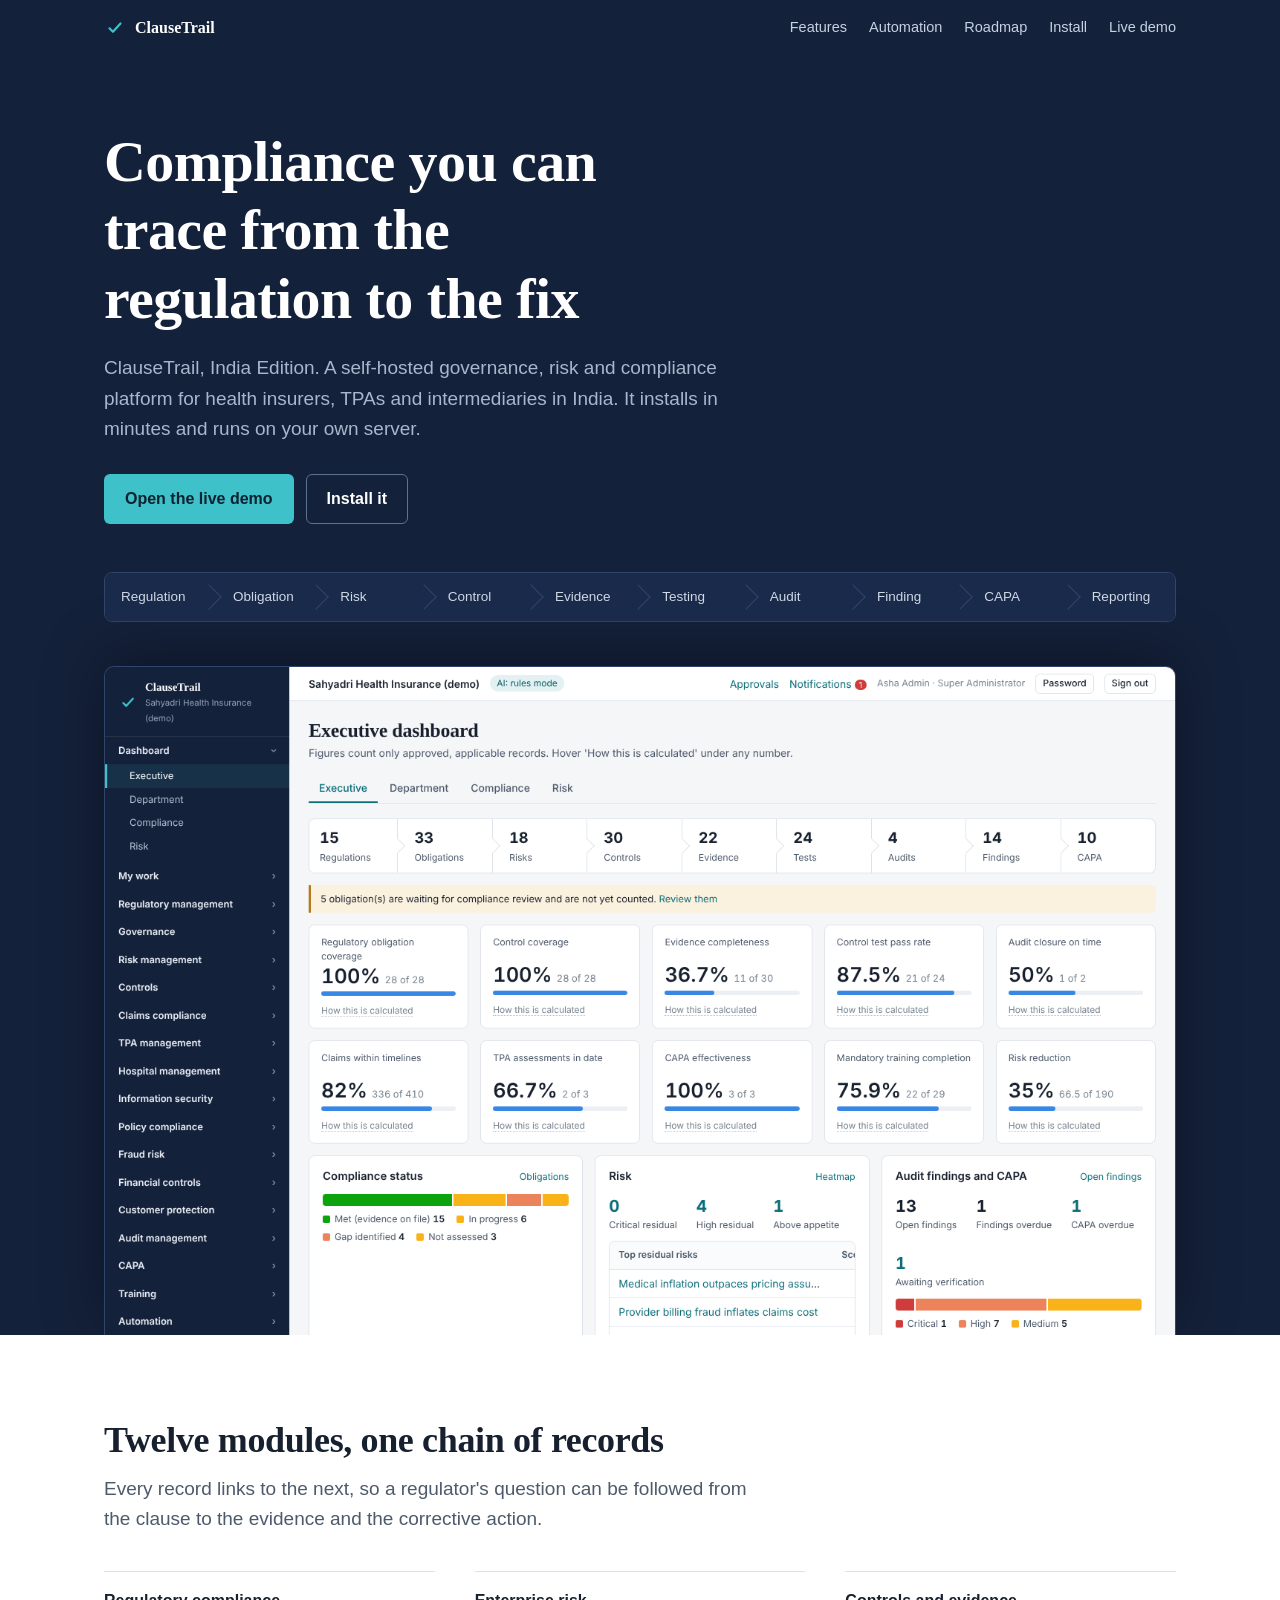
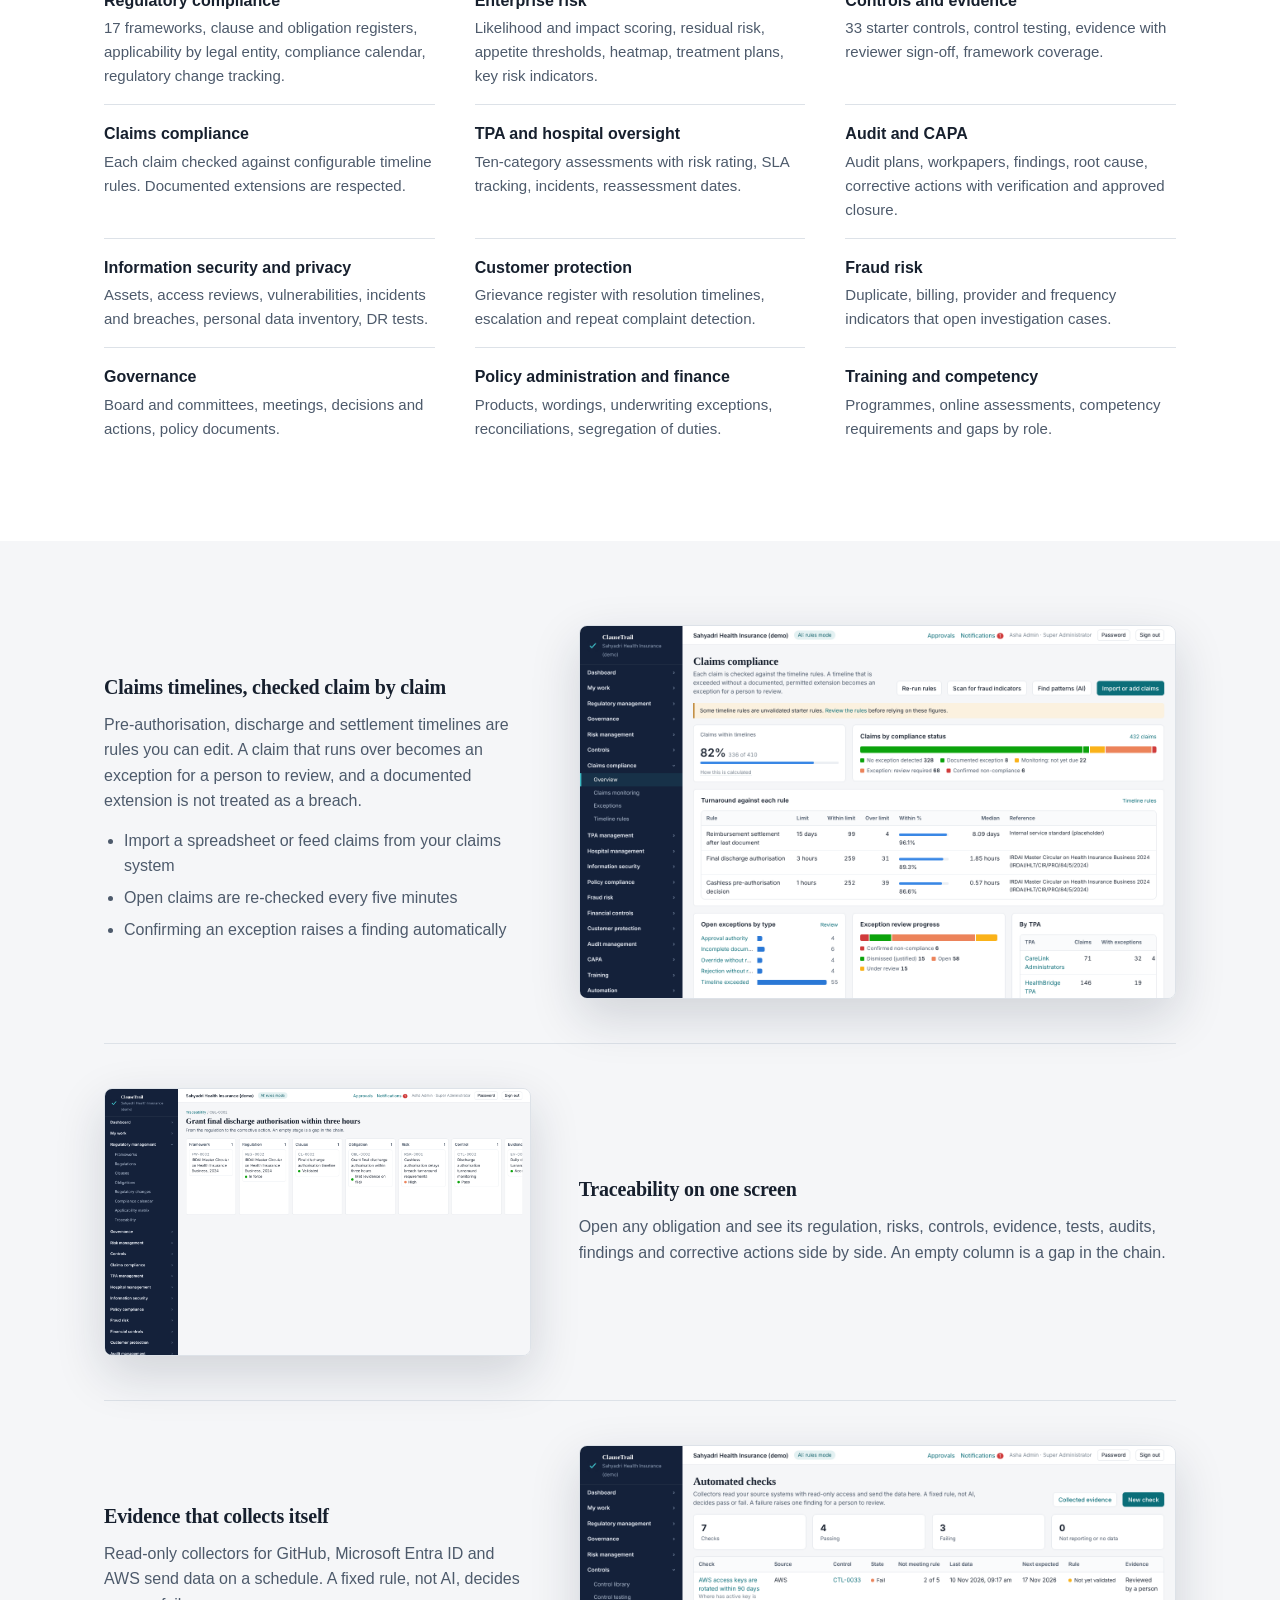
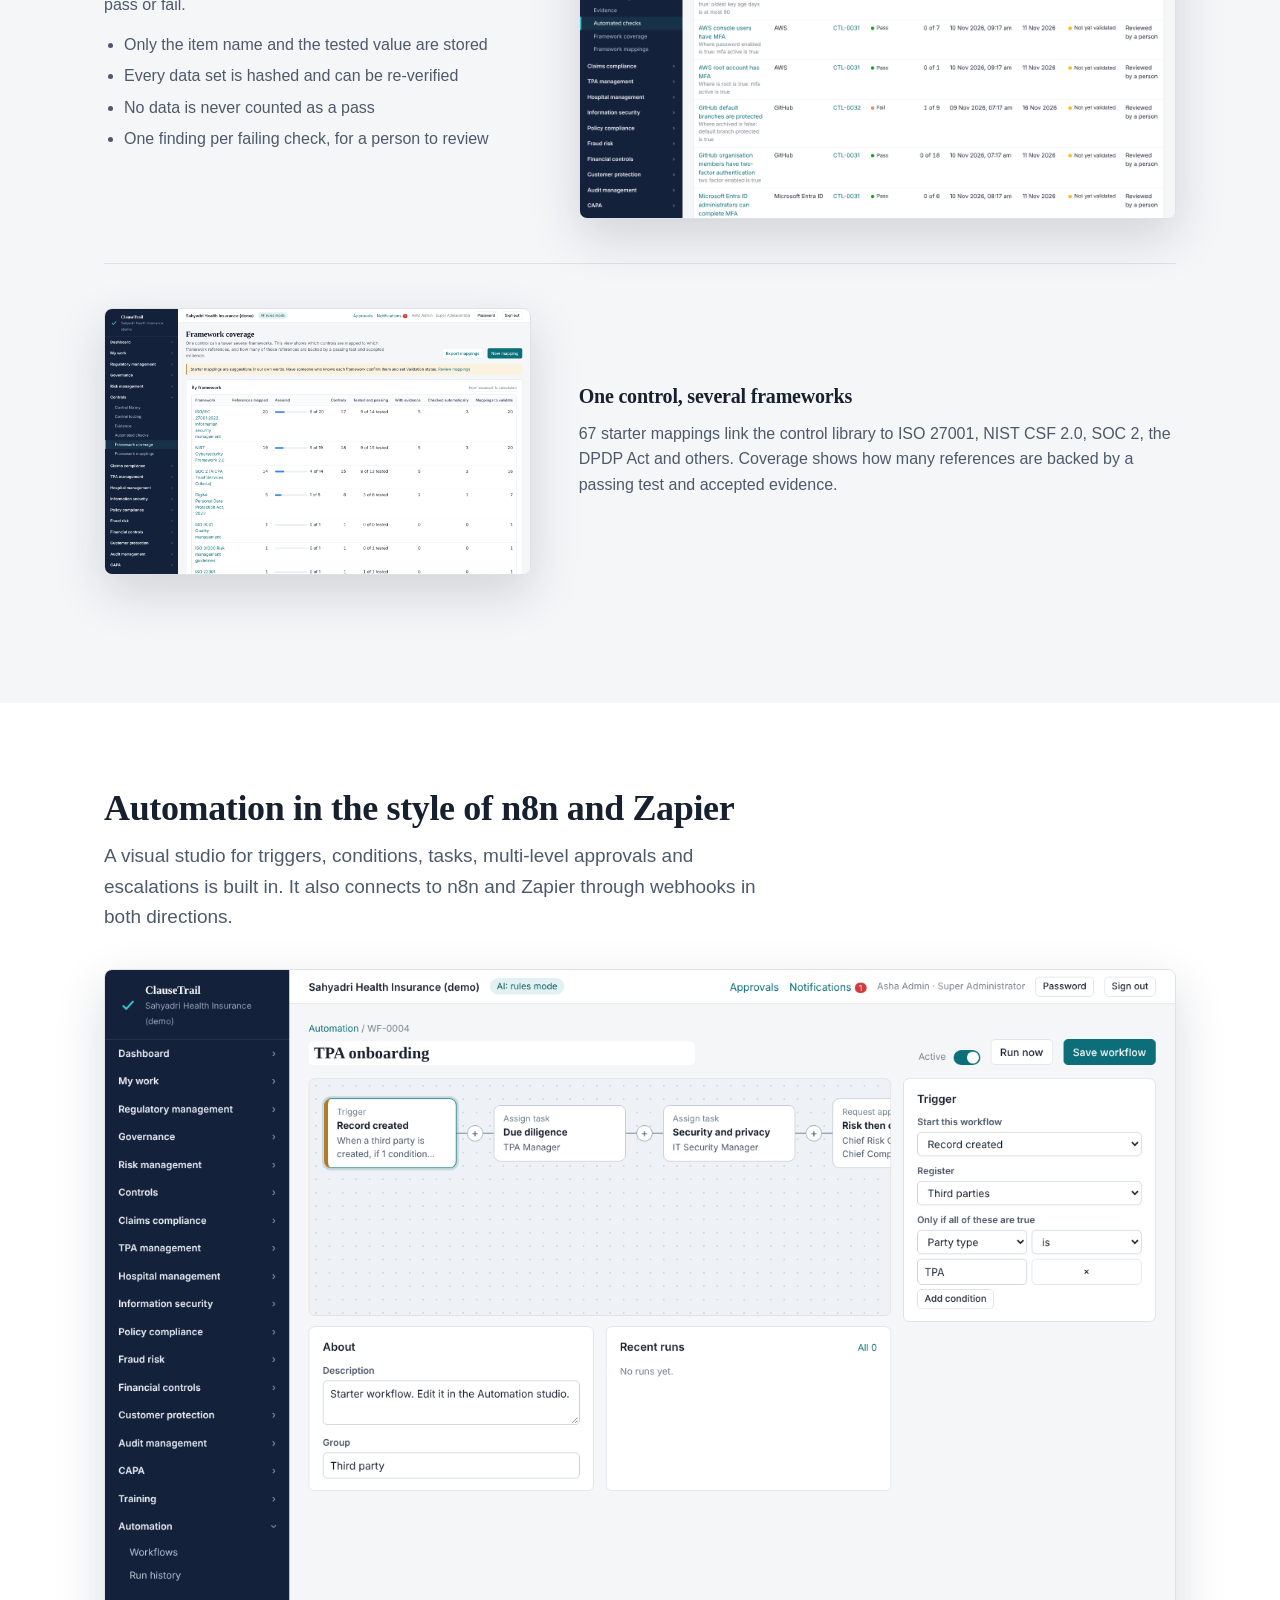
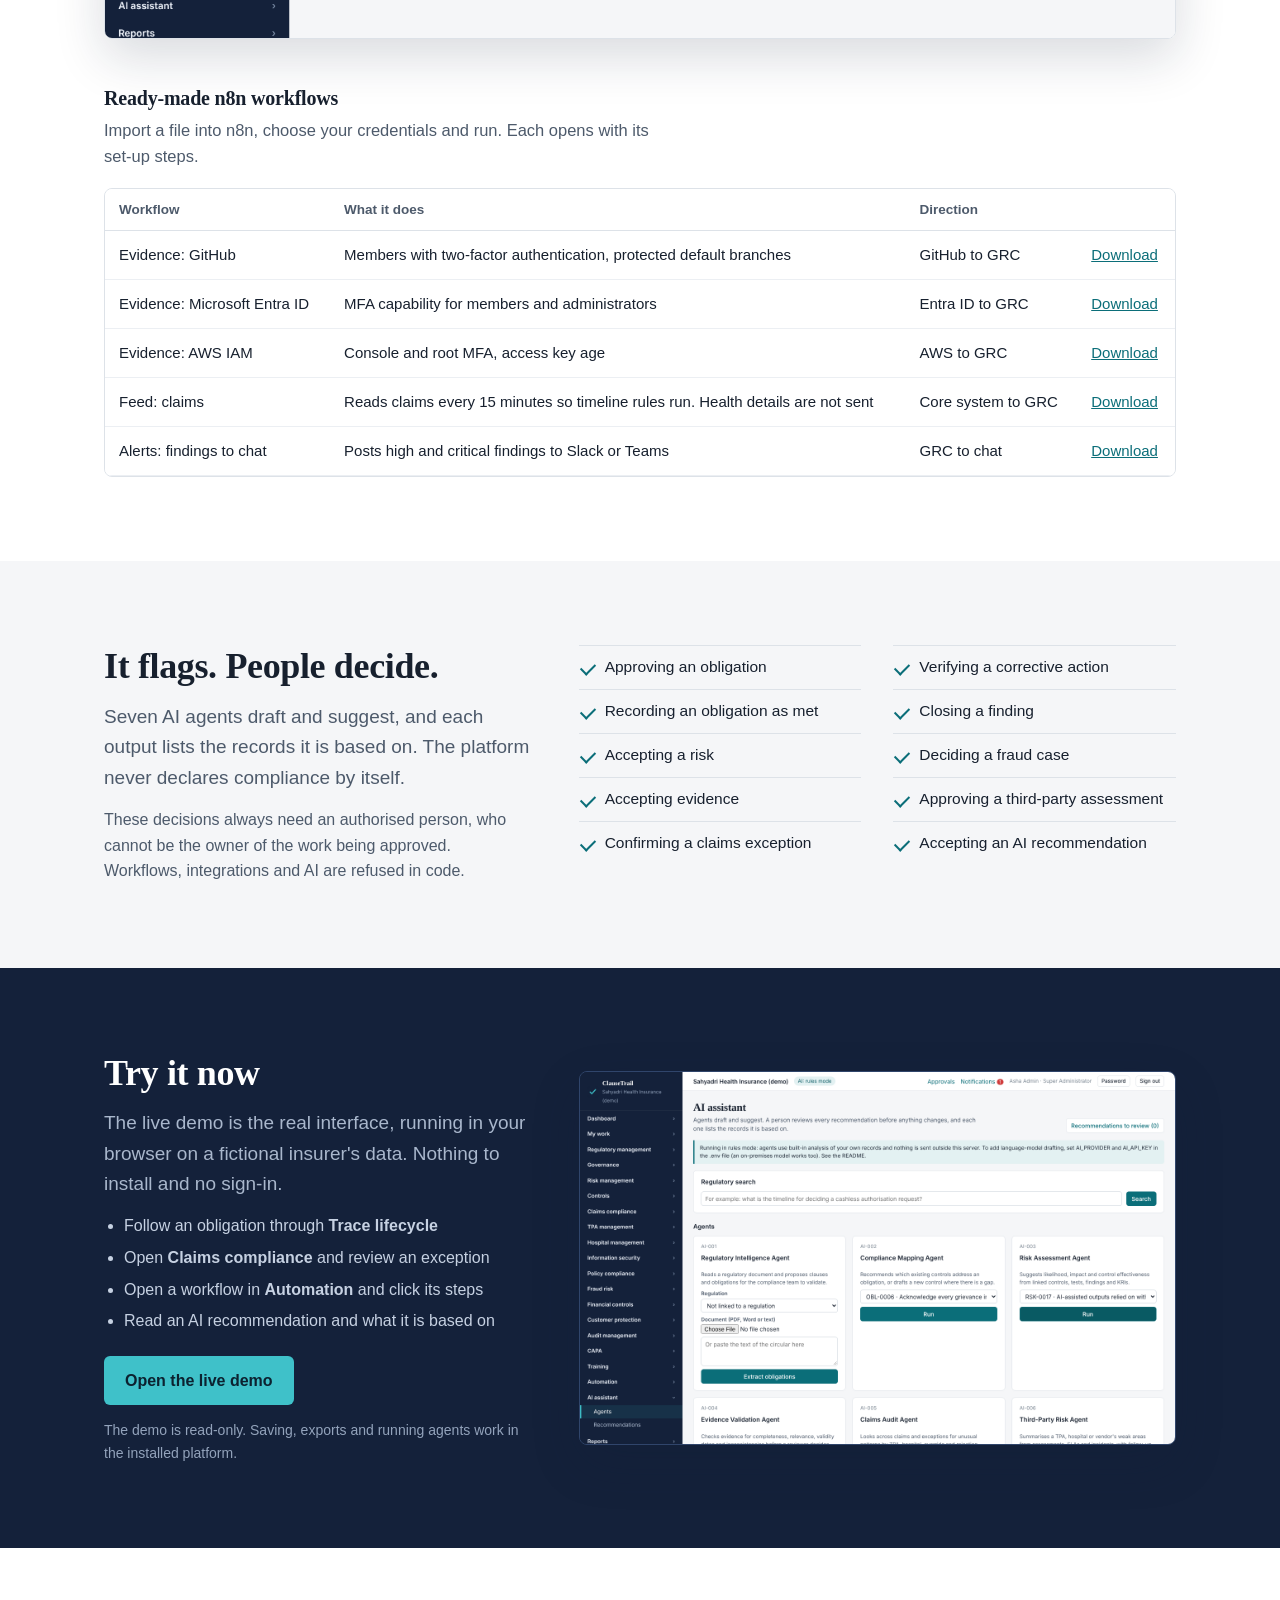
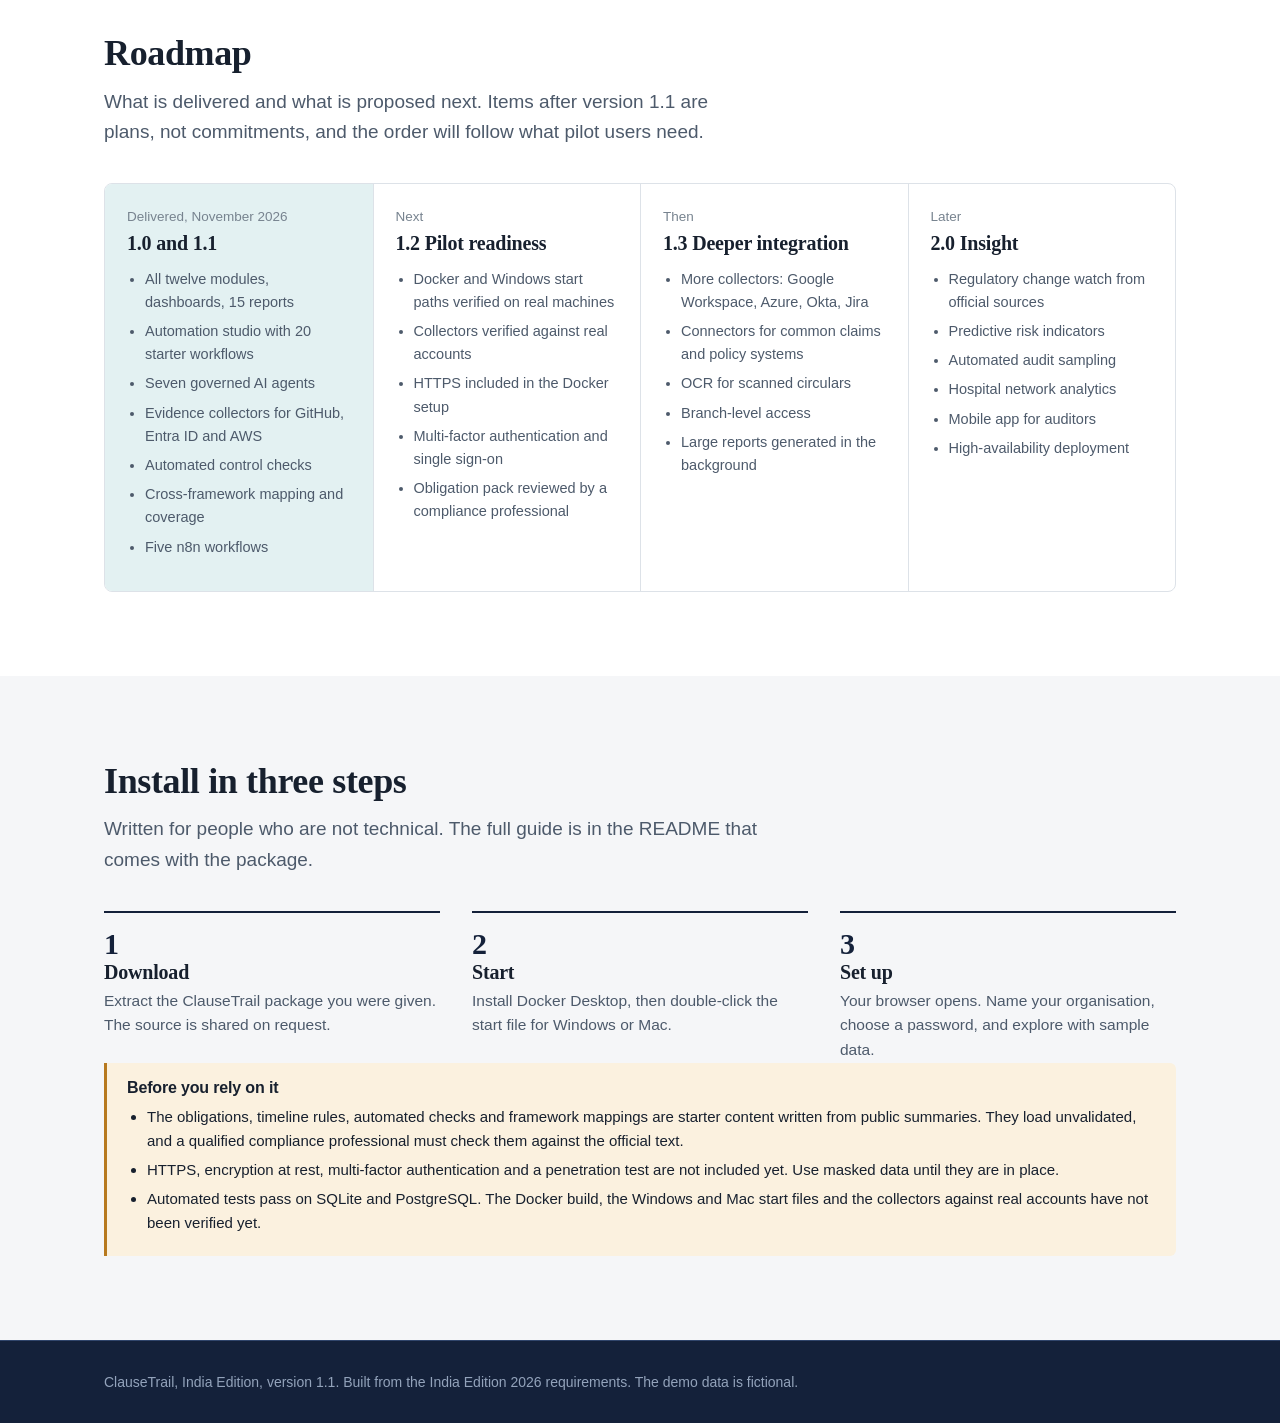
==== index.html @ 09d15f34 "Publish the ClauseTrail website and read-only demo Co-Authored-By: Claude Fable 5.2 <noreply@anthrop" ====
<!doctype html>
<html lang="en">
<head>
<meta charset="utf-8">
<meta name="viewport" content="width=device-width, initial-scale=1">
<title>ClauseTrail: health insurance GRC, India Edition</title>
<meta name="description" content="ClauseTrail: from the clause to the fix. Open, self-hosted governance, risk and compliance platform for health insurers in India. Regulatory obligations, risk, controls, claims timelines, TPA oversight, audit and CAPA, with automation and governed AI.">
<link rel="icon" href="demo/static/favicon.svg">
<style>
:root { --ink:#14213a; --ink-2:#1d2f52; --paper:#f5f6f8; --surface:#fff; --line:#dde2e8; --text:#17202e; --text-2:#4d5a6b; --muted:#77838f; --teal:#0b6e79; --teal-2:#095a63; --teal-soft:#e3f1f2; --saffron:#b7791f; --saffron-soft:#fbf1df;
  --sans:"Segoe UI Variable","Segoe UI",-apple-system,BlinkMacSystemFont,"Helvetica Neue","Noto Sans",Arial,sans-serif; --serif:"Iowan Old Style","Palatino Linotype",Palatino,"Book Antiqua",Georgia,serif; }
* { box-sizing:border-box; } html { scroll-behavior:smooth; } body { margin:0; font:16px/1.6 var(--sans); color:var(--text); background:var(--surface); }
a { color:var(--teal); } :focus-visible { outline:2px solid var(--teal); outline-offset:3px; }
h1,h2,h3 { font-family:var(--serif); font-weight:600; line-height:1.18; margin:0; letter-spacing:-.01em; }
h1 { font-size:clamp(34px,5.2vw,58px); } h2 { font-size:clamp(26px,3.2vw,36px); } h3 { font-size:20px; }
p { margin:0; } .wrap { max-width:1120px; margin:0 auto; padding:0 24px; } .lede { font-size:19px; color:var(--text-2); max-width:62ch; }
nav { background:var(--ink); position:sticky; top:0; z-index:5; } nav .wrap { display:flex; align-items:center; gap:22px; height:56px; }
nav a { color:#c6d1e2; text-decoration:none; font-size:14.5px; } nav a:hover { color:#fff; } nav .name { color:#fff; font:600 16px var(--serif); display:flex; gap:9px; align-items:center; margin-right:auto; } nav img { width:22px; height:22px; }
.btn { display:inline-block; padding:11px 20px; border-radius:6px; font-weight:600; text-decoration:none; border:1.5px solid transparent; }
.btn.primary { background:#3fc1c9; color:#0c2230; } .btn.primary:hover { background:#63d3da; } .btn.ghost { border-color:#5d7191; color:#fff; } .btn.ghost:hover { border-color:#fff; }
.btn.dark { background:var(--teal); color:#fff; } .btn.dark:hover { background:var(--teal-2); } .btn.line { border-color:var(--line); color:var(--teal); }
header.hero { background:var(--ink); color:#dfe6f1; padding:72px 0 0; overflow:hidden; } .hero h1 { color:#fff; max-width:17ch; } .hero .lede { color:#a9b7cc; margin:20px 0 30px; } .hero .row { display:flex; gap:12px; flex-wrap:wrap; }
.rail { display:flex; margin:48px 0 0; overflow-x:auto; border:1px solid #30456b; border-radius:8px; } .rail span { flex:1; min-width:104px; padding:13px 10px 13px 24px; font-size:13.5px; color:#cfd8e6; position:relative; white-space:nowrap; background:#192a4a; }
.rail span::after { content:""; position:absolute; right:-9px; top:50%; width:17px; height:17px; background:#192a4a; border-top:1px solid #30456b; border-right:1px solid #30456b; transform:translateY(-50%) rotate(45deg); z-index:1; } .rail span:last-child::after { display:none; } .rail span:first-child { padding-left:16px; }
.shot { display:block; width:100%; height:auto; border:1px solid var(--line); border-radius:8px; box-shadow:0 18px 50px rgba(20,33,58,.16); } .hero .shot { margin-top:44px; border-color:#30456b; border-bottom:0; border-radius:10px 10px 0 0; box-shadow:0 -10px 60px rgba(0,0,0,.35); }
section { padding:84px 0; } section.tint { background:var(--paper); } .head { margin-bottom:36px; } .head p { margin-top:12px; }
.modules { display:grid; grid-template-columns:repeat(3,minmax(0,1fr)); gap:0 40px; margin:0; } .modules div { padding:16px 0; border-top:1px solid var(--line); } .modules dt { font-weight:600; } .modules dd { margin:3px 0 0; color:var(--text-2); font-size:15px; }
.feature { display:grid; grid-template-columns:minmax(0,5fr) minmax(0,7fr); gap:48px; align-items:center; padding:44px 0; border-top:1px solid var(--line); } .feature:first-of-type { border-top:0; padding-top:0; } .feature.flip > div:first-child { order:2; }
.feature p { color:var(--text-2); margin-top:12px; } .feature ul { margin:14px 0 0; padding-left:20px; color:var(--text-2); } .feature li { margin-bottom:6px; }
.decide { display:grid; grid-template-columns:minmax(0,5fr) minmax(0,7fr); gap:48px; } .decide ul { margin:0; padding:0; list-style:none; columns:2; column-gap:32px; } .decide li { padding:9px 0 9px 26px; border-top:1px solid var(--line); position:relative; break-inside:avoid; font-size:15.5px; }
.decide li::before { content:""; position:absolute; left:2px; top:17px; width:12px; height:7px; border-left:2.5px solid var(--teal); border-bottom:2.5px solid var(--teal); transform:rotate(-45deg); }
table { width:100%; border-collapse:collapse; font-size:15px; background:var(--surface); } th { text-align:left; font-size:13.5px; color:var(--text-2); padding:10px 14px; border-bottom:1px solid var(--line); } td { padding:12px 14px; border-bottom:1px solid #eceff3; vertical-align:top; } .tw { border:1px solid var(--line); border-radius:8px; overflow-x:auto; }
.road { display:grid; grid-template-columns:repeat(4,minmax(0,1fr)); gap:0; border:1px solid var(--line); border-radius:8px; overflow:hidden; background:var(--surface); } .road > div { padding:22px 22px 26px; border-left:1px solid var(--line); } .road > div:first-child { border-left:0; background:var(--teal-soft); }
.road .when { font-size:13.5px; color:var(--muted); margin-bottom:4px; } .road ul { margin:12px 0 0; padding-left:18px; font-size:14.5px; color:var(--text-2); } .road li { margin-bottom:6px; }
.steps { display:grid; grid-template-columns:repeat(3,minmax(0,1fr)); gap:32px; counter-reset:s; margin:0; padding:0; list-style:none; } .steps li { counter-increment:s; border-top:2px solid var(--ink); padding-top:14px; } .steps li::before { content:counter(s); font:600 30px var(--serif); display:block; color:var(--ink); } .steps p { color:var(--text-2); font-size:15.5px; margin-top:4px; }
.note { border-left:3px solid var(--saffron); background:var(--saffron-soft); padding:16px 20px; border-radius:0 6px 6px 0; } .note h3 { font:600 16px var(--sans); margin-bottom:6px; } .note ul { margin:8px 0 0; padding-left:20px; } .note li { margin-bottom:5px; font-size:15px; }
.demo { background:var(--ink); color:#dfe6f1; } .demo h2 { color:#fff; } .demo .lede { color:#a9b7cc; } .demo .feature { border:0; padding:0; } .demo ul { color:#c6d1e2; }
footer { background:var(--ink); color:#93a3bb; padding:30px 0; font-size:14px; border-top:1px solid #30456b; } footer a { color:#c6d1e2; }
@media (max-width:860px) { .modules, .steps { grid-template-columns:1fr; } .feature, .decide { grid-template-columns:1fr; gap:22px; } .feature.flip > div:first-child { order:0; } .road { grid-template-columns:1fr; } .road > div { border-left:0; border-top:1px solid var(--line); } .decide ul { columns:1; } nav a:not(.name):not(.keep) { display:none; } section { padding:56px 0; } }
@media (prefers-reduced-motion:reduce) { html { scroll-behavior:auto; } }
</style>
</head>
<body>
<nav aria-label="Site"><div class="wrap">
  <a class="name" href="#top"><img src="demo/static/favicon.svg" alt="">ClauseTrail</a>
  <a href="#features">Features</a><a href="#automation">Automation</a><a href="#roadmap">Roadmap</a><a href="#install">Install</a>
  <a class="keep" href="demo/">Live demo</a>
</div></nav>

<header class="hero" id="top"><div class="wrap">
  <h1>Compliance you can trace from the regulation to the fix</h1>
  <p class="lede">ClauseTrail, India Edition. A self-hosted governance, risk and compliance platform for health insurers, TPAs and intermediaries in India. It installs in minutes and runs on your own server.</p>
  <div class="row"><a class="btn primary" href="demo/">Open the live demo</a><a class="btn ghost" href="#install">Install it</a></div>
  <div class="rail" aria-label="The compliance lifecycle"><span>Regulation</span><span>Obligation</span><span>Risk</span><span>Control</span><span>Evidence</span><span>Testing</span><span>Audit</span><span>Finding</span><span>CAPA</span><span>Reporting</span></div>
  <img class="shot" src="images/dashboard.png" alt="Executive dashboard showing the compliance lifecycle counts, ten KPIs, compliance status, risk and audit findings" width="1440" height="900">
</div></header>

<section id="features"><div class="wrap">
  <div class="head"><h2>Twelve modules, one chain of records</h2><p class="lede">Every record links to the next, so a regulator's question can be followed from the clause to the evidence and the corrective action.</p></div>
  <dl class="modules">
    <div><dt>Regulatory compliance</dt><dd>17 frameworks, clause and obligation registers, applicability by legal entity, compliance calendar, regulatory change tracking.</dd></div>
    <div><dt>Enterprise risk</dt><dd>Likelihood and impact scoring, residual risk, appetite thresholds, heatmap, treatment plans, key risk indicators.</dd></div>
    <div><dt>Controls and evidence</dt><dd>33 starter controls, control testing, evidence with reviewer sign-off, framework coverage.</dd></div>
    <div><dt>Claims compliance</dt><dd>Each claim checked against configurable timeline rules. Documented extensions are respected.</dd></div>
    <div><dt>TPA and hospital oversight</dt><dd>Ten-category assessments with risk rating, SLA tracking, incidents, reassessment dates.</dd></div>
    <div><dt>Audit and CAPA</dt><dd>Audit plans, workpapers, findings, root cause, corrective actions with verification and approved closure.</dd></div>
    <div><dt>Information security and privacy</dt><dd>Assets, access reviews, vulnerabilities, incidents and breaches, personal data inventory, DR tests.</dd></div>
    <div><dt>Customer protection</dt><dd>Grievance register with resolution timelines, escalation and repeat complaint detection.</dd></div>
    <div><dt>Fraud risk</dt><dd>Duplicate, billing, provider and frequency indicators that open investigation cases.</dd></div>
    <div><dt>Governance</dt><dd>Board and committees, meetings, decisions and actions, policy documents.</dd></div>
    <div><dt>Policy administration and finance</dt><dd>Products, wordings, underwriting exceptions, reconciliations, segregation of duties.</dd></div>
    <div><dt>Training and competency</dt><dd>Programmes, online assessments, competency requirements and gaps by role.</dd></div>
  </dl>
</div></section>

<section class="tint"><div class="wrap">
  <div class="feature"><div><h3>Claims timelines, checked claim by claim</h3><p>Pre-authorisation, discharge and settlement timelines are rules you can edit. A claim that runs over becomes an exception for a person to review, and a documented extension is not treated as a breach.</p>
    <ul><li>Import a spreadsheet or feed claims from your claims system</li><li>Open claims are re-checked every five minutes</li><li>Confirming an exception raises a finding automatically</li></ul></div>
    <img class="shot" src="images/claims.png" alt="Claims compliance overview with turnaround against each rule and exceptions by type" loading="lazy" width="1440" height="900"></div>
  <div class="feature flip"><div><h3>Traceability on one screen</h3><p>Open any obligation and see its regulation, risks, controls, evidence, tests, audits, findings and corrective actions side by side. An empty column is a gap in the chain.</p></div>
    <img class="shot" src="images/traceability.png" alt="Traceability view showing an obligation's linked records from framework to control" loading="lazy" width="1440" height="900"></div>
  <div class="feature" id="checks"><div><h3>Evidence that collects itself</h3><p>Read-only collectors for GitHub, Microsoft Entra ID and AWS send data on a schedule. A fixed rule, not AI, decides pass or fail.</p>
    <ul><li>Only the item name and the tested value are stored</li><li>Every data set is hashed and can be re-verified</li><li>No data is never counted as a pass</li><li>One finding per failing check, for a person to review</li></ul></div>
    <img class="shot" src="images/automated-checks.png" alt="Automated checks screen listing seven checks across AWS, GitHub and Entra ID with pass and fail states" loading="lazy" width="1440" height="900"></div>
  <div class="feature flip"><div><h3>One control, several frameworks</h3><p>67 starter mappings link the control library to ISO 27001, NIST CSF 2.0, SOC 2, the DPDP Act and others. Coverage shows how many references are backed by a passing test and accepted evidence.</p></div>
    <img class="shot" src="images/framework-coverage.png" alt="Framework coverage table with references mapped and assured per framework" loading="lazy" width="1440" height="900"></div>
</div></section>

<section id="automation"><div class="wrap">
  <div class="head"><h2>Automation in the style of n8n and Zapier</h2><p class="lede">A visual studio for triggers, conditions, tasks, multi-level approvals and escalations is built in. It also connects to n8n and Zapier through webhooks in both directions.</p></div>
  <img class="shot" src="images/automation.png" alt="Automation studio showing the TPA onboarding workflow with two tasks, a two-level approval and a notification" loading="lazy" width="1440" height="900">
  <h3 style="margin:48px 0 6px">Ready-made n8n workflows</h3>
  <p class="lede" style="font-size:16.5px;margin-bottom:18px">Import a file into n8n, choose your credentials and run. Each opens with its set-up steps.</p>
  <div class="tw"><table>
    <thead><tr><th>Workflow</th><th>What it does</th><th>Direction</th><th></th></tr></thead>
    <tbody>
      <tr><td>Evidence: GitHub</td><td>Members with two-factor authentication, protected default branches</td><td>GitHub to GRC</td><td><a href="demo/static/n8n/grc-evidence-github.json" download>Download</a></td></tr>
      <tr><td>Evidence: Microsoft Entra ID</td><td>MFA capability for members and administrators</td><td>Entra ID to GRC</td><td><a href="demo/static/n8n/grc-evidence-entra-id.json" download>Download</a></td></tr>
      <tr><td>Evidence: AWS IAM</td><td>Console and root MFA, access key age</td><td>AWS to GRC</td><td><a href="demo/static/n8n/grc-evidence-aws.json" download>Download</a></td></tr>
      <tr><td>Feed: claims</td><td>Reads claims every 15 minutes so timeline rules run. Health details are not sent</td><td>Core system to GRC</td><td><a href="demo/static/n8n/grc-feed-claims.json" download>Download</a></td></tr>
      <tr><td>Alerts: findings to chat</td><td>Posts high and critical findings to Slack or Teams</td><td>GRC to chat</td><td><a href="demo/static/n8n/grc-alerts-findings-to-chat.json" download>Download</a></td></tr>
    </tbody></table></div>
</div></section>

<section class="tint"><div class="wrap"><div class="decide">
  <div><h2>It flags. People decide.</h2><p class="lede" style="margin-top:14px">Seven AI agents draft and suggest, and each output lists the records it is based on. The platform never declares compliance by itself.</p>
    <p style="margin-top:14px;color:var(--text-2)">These decisions always need an authorised person, who cannot be the owner of the work being approved. Workflows, integrations and AI are refused in code.</p></div>
  <ul><li>Approving an obligation</li><li>Recording an obligation as met</li><li>Accepting a risk</li><li>Accepting evidence</li><li>Confirming a claims exception</li><li>Verifying a corrective action</li><li>Closing a finding</li><li>Deciding a fraud case</li><li>Approving a third-party assessment</li><li>Accepting an AI recommendation</li></ul>
</div></div></section>

<section class="demo" id="demo"><div class="wrap"><div class="feature">
  <div><h2>Try it now</h2><p class="lede" style="margin-top:14px">The live demo is the real interface, running in your browser on a fictional insurer's data. Nothing to install and no sign-in.</p>
    <ul><li>Follow an obligation through <b>Trace lifecycle</b></li><li>Open <b>Claims compliance</b> and review an exception</li><li>Open a workflow in <b>Automation</b> and click its steps</li><li>Read an AI recommendation and what it is based on</li></ul>
    <p style="margin:22px 0 0"><a class="btn primary" href="demo/">Open the live demo</a></p>
    <p style="margin-top:14px;font-size:14px;color:#93a3bb">The demo is read-only. Saving, exports and running agents work in the installed platform.</p></div>
  <img class="shot" src="images/ai-assistant.png" alt="AI assistant screen with regulatory search and agent cards" loading="lazy" width="1440" height="900" style="border-color:#30456b">
</div></div></section>

<section id="roadmap"><div class="wrap">
  <div class="head"><h2>Roadmap</h2><p class="lede">What is delivered and what is proposed next. Items after version 1.1 are plans, not commitments, and the order will follow what pilot users need.</p></div>
  <div class="road">
    <div><p class="when">Delivered, November 2026</p><h3>1.0 and 1.1</h3><ul><li>All twelve modules, dashboards, 15 reports</li><li>Automation studio with 20 starter workflows</li><li>Seven governed AI agents</li><li>Evidence collectors for GitHub, Entra ID and AWS</li><li>Automated control checks</li><li>Cross-framework mapping and coverage</li><li>Five n8n workflows</li></ul></div>
    <div><p class="when">Next</p><h3>1.2 Pilot readiness</h3><ul><li>Docker and Windows start paths verified on real machines</li><li>Collectors verified against real accounts</li><li>HTTPS included in the Docker setup</li><li>Multi-factor authentication and single sign-on</li><li>Obligation pack reviewed by a compliance professional</li></ul></div>
    <div><p class="when">Then</p><h3>1.3 Deeper integration</h3><ul><li>More collectors: Google Workspace, Azure, Okta, Jira</li><li>Connectors for common claims and policy systems</li><li>OCR for scanned circulars</li><li>Branch-level access</li><li>Large reports generated in the background</li></ul></div>
    <div><p class="when">Later</p><h3>2.0 Insight</h3><ul><li>Regulatory change watch from official sources</li><li>Predictive risk indicators</li><li>Automated audit sampling</li><li>Hospital network analytics</li><li>Mobile app for auditors</li><li>High-availability deployment</li></ul></div>
  </div>
</div></section>

<section class="tint" id="install"><div class="wrap">
  <div class="head"><h2>Install in three steps</h2><p class="lede">Written for people who are not technical. The full guide is in the README that comes with the package.</p></div>
  <ol class="steps">
    <li><h3>Download</h3><p>Extract the ClauseTrail package you were given. The source is shared on request.</p></li>
    <li><h3>Start</h3><p>Install Docker Desktop, then double-click the start file for Windows or Mac.</p></li>
    <li><h3>Set up</h3><p>Your browser opens. Name your organisation, choose a password, and explore with sample data.</p></li>
  </ol>
    <div class="note"><h3>Before you rely on it</h3>
    <ul><li>The obligations, timeline rules, automated checks and framework mappings are starter content written from public summaries. They load unvalidated, and a qualified compliance professional must check them against the official text.</li>
      <li>HTTPS, encryption at rest, multi-factor authentication and a penetration test are not included yet. Use masked data until they are in place.</li>
      <li>Automated tests pass on SQLite and PostgreSQL. The Docker build, the Windows and Mac start files and the collectors against real accounts have not been verified yet.</li></ul></div>
</div></section>

<footer><div class="wrap">ClauseTrail, India Edition, version 1.1. Built from the India Edition 2026 requirements. The demo data is fictional.</div></footer>
</body>
</html>
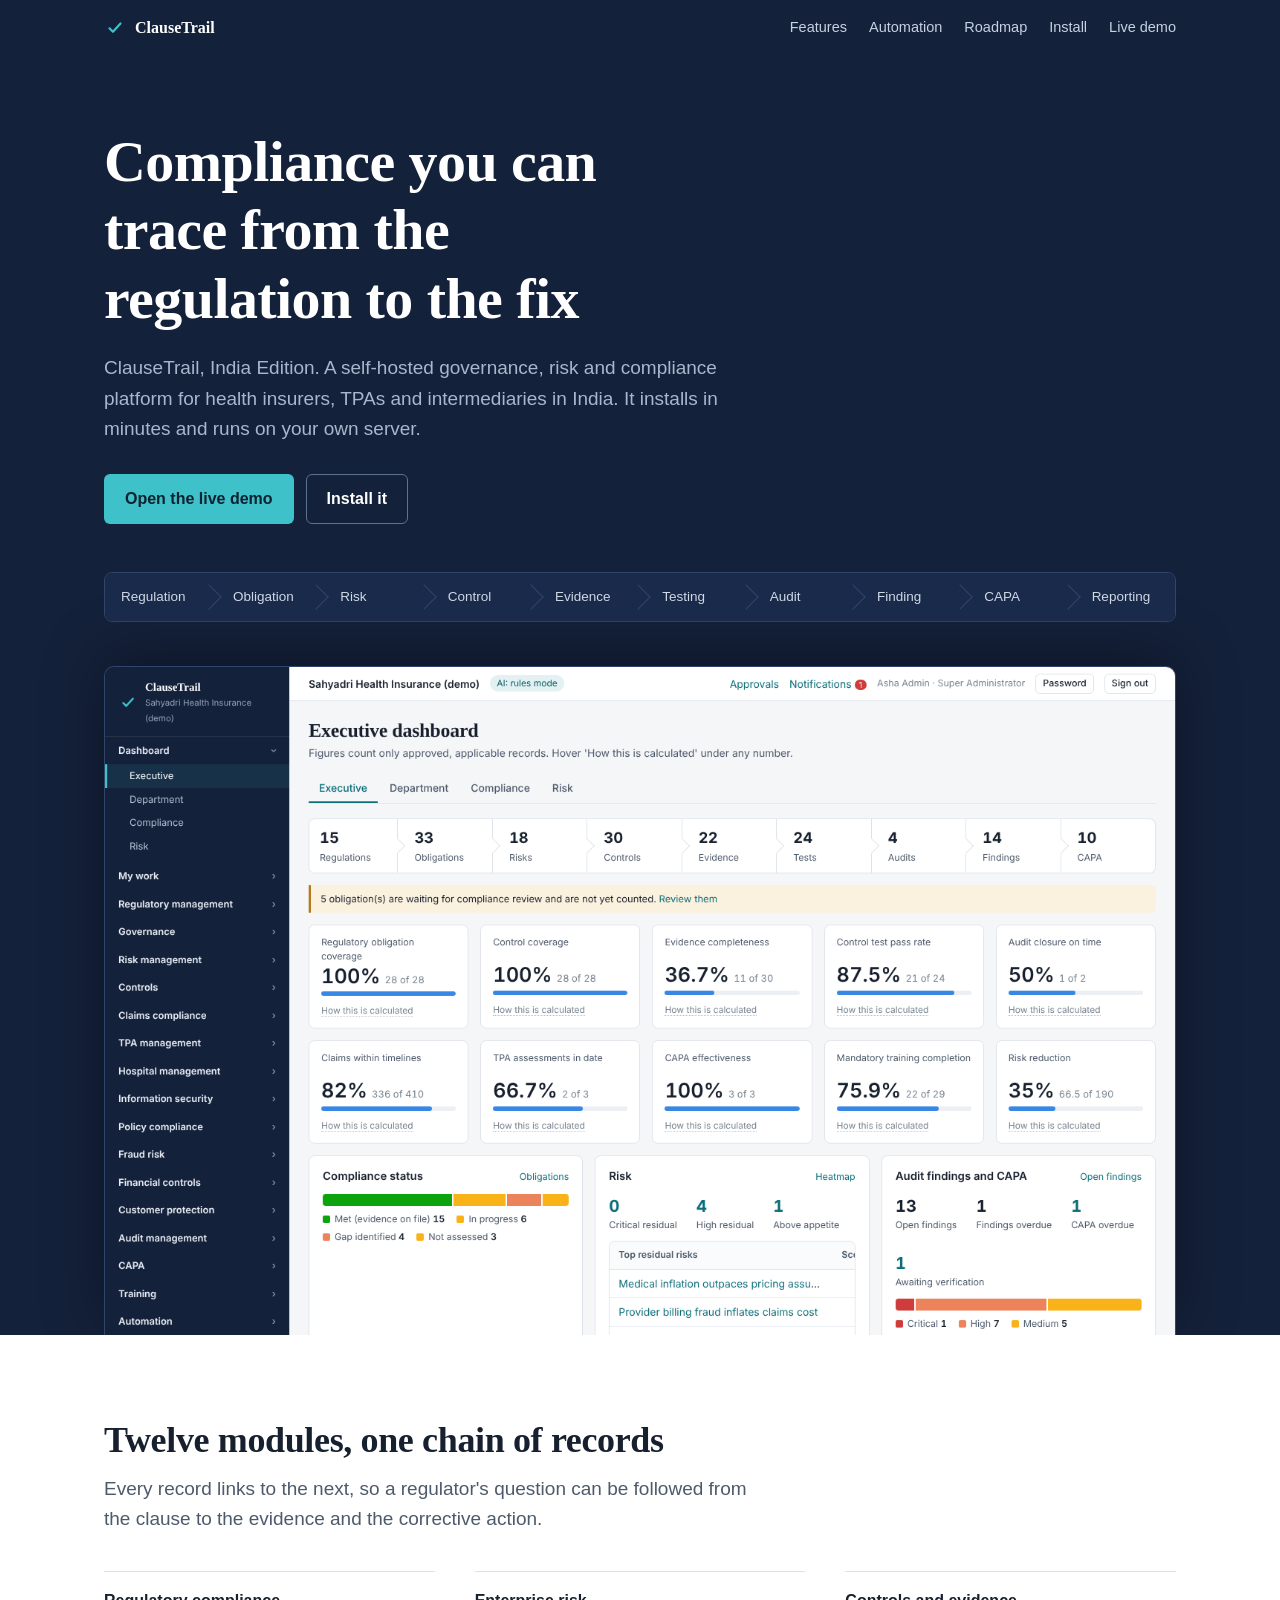
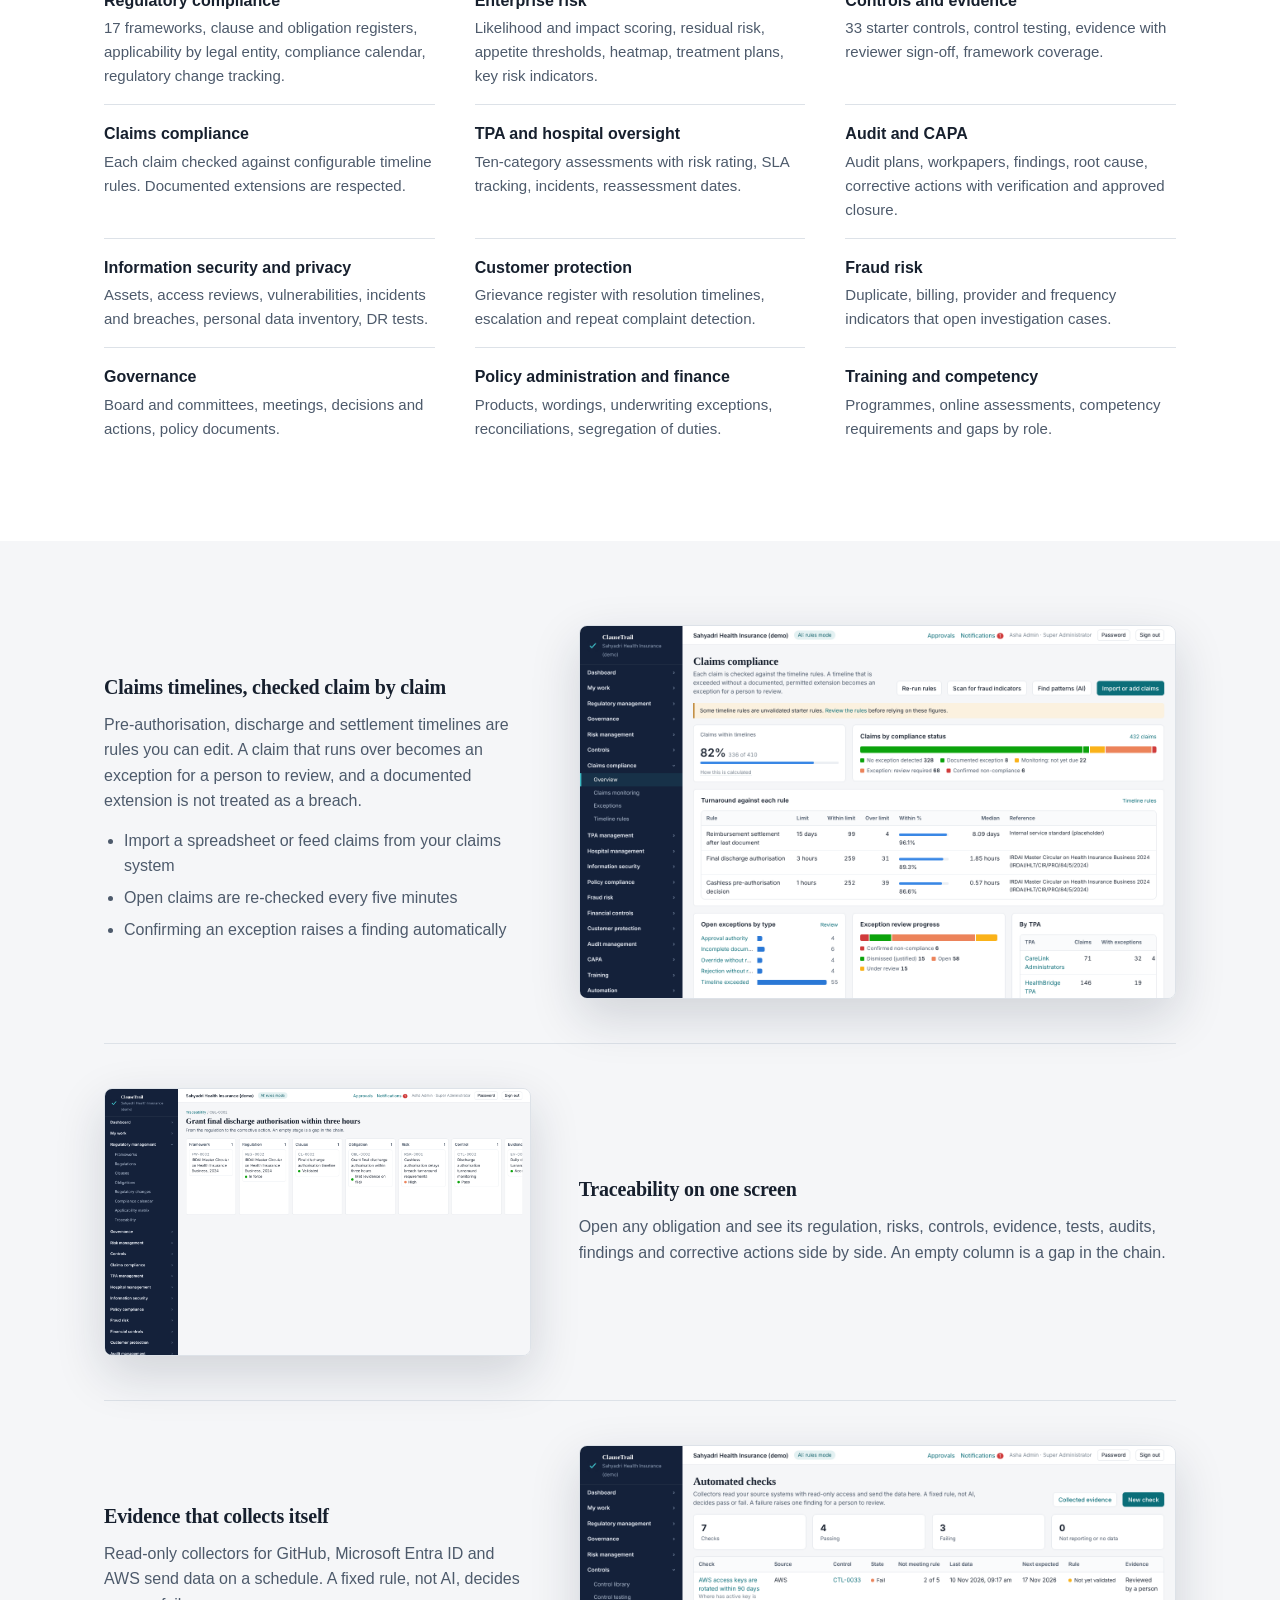
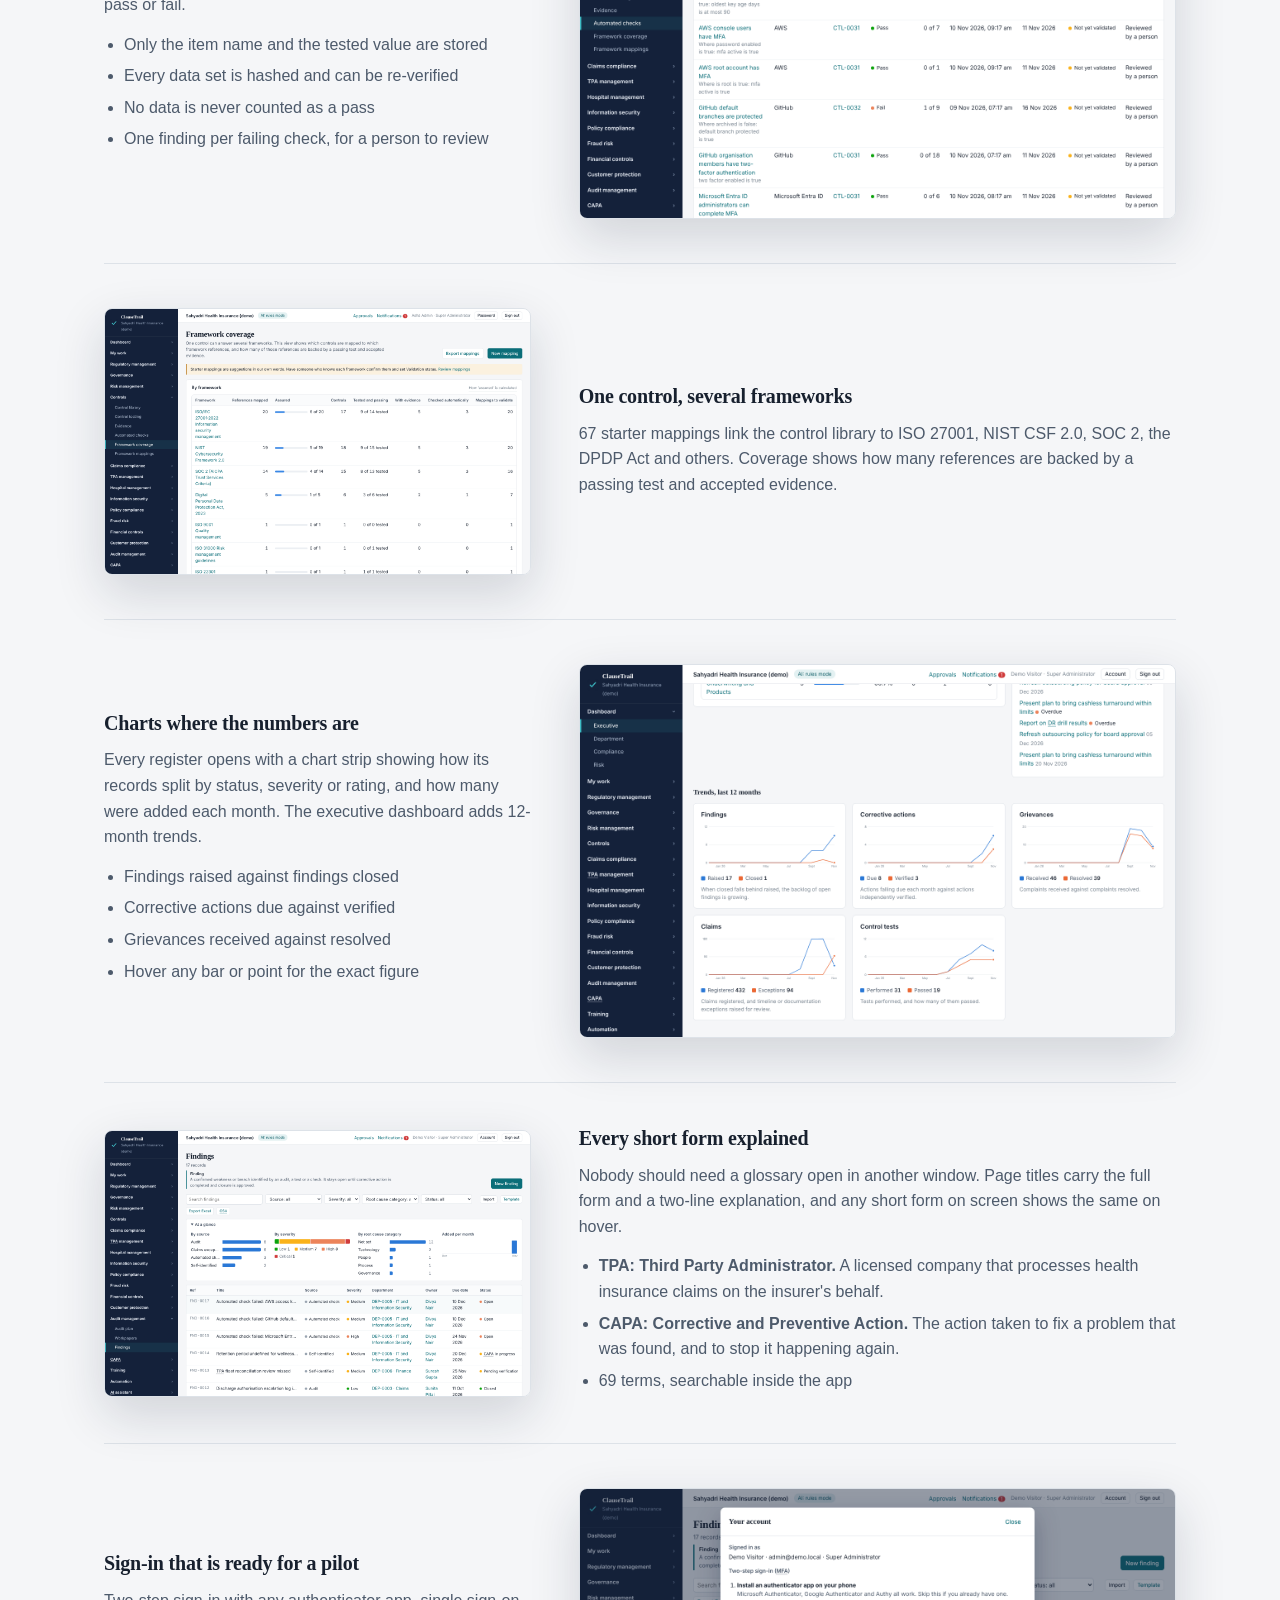
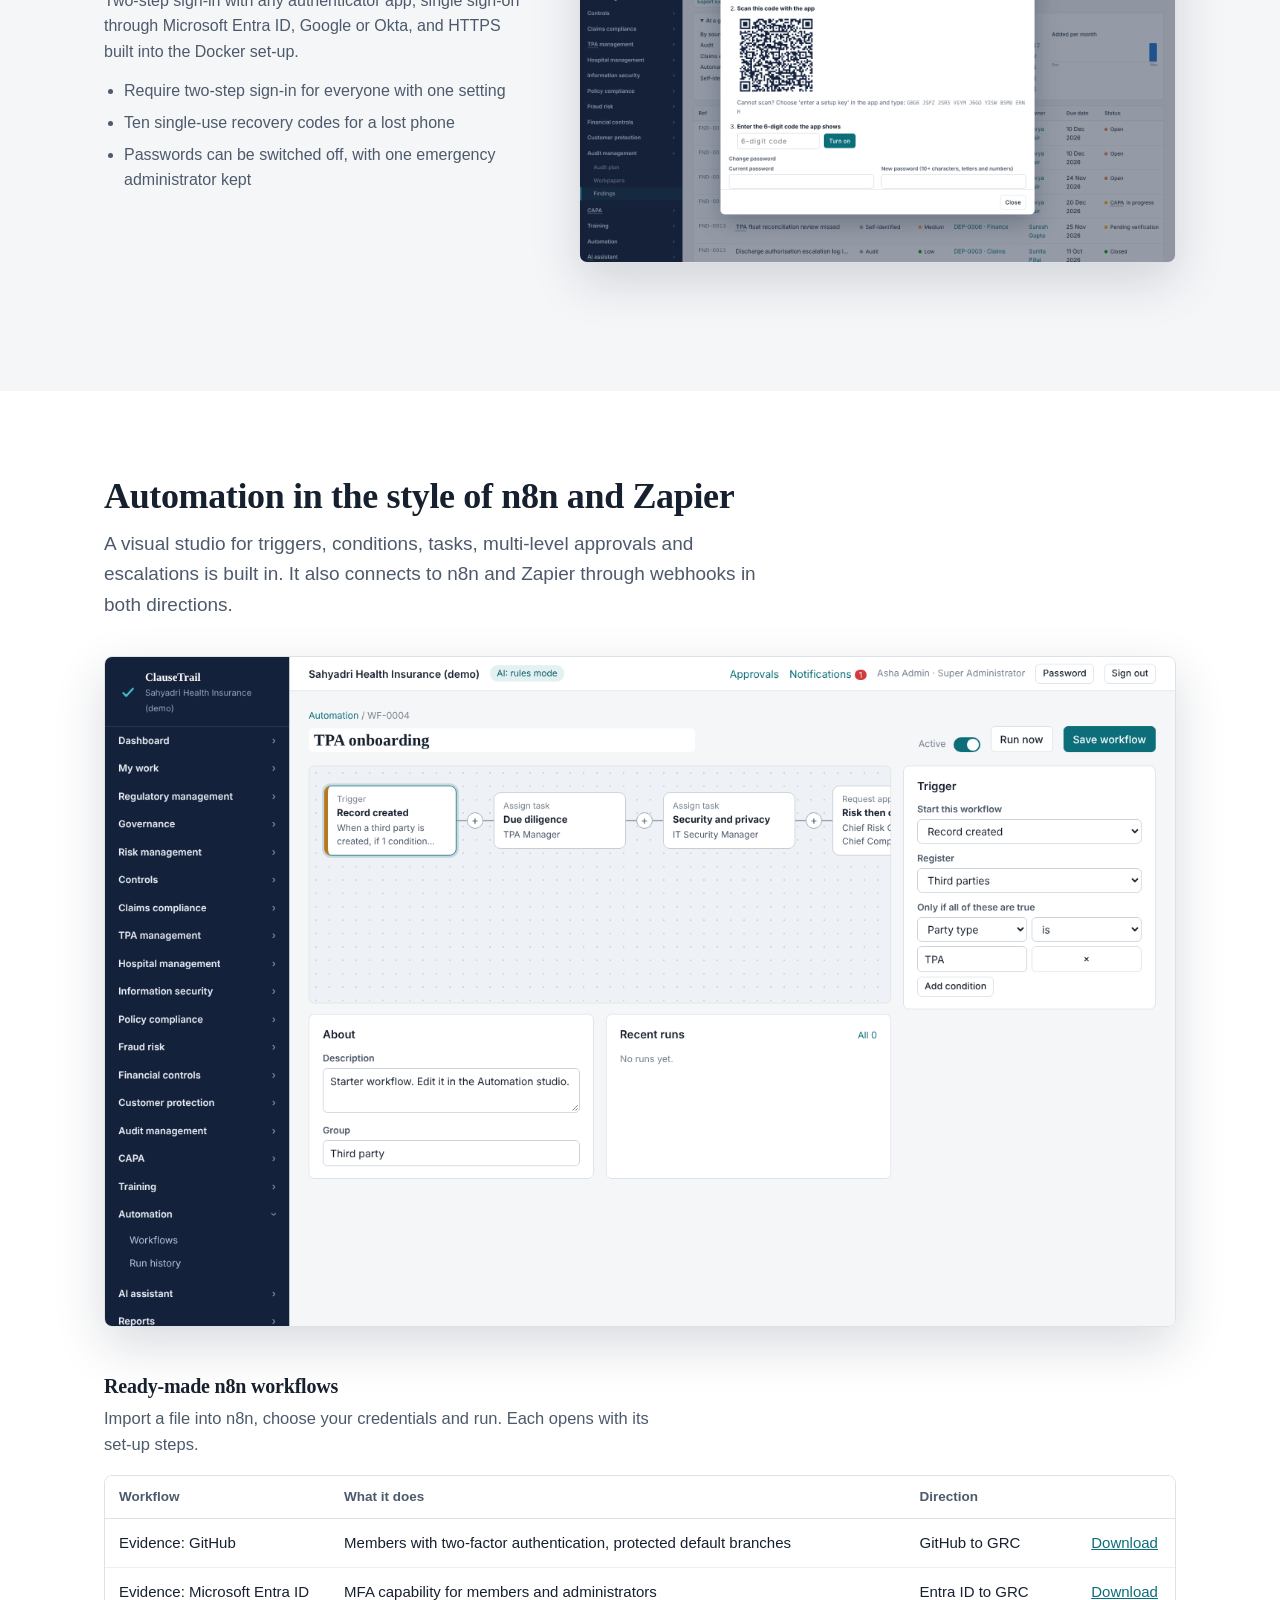
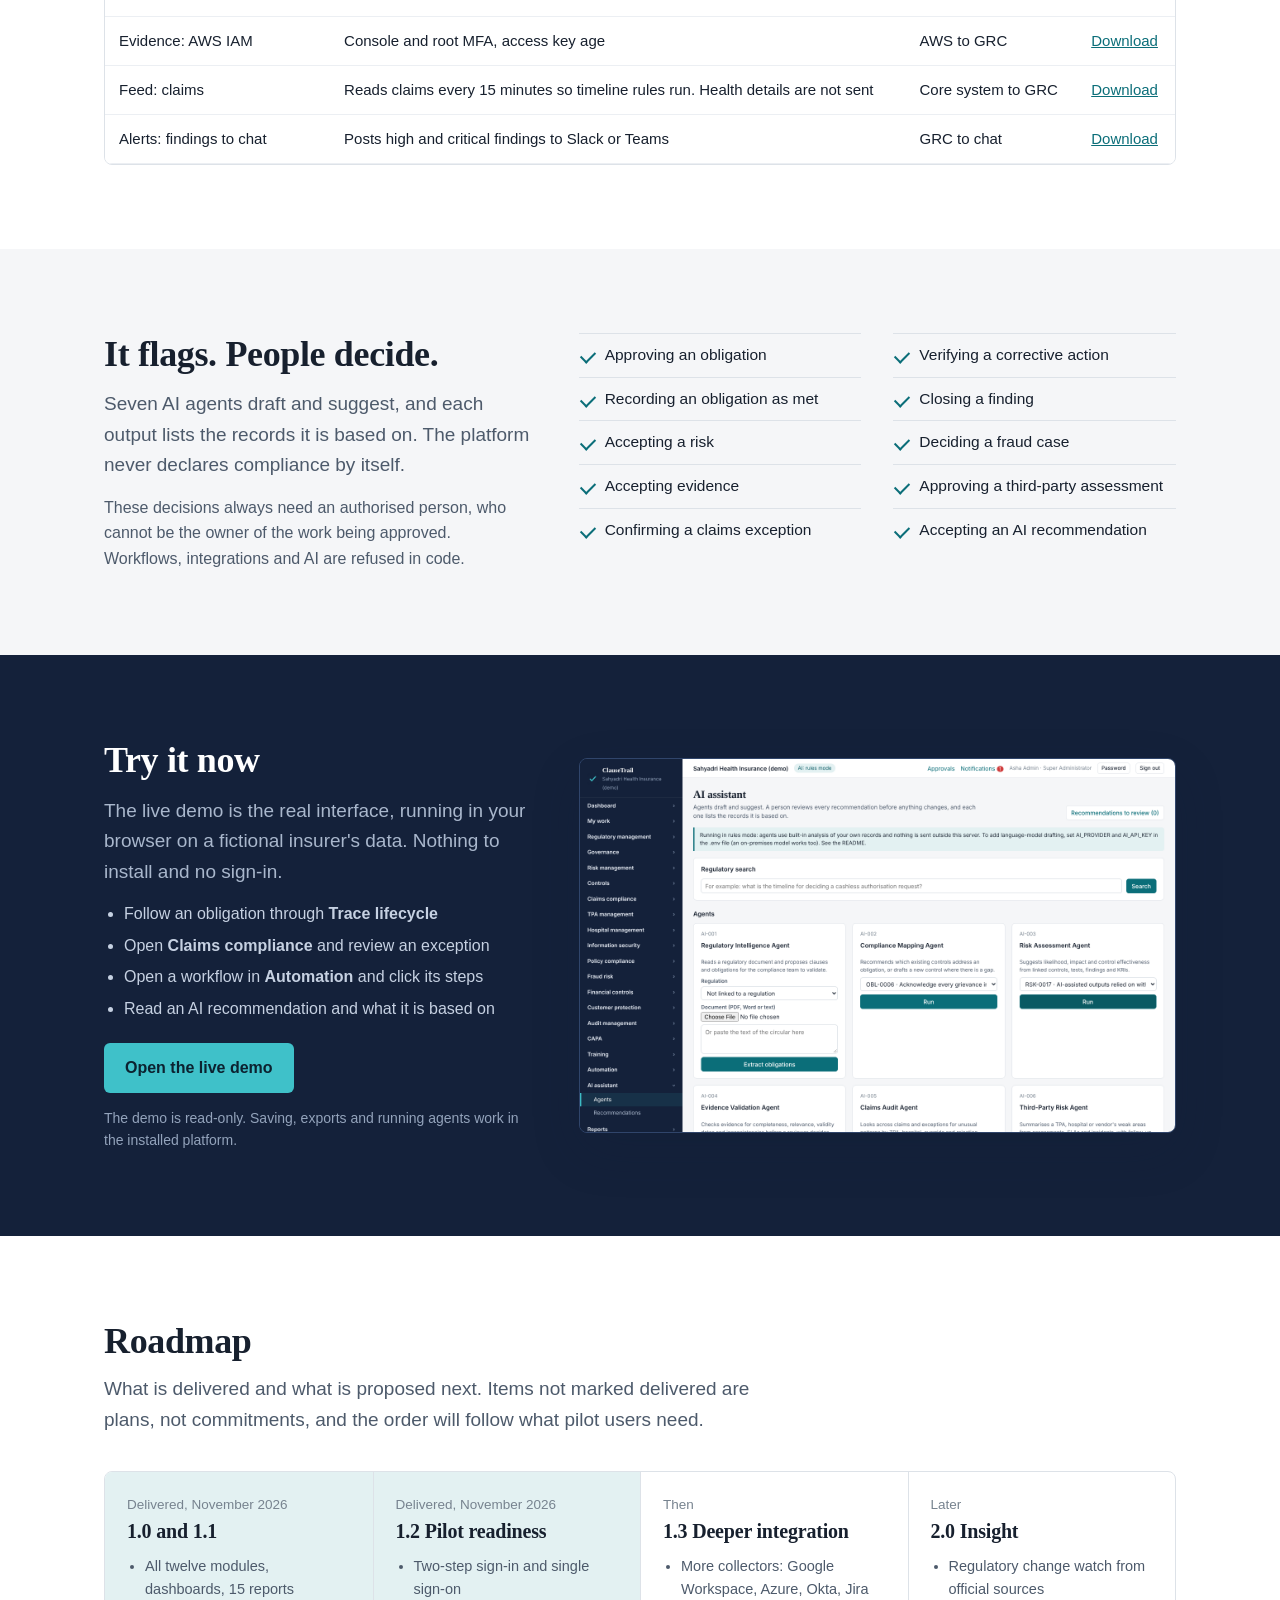
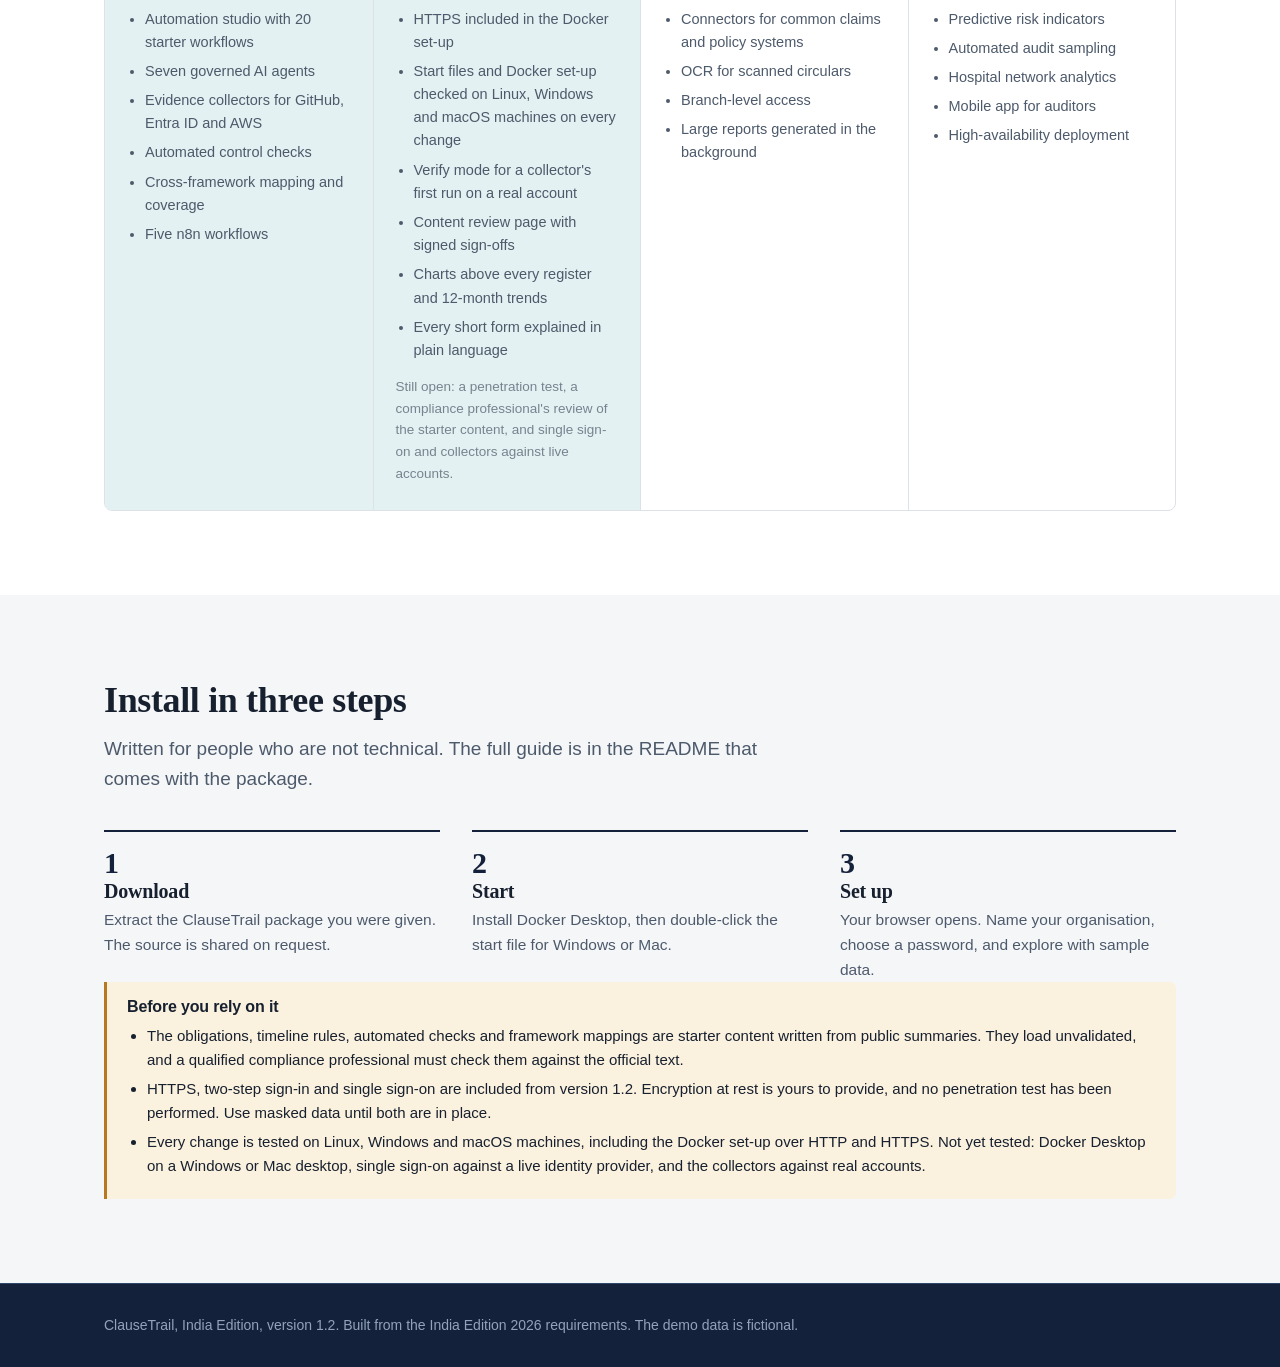
==== commit 7fbbd030: "Site and demo for version 1.2 Co-Authored-By: Claude Fable 5.2 <noreply@anthropic.com> Claude-Sessio" ====
--- a/index.html
+++ b/index.html
@@ -31,6 +31,7 @@
 .decide li::before { content:""; position:absolute; left:2px; top:17px; width:12px; height:7px; border-left:2.5px solid var(--teal); border-bottom:2.5px solid var(--teal); transform:rotate(-45deg); }
 table { width:100%; border-collapse:collapse; font-size:15px; background:var(--surface); } th { text-align:left; font-size:13.5px; color:var(--text-2); padding:10px 14px; border-bottom:1px solid var(--line); } td { padding:12px 14px; border-bottom:1px solid #eceff3; vertical-align:top; } .tw { border:1px solid var(--line); border-radius:8px; overflow-x:auto; }
 .road { display:grid; grid-template-columns:repeat(4,minmax(0,1fr)); gap:0; border:1px solid var(--line); border-radius:8px; overflow:hidden; background:var(--surface); } .road > div { padding:22px 22px 26px; border-left:1px solid var(--line); } .road > div:first-child { border-left:0; background:var(--teal-soft); }
+.road .open { font-size:13.5px; color:var(--muted); margin-top:14px; } .road > div:nth-child(2) { background:var(--teal-soft); }
 .road .when { font-size:13.5px; color:var(--muted); margin-bottom:4px; } .road ul { margin:12px 0 0; padding-left:18px; font-size:14.5px; color:var(--text-2); } .road li { margin-bottom:6px; }
 .steps { display:grid; grid-template-columns:repeat(3,minmax(0,1fr)); gap:32px; counter-reset:s; margin:0; padding:0; list-style:none; } .steps li { counter-increment:s; border-top:2px solid var(--ink); padding-top:14px; } .steps li::before { content:counter(s); font:600 30px var(--serif); display:block; color:var(--ink); } .steps p { color:var(--text-2); font-size:15.5px; margin-top:4px; }
 .note { border-left:3px solid var(--saffron); background:var(--saffron-soft); padding:16px 20px; border-radius:0 6px 6px 0; } .note h3 { font:600 16px var(--sans); margin-bottom:6px; } .note ul { margin:8px 0 0; padding-left:20px; } .note li { margin-bottom:5px; font-size:15px; }
@@ -84,6 +85,15 @@
     <img class="shot" src="images/automated-checks.png" alt="Automated checks screen listing seven checks across AWS, GitHub and Entra ID with pass and fail states" loading="lazy" width="1440" height="900"></div>
   <div class="feature flip"><div><h3>One control, several frameworks</h3><p>67 starter mappings link the control library to ISO 27001, NIST CSF 2.0, SOC 2, the DPDP Act and others. Coverage shows how many references are backed by a passing test and accepted evidence.</p></div>
     <img class="shot" src="images/framework-coverage.png" alt="Framework coverage table with references mapped and assured per framework" loading="lazy" width="1440" height="900"></div>
+  <div class="feature"><div><h3>Charts where the numbers are</h3><p>Every register opens with a chart strip showing how its records split by status, severity or rating, and how many were added each month. The executive dashboard adds 12-month trends.</p>
+    <ul><li>Findings raised against findings closed</li><li>Corrective actions due against verified</li><li>Grievances received against resolved</li><li>Hover any bar or point for the exact figure</li></ul></div>
+    <img class="shot" src="images/trends.png" alt="Executive dashboard trend charts for findings, corrective actions, grievances, claims and control tests over 12 months" loading="lazy" width="1440" height="900"></div>
+  <div class="feature flip"><div><h3>Every short form explained</h3><p>Nobody should need a glossary open in another window. Page titles carry the full form and a two-line explanation, and any short form on screen shows the same on hover.</p>
+    <ul><li><b>TPA: Third Party Administrator.</b> A licensed company that processes health insurance claims on the insurer's behalf.</li><li><b>CAPA: Corrective and Preventive Action.</b> The action taken to fix a problem that was found, and to stop it happening again.</li><li>69 terms, searchable inside the app</li></ul></div>
+    <img class="shot" src="images/terms.png" alt="Findings register with the term explained under the title and an at-a-glance chart strip" loading="lazy" width="1440" height="900"></div>
+  <div class="feature"><div><h3>Sign-in that is ready for a pilot</h3><p>Two-step sign-in with any authenticator app, single sign-on through Microsoft Entra ID, Google or Okta, and HTTPS built into the Docker set-up.</p>
+    <ul><li>Require two-step sign-in for everyone with one setting</li><li>Ten single-use recovery codes for a lost phone</li><li>Passwords can be switched off, with one emergency administrator kept</li></ul></div>
+    <img class="shot" src="images/two-step.png" alt="Account screen showing two-step sign-in set-up with a QR code and three numbered steps" loading="lazy" width="1440" height="900"></div>
 </div></section>
 
 <section id="automation"><div class="wrap">
@@ -117,10 +127,10 @@
 </div></div></section>
 
 <section id="roadmap"><div class="wrap">
-  <div class="head"><h2>Roadmap</h2><p class="lede">What is delivered and what is proposed next. Items after version 1.1 are plans, not commitments, and the order will follow what pilot users need.</p></div>
+  <div class="head"><h2>Roadmap</h2><p class="lede">What is delivered and what is proposed next. Items not marked delivered are plans, not commitments, and the order will follow what pilot users need.</p></div>
   <div class="road">
     <div><p class="when">Delivered, November 2026</p><h3>1.0 and 1.1</h3><ul><li>All twelve modules, dashboards, 15 reports</li><li>Automation studio with 20 starter workflows</li><li>Seven governed AI agents</li><li>Evidence collectors for GitHub, Entra ID and AWS</li><li>Automated control checks</li><li>Cross-framework mapping and coverage</li><li>Five n8n workflows</li></ul></div>
-    <div><p class="when">Next</p><h3>1.2 Pilot readiness</h3><ul><li>Docker and Windows start paths verified on real machines</li><li>Collectors verified against real accounts</li><li>HTTPS included in the Docker setup</li><li>Multi-factor authentication and single sign-on</li><li>Obligation pack reviewed by a compliance professional</li></ul></div>
+    <div><p class="when">Delivered, November 2026</p><h3>1.2 Pilot readiness</h3><ul><li>Two-step sign-in and single sign-on</li><li>HTTPS included in the Docker set-up</li><li>Start files and Docker set-up checked on Linux, Windows and macOS machines on every change</li><li>Verify mode for a collector's first run on a real account</li><li>Content review page with signed sign-offs</li><li>Charts above every register and 12-month trends</li><li>Every short form explained in plain language</li></ul><p class="open">Still open: a penetration test, a compliance professional's review of the starter content, and single sign-on and collectors against live accounts.</p></div>
     <div><p class="when">Then</p><h3>1.3 Deeper integration</h3><ul><li>More collectors: Google Workspace, Azure, Okta, Jira</li><li>Connectors for common claims and policy systems</li><li>OCR for scanned circulars</li><li>Branch-level access</li><li>Large reports generated in the background</li></ul></div>
     <div><p class="when">Later</p><h3>2.0 Insight</h3><ul><li>Regulatory change watch from official sources</li><li>Predictive risk indicators</li><li>Automated audit sampling</li><li>Hospital network analytics</li><li>Mobile app for auditors</li><li>High-availability deployment</li></ul></div>
   </div>
@@ -135,10 +145,10 @@
   </ol>
     <div class="note"><h3>Before you rely on it</h3>
     <ul><li>The obligations, timeline rules, automated checks and framework mappings are starter content written from public summaries. They load unvalidated, and a qualified compliance professional must check them against the official text.</li>
-      <li>HTTPS, encryption at rest, multi-factor authentication and a penetration test are not included yet. Use masked data until they are in place.</li>
-      <li>Automated tests pass on SQLite and PostgreSQL. The Docker build, the Windows and Mac start files and the collectors against real accounts have not been verified yet.</li></ul></div>
+      <li>HTTPS, two-step sign-in and single sign-on are included from version 1.2. Encryption at rest is yours to provide, and no penetration test has been performed. Use masked data until both are in place.</li>
+      <li>Every change is tested on Linux, Windows and macOS machines, including the Docker set-up over HTTP and HTTPS. Not yet tested: Docker Desktop on a Windows or Mac desktop, single sign-on against a live identity provider, and the collectors against real accounts.</li></ul></div>
 </div></section>
 
-<footer><div class="wrap">ClauseTrail, India Edition, version 1.1. Built from the India Edition 2026 requirements. The demo data is fictional.</div></footer>
+<footer><div class="wrap">ClauseTrail, India Edition, version 1.2. Built from the India Edition 2026 requirements. The demo data is fictional.</div></footer>
 </body>
 </html>
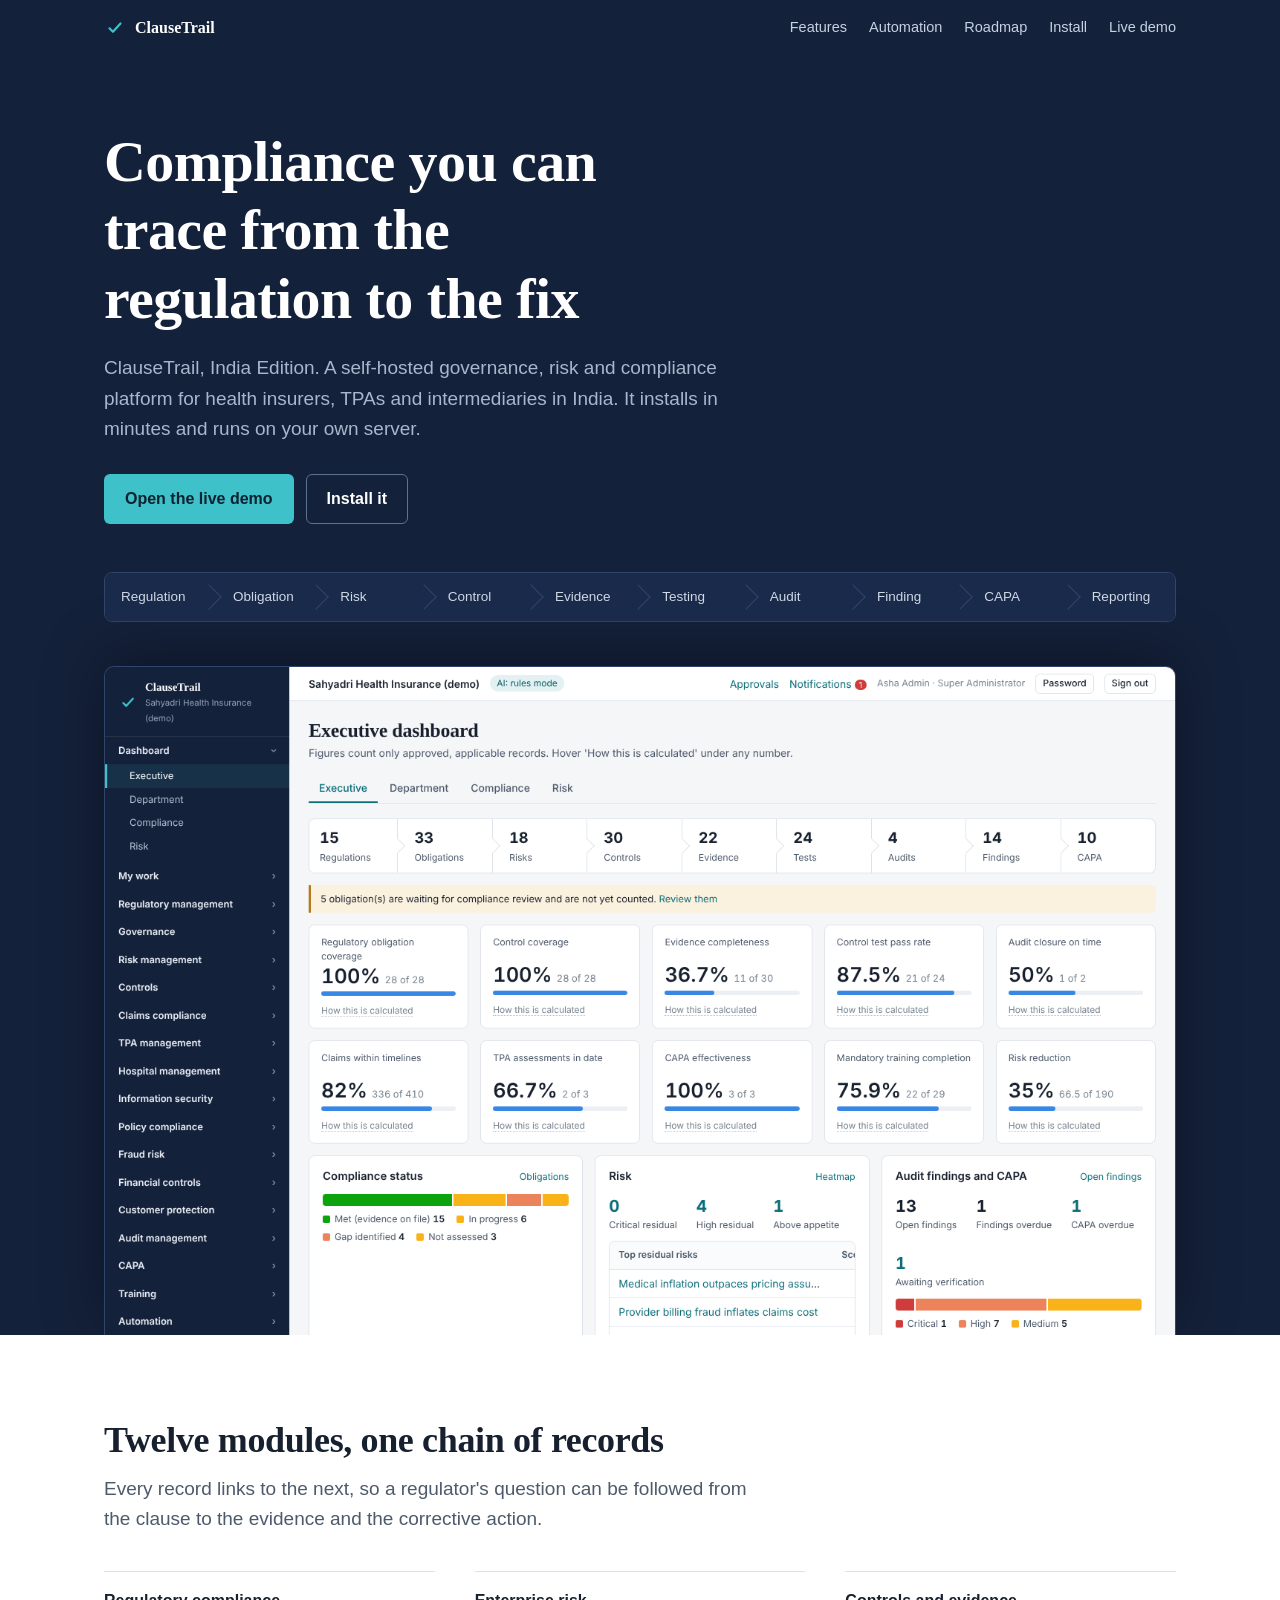
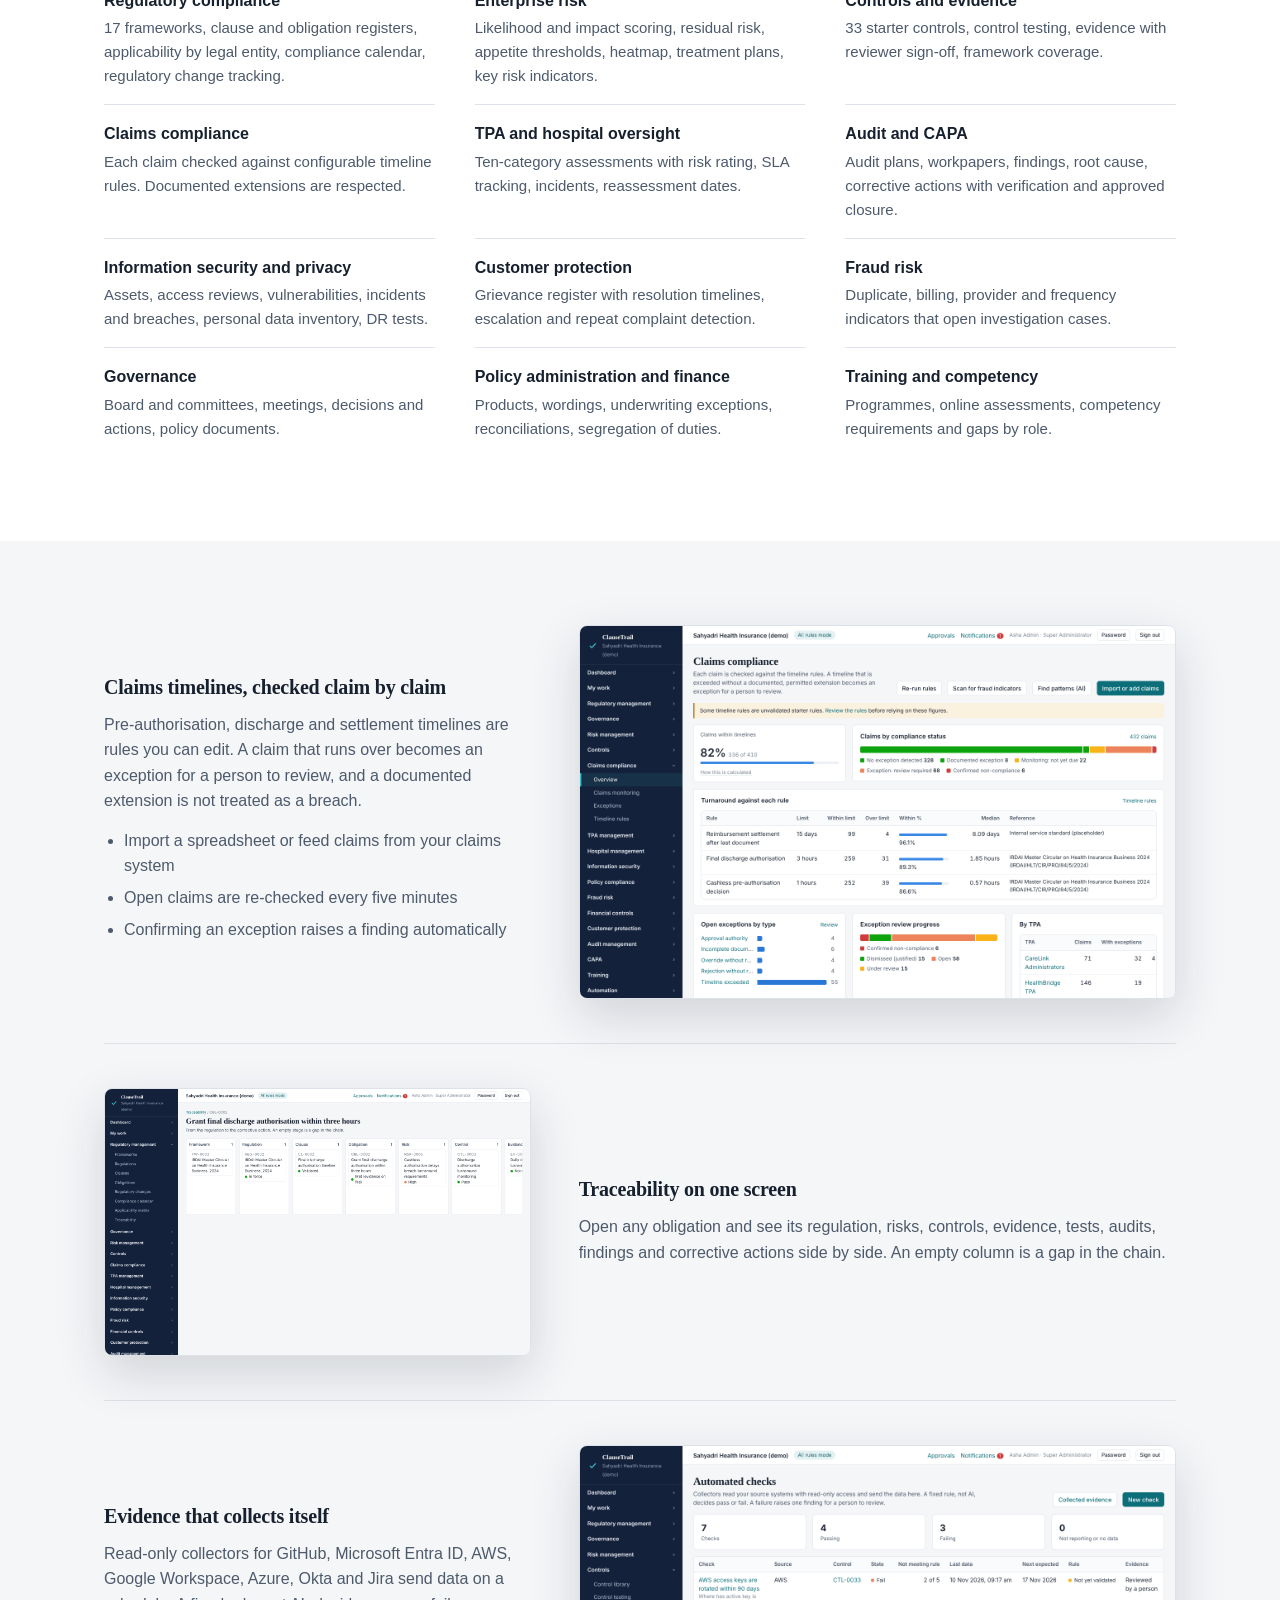
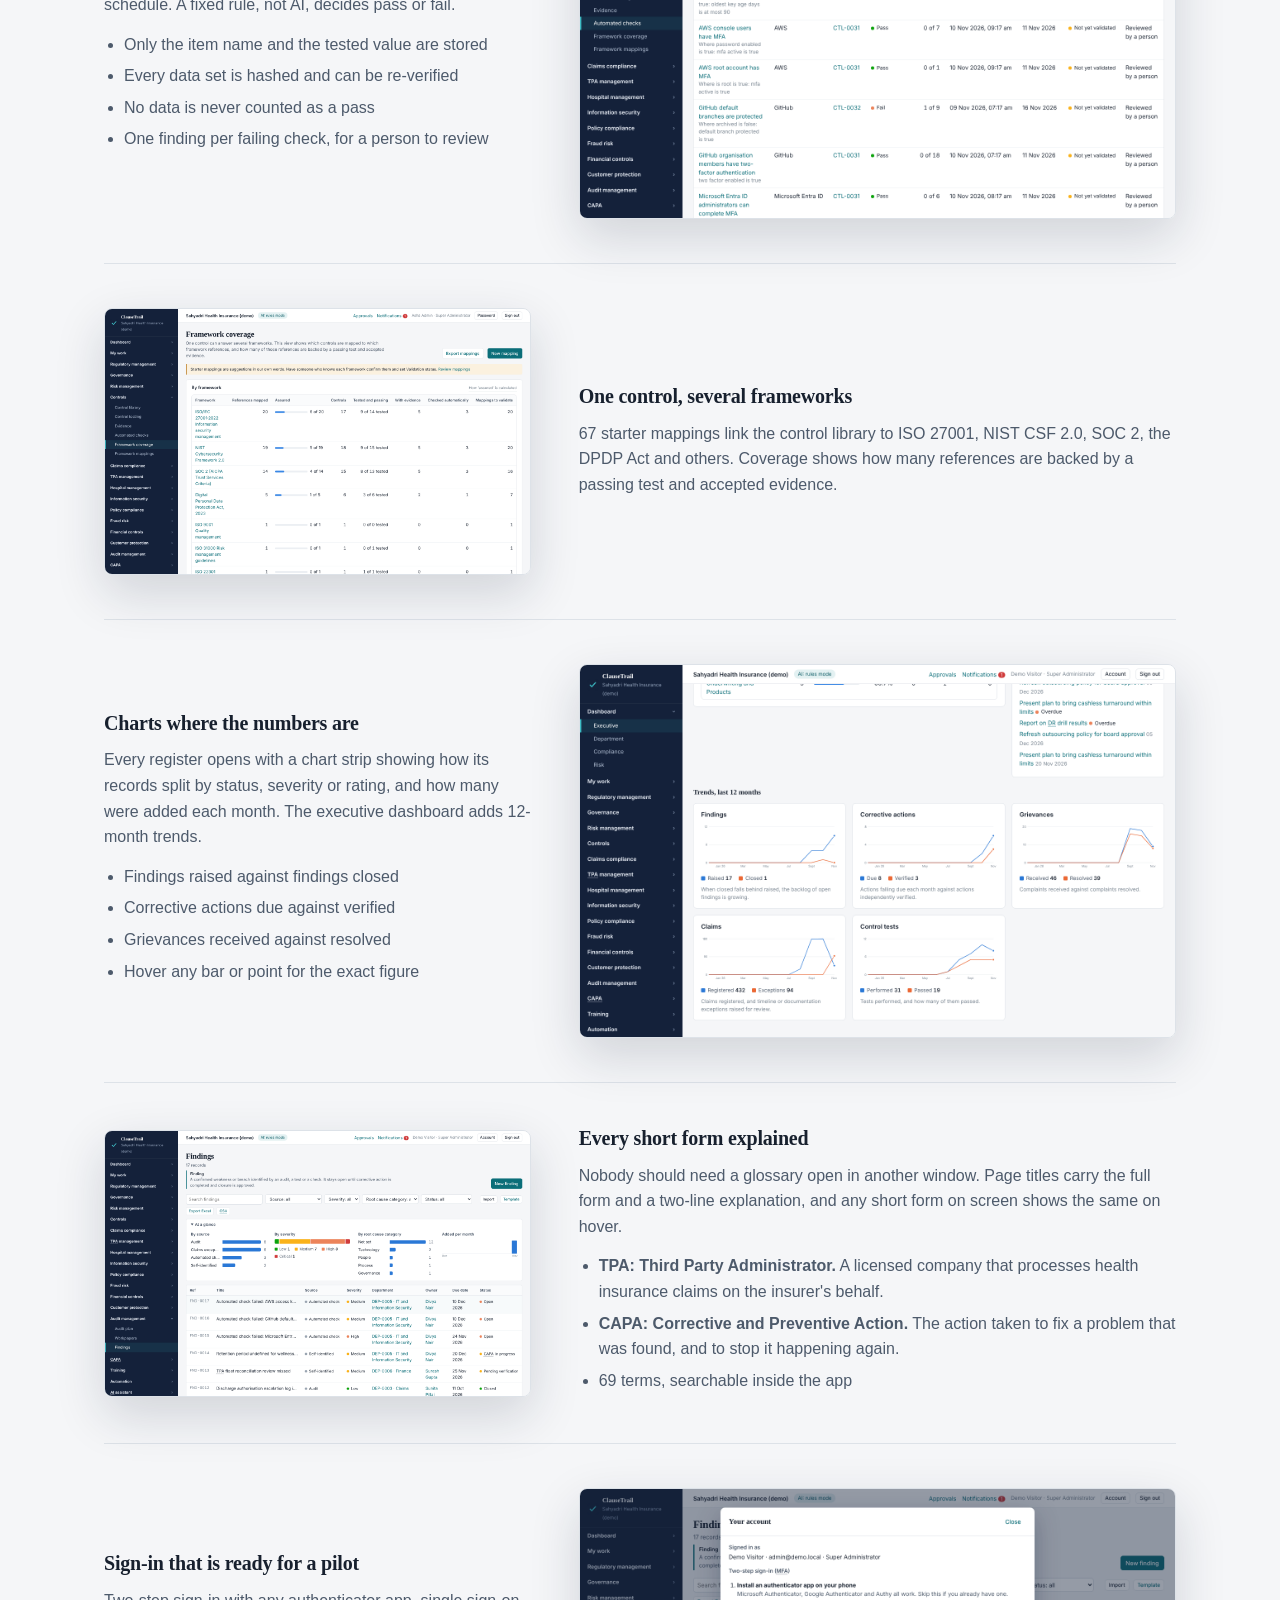
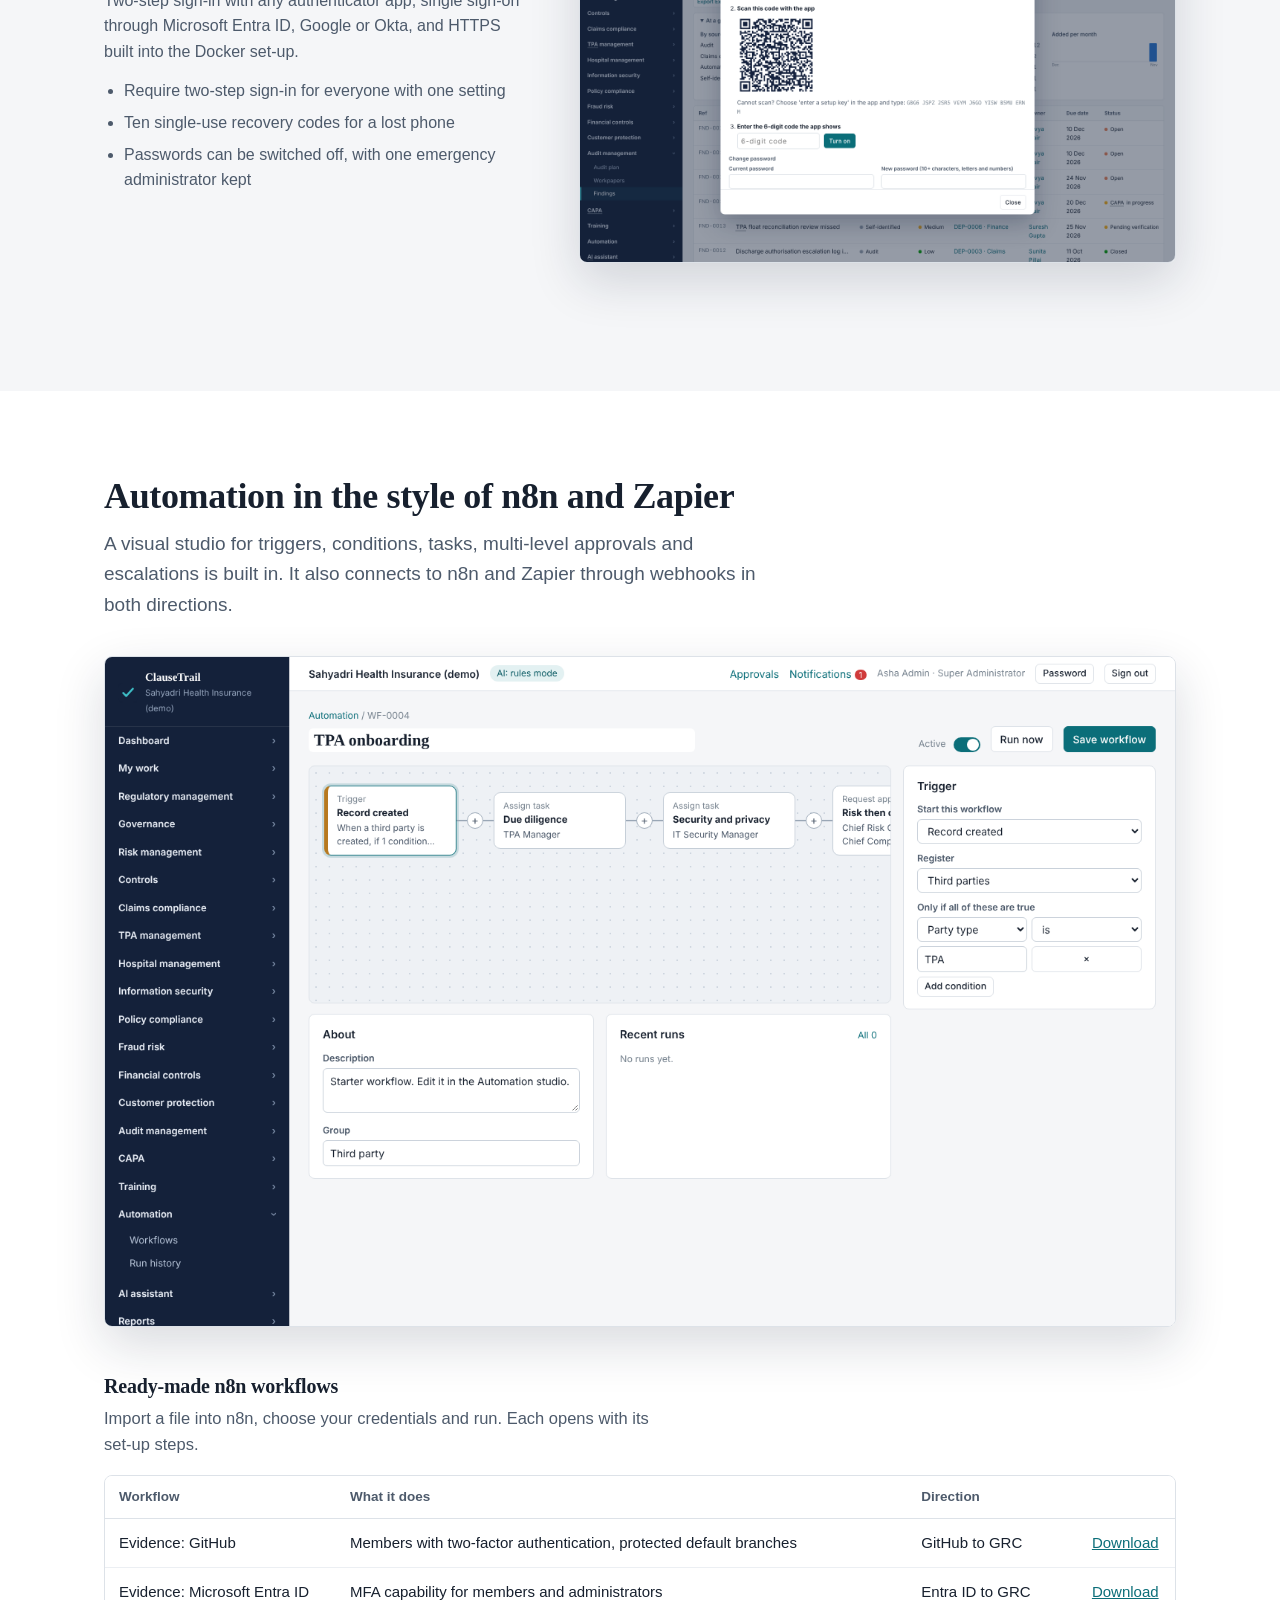
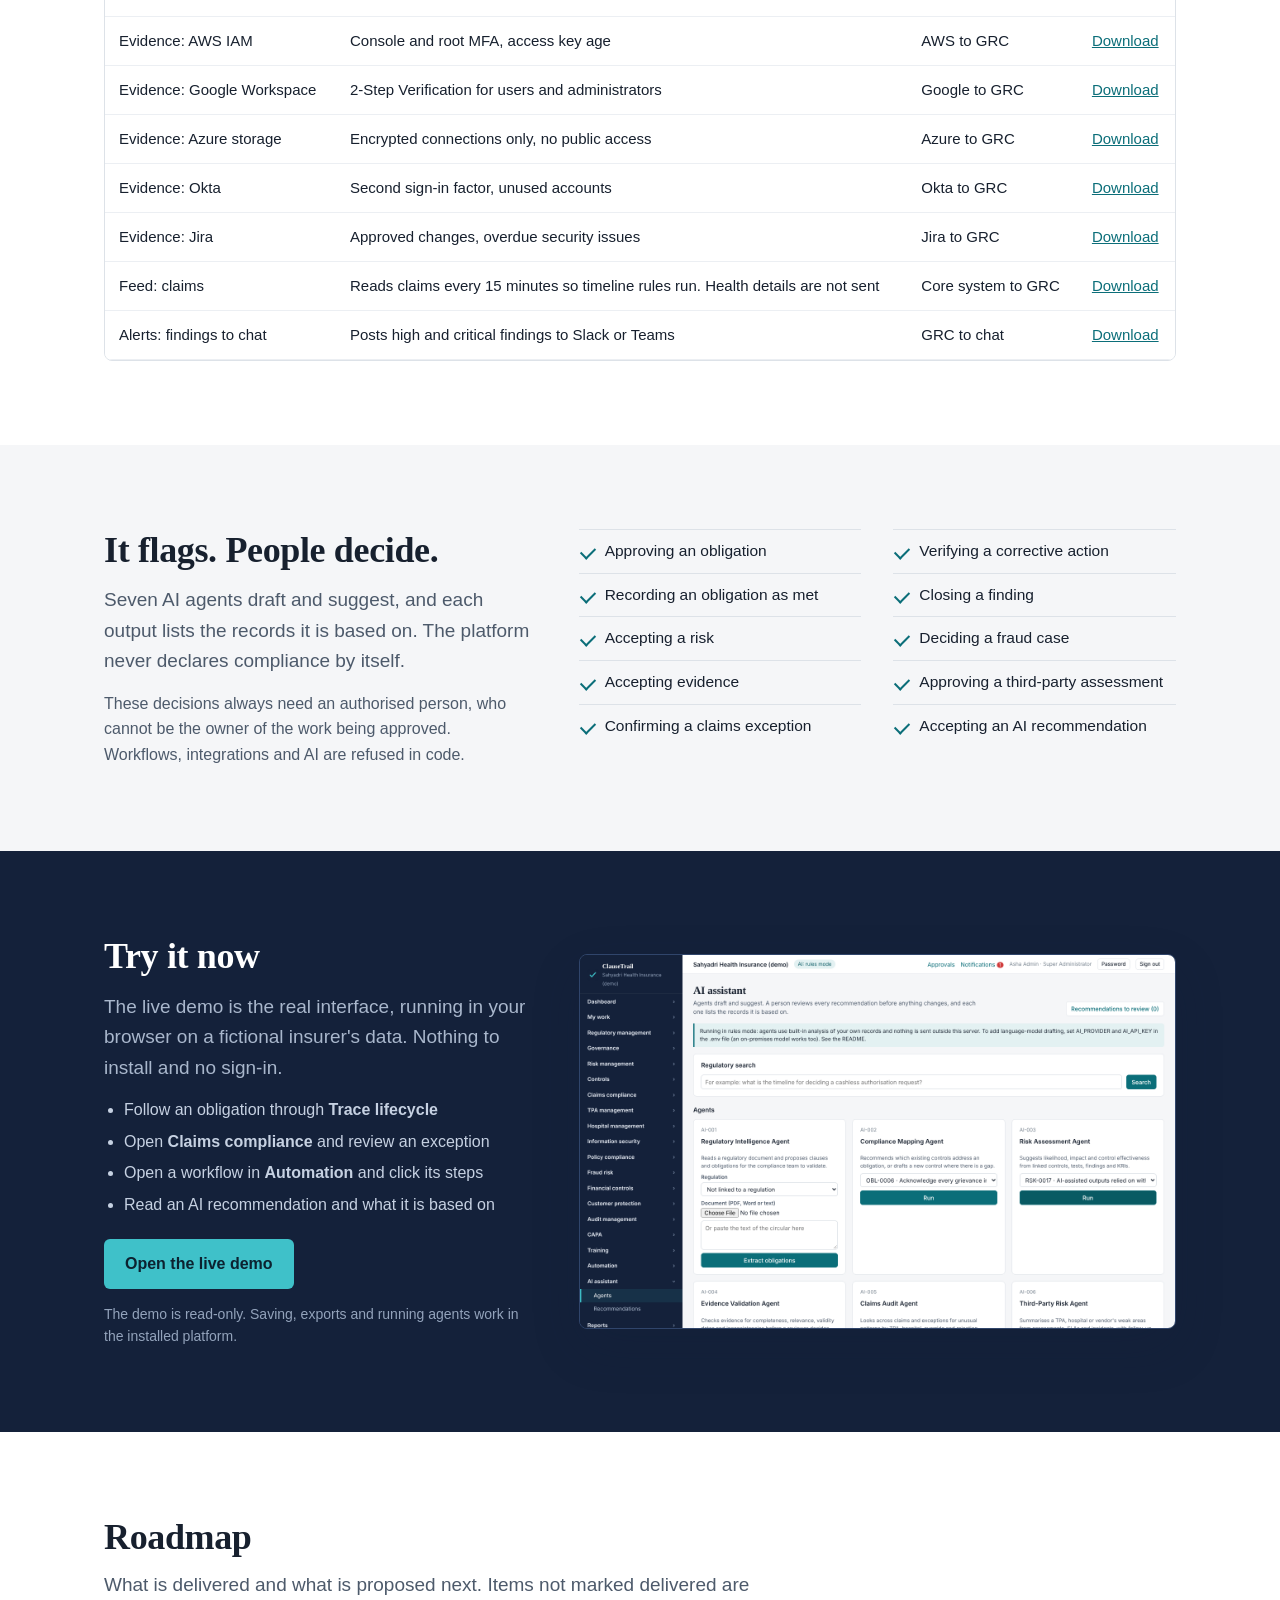
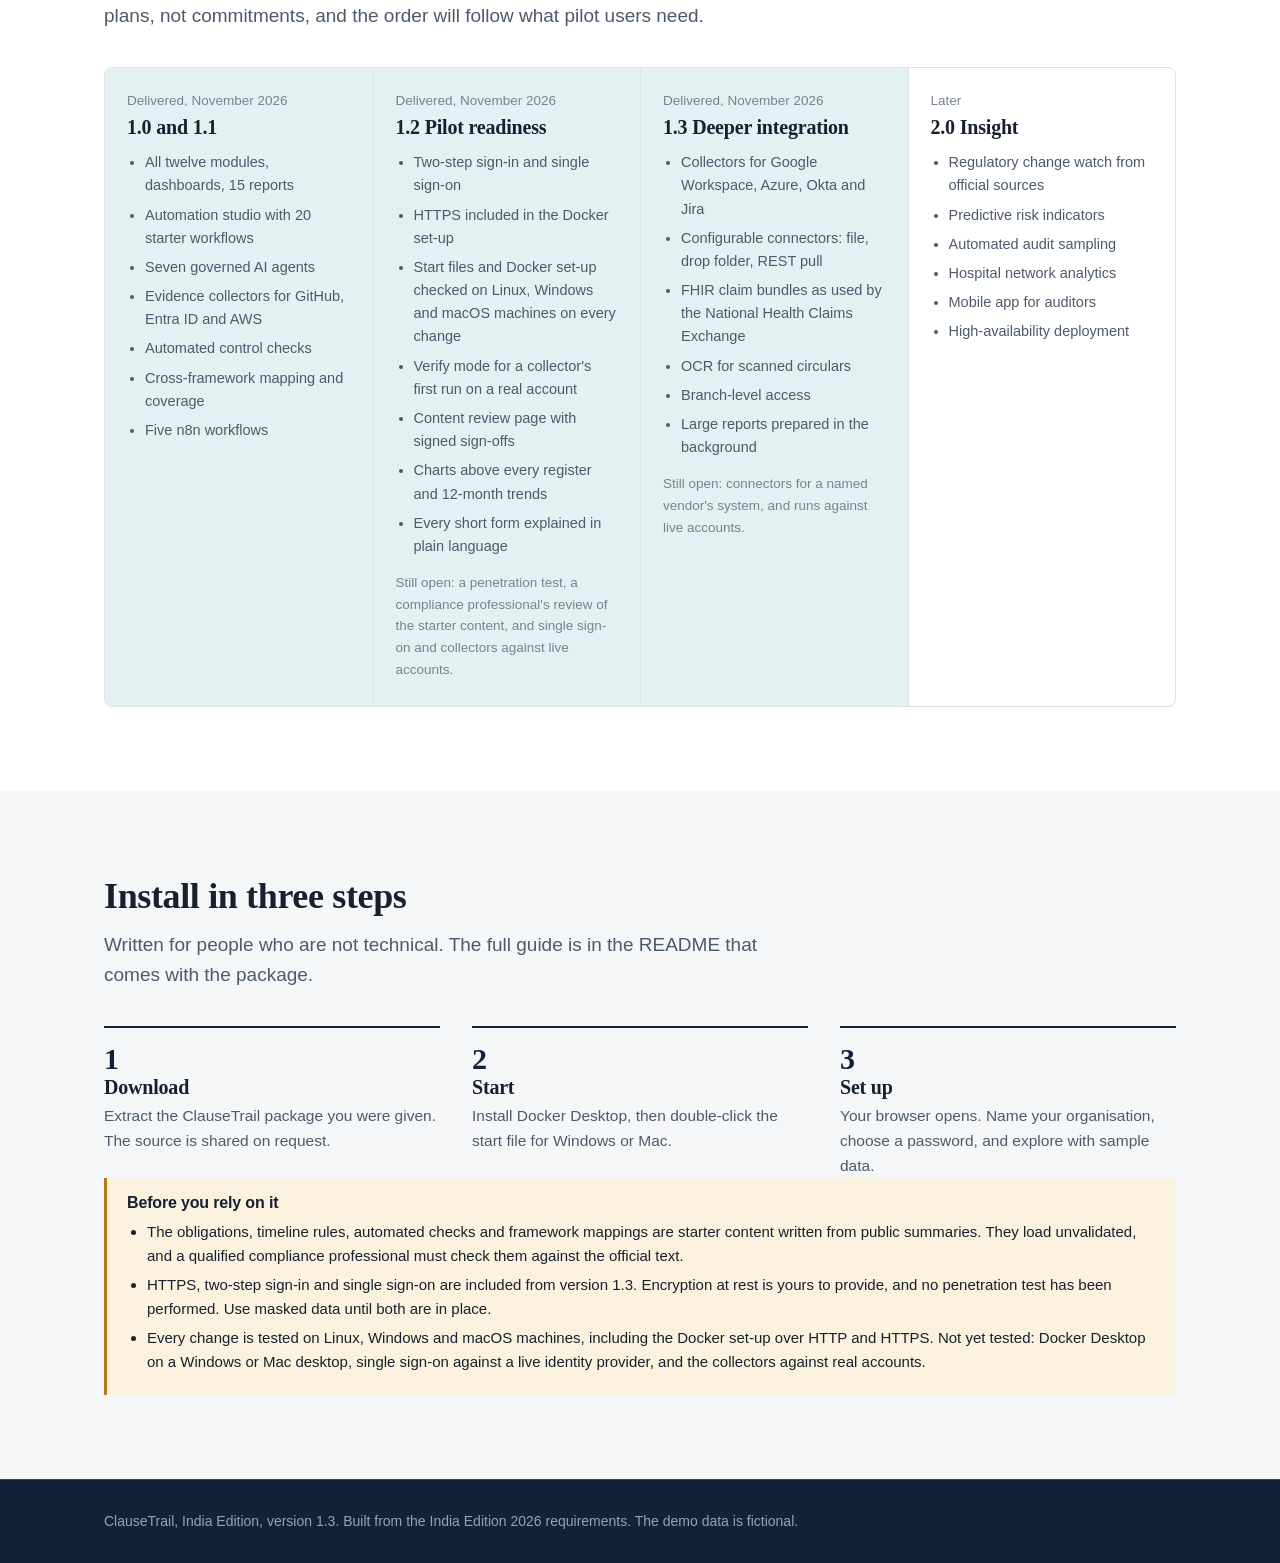
==== commit 1d4b008f: "Site and demo for version 1.3 Co-Authored-By: Claude Fable 5.2 <noreply@anthropic.com> Claude-Sessio" ====
--- a/index.html
+++ b/index.html
@@ -31,7 +31,7 @@
 .decide li::before { content:""; position:absolute; left:2px; top:17px; width:12px; height:7px; border-left:2.5px solid var(--teal); border-bottom:2.5px solid var(--teal); transform:rotate(-45deg); }
 table { width:100%; border-collapse:collapse; font-size:15px; background:var(--surface); } th { text-align:left; font-size:13.5px; color:var(--text-2); padding:10px 14px; border-bottom:1px solid var(--line); } td { padding:12px 14px; border-bottom:1px solid #eceff3; vertical-align:top; } .tw { border:1px solid var(--line); border-radius:8px; overflow-x:auto; }
 .road { display:grid; grid-template-columns:repeat(4,minmax(0,1fr)); gap:0; border:1px solid var(--line); border-radius:8px; overflow:hidden; background:var(--surface); } .road > div { padding:22px 22px 26px; border-left:1px solid var(--line); } .road > div:first-child { border-left:0; background:var(--teal-soft); }
-.road .open { font-size:13.5px; color:var(--muted); margin-top:14px; } .road > div:nth-child(2) { background:var(--teal-soft); }
+.road .open { font-size:13.5px; color:var(--muted); margin-top:14px; } .road > div:nth-child(2), .road > div:nth-child(3) { background:var(--teal-soft); }
 .road .when { font-size:13.5px; color:var(--muted); margin-bottom:4px; } .road ul { margin:12px 0 0; padding-left:18px; font-size:14.5px; color:var(--text-2); } .road li { margin-bottom:6px; }
 .steps { display:grid; grid-template-columns:repeat(3,minmax(0,1fr)); gap:32px; counter-reset:s; margin:0; padding:0; list-style:none; } .steps li { counter-increment:s; border-top:2px solid var(--ink); padding-top:14px; } .steps li::before { content:counter(s); font:600 30px var(--serif); display:block; color:var(--ink); } .steps p { color:var(--text-2); font-size:15.5px; margin-top:4px; }
 .note { border-left:3px solid var(--saffron); background:var(--saffron-soft); padding:16px 20px; border-radius:0 6px 6px 0; } .note h3 { font:600 16px var(--sans); margin-bottom:6px; } .note ul { margin:8px 0 0; padding-left:20px; } .note li { margin-bottom:5px; font-size:15px; }
@@ -80,7 +80,7 @@
     <img class="shot" src="images/claims.png" alt="Claims compliance overview with turnaround against each rule and exceptions by type" loading="lazy" width="1440" height="900"></div>
   <div class="feature flip"><div><h3>Traceability on one screen</h3><p>Open any obligation and see its regulation, risks, controls, evidence, tests, audits, findings and corrective actions side by side. An empty column is a gap in the chain.</p></div>
     <img class="shot" src="images/traceability.png" alt="Traceability view showing an obligation's linked records from framework to control" loading="lazy" width="1440" height="900"></div>
-  <div class="feature" id="checks"><div><h3>Evidence that collects itself</h3><p>Read-only collectors for GitHub, Microsoft Entra ID and AWS send data on a schedule. A fixed rule, not AI, decides pass or fail.</p>
+  <div class="feature" id="checks"><div><h3>Evidence that collects itself</h3><p>Read-only collectors for GitHub, Microsoft Entra ID, AWS, Google Workspace, Azure, Okta and Jira send data on a schedule. A fixed rule, not AI, decides pass or fail.</p>
     <ul><li>Only the item name and the tested value are stored</li><li>Every data set is hashed and can be re-verified</li><li>No data is never counted as a pass</li><li>One finding per failing check, for a person to review</li></ul></div>
     <img class="shot" src="images/automated-checks.png" alt="Automated checks screen listing seven checks across AWS, GitHub and Entra ID with pass and fail states" loading="lazy" width="1440" height="900"></div>
   <div class="feature flip"><div><h3>One control, several frameworks</h3><p>67 starter mappings link the control library to ISO 27001, NIST CSF 2.0, SOC 2, the DPDP Act and others. Coverage shows how many references are backed by a passing test and accepted evidence.</p></div>
@@ -107,6 +107,10 @@
       <tr><td>Evidence: GitHub</td><td>Members with two-factor authentication, protected default branches</td><td>GitHub to GRC</td><td><a href="demo/static/n8n/grc-evidence-github.json" download>Download</a></td></tr>
       <tr><td>Evidence: Microsoft Entra ID</td><td>MFA capability for members and administrators</td><td>Entra ID to GRC</td><td><a href="demo/static/n8n/grc-evidence-entra-id.json" download>Download</a></td></tr>
       <tr><td>Evidence: AWS IAM</td><td>Console and root MFA, access key age</td><td>AWS to GRC</td><td><a href="demo/static/n8n/grc-evidence-aws.json" download>Download</a></td></tr>
+      <tr><td>Evidence: Google Workspace</td><td>2-Step Verification for users and administrators</td><td>Google to GRC</td><td><a href="demo/static/n8n/grc-evidence-google-workspace.json" download>Download</a></td></tr>
+      <tr><td>Evidence: Azure storage</td><td>Encrypted connections only, no public access</td><td>Azure to GRC</td><td><a href="demo/static/n8n/grc-evidence-azure.json" download>Download</a></td></tr>
+      <tr><td>Evidence: Okta</td><td>Second sign-in factor, unused accounts</td><td>Okta to GRC</td><td><a href="demo/static/n8n/grc-evidence-okta.json" download>Download</a></td></tr>
+      <tr><td>Evidence: Jira</td><td>Approved changes, overdue security issues</td><td>Jira to GRC</td><td><a href="demo/static/n8n/grc-evidence-jira.json" download>Download</a></td></tr>
       <tr><td>Feed: claims</td><td>Reads claims every 15 minutes so timeline rules run. Health details are not sent</td><td>Core system to GRC</td><td><a href="demo/static/n8n/grc-feed-claims.json" download>Download</a></td></tr>
       <tr><td>Alerts: findings to chat</td><td>Posts high and critical findings to Slack or Teams</td><td>GRC to chat</td><td><a href="demo/static/n8n/grc-alerts-findings-to-chat.json" download>Download</a></td></tr>
     </tbody></table></div>
@@ -131,7 +135,7 @@
   <div class="road">
     <div><p class="when">Delivered, November 2026</p><h3>1.0 and 1.1</h3><ul><li>All twelve modules, dashboards, 15 reports</li><li>Automation studio with 20 starter workflows</li><li>Seven governed AI agents</li><li>Evidence collectors for GitHub, Entra ID and AWS</li><li>Automated control checks</li><li>Cross-framework mapping and coverage</li><li>Five n8n workflows</li></ul></div>
     <div><p class="when">Delivered, November 2026</p><h3>1.2 Pilot readiness</h3><ul><li>Two-step sign-in and single sign-on</li><li>HTTPS included in the Docker set-up</li><li>Start files and Docker set-up checked on Linux, Windows and macOS machines on every change</li><li>Verify mode for a collector's first run on a real account</li><li>Content review page with signed sign-offs</li><li>Charts above every register and 12-month trends</li><li>Every short form explained in plain language</li></ul><p class="open">Still open: a penetration test, a compliance professional's review of the starter content, and single sign-on and collectors against live accounts.</p></div>
-    <div><p class="when">Then</p><h3>1.3 Deeper integration</h3><ul><li>More collectors: Google Workspace, Azure, Okta, Jira</li><li>Connectors for common claims and policy systems</li><li>OCR for scanned circulars</li><li>Branch-level access</li><li>Large reports generated in the background</li></ul></div>
+    <div><p class="when">Delivered, November 2026</p><h3>1.3 Deeper integration</h3><ul><li>Collectors for Google Workspace, Azure, Okta and Jira</li><li>Configurable connectors: file, drop folder, REST pull</li><li>FHIR claim bundles as used by the National Health Claims Exchange</li><li>OCR for scanned circulars</li><li>Branch-level access</li><li>Large reports prepared in the background</li></ul><p class="open">Still open: connectors for a named vendor's system, and runs against live accounts.</p></div>
     <div><p class="when">Later</p><h3>2.0 Insight</h3><ul><li>Regulatory change watch from official sources</li><li>Predictive risk indicators</li><li>Automated audit sampling</li><li>Hospital network analytics</li><li>Mobile app for auditors</li><li>High-availability deployment</li></ul></div>
   </div>
 </div></section>
@@ -145,10 +149,10 @@
   </ol>
     <div class="note"><h3>Before you rely on it</h3>
     <ul><li>The obligations, timeline rules, automated checks and framework mappings are starter content written from public summaries. They load unvalidated, and a qualified compliance professional must check them against the official text.</li>
-      <li>HTTPS, two-step sign-in and single sign-on are included from version 1.2. Encryption at rest is yours to provide, and no penetration test has been performed. Use masked data until both are in place.</li>
+      <li>HTTPS, two-step sign-in and single sign-on are included from version 1.3. Encryption at rest is yours to provide, and no penetration test has been performed. Use masked data until both are in place.</li>
       <li>Every change is tested on Linux, Windows and macOS machines, including the Docker set-up over HTTP and HTTPS. Not yet tested: Docker Desktop on a Windows or Mac desktop, single sign-on against a live identity provider, and the collectors against real accounts.</li></ul></div>
 </div></section>
 
-<footer><div class="wrap">ClauseTrail, India Edition, version 1.2. Built from the India Edition 2026 requirements. The demo data is fictional.</div></footer>
+<footer><div class="wrap">ClauseTrail, India Edition, version 1.3. Built from the India Edition 2026 requirements. The demo data is fictional.</div></footer>
 </body>
 </html>
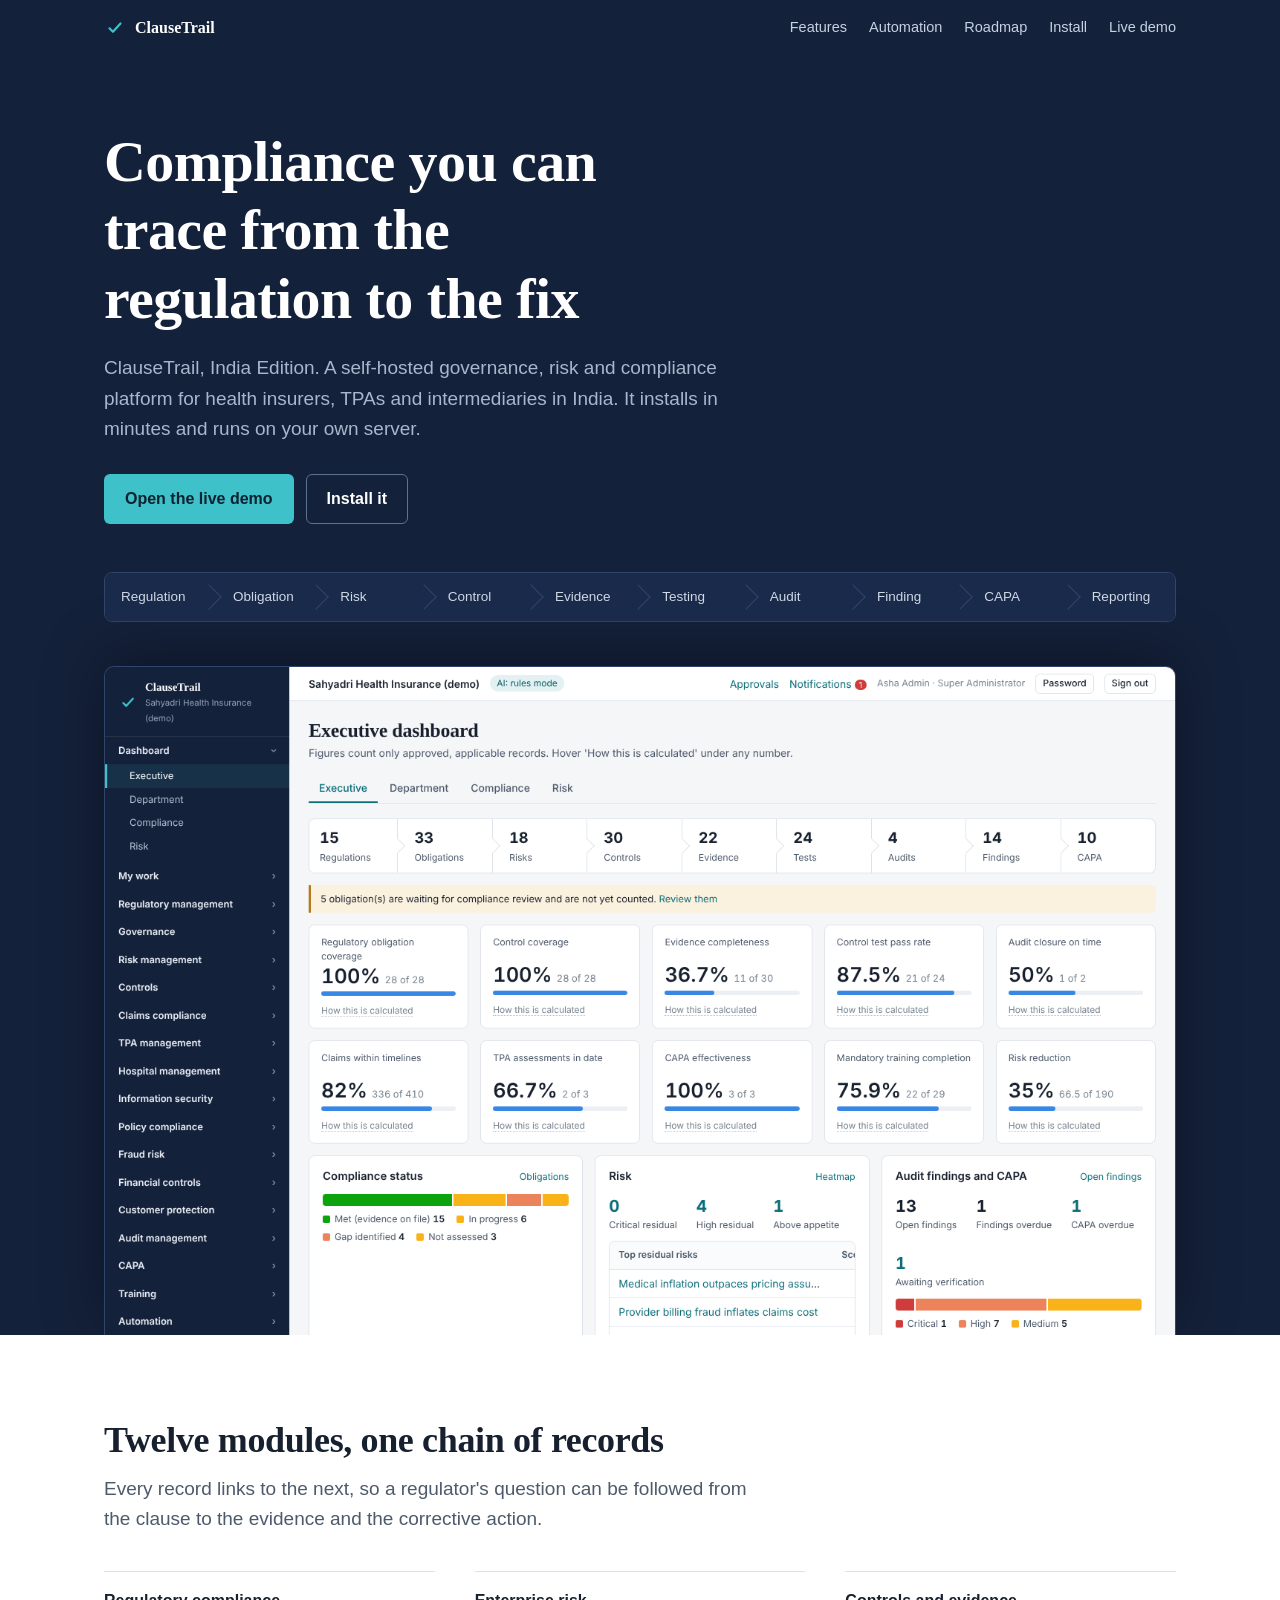
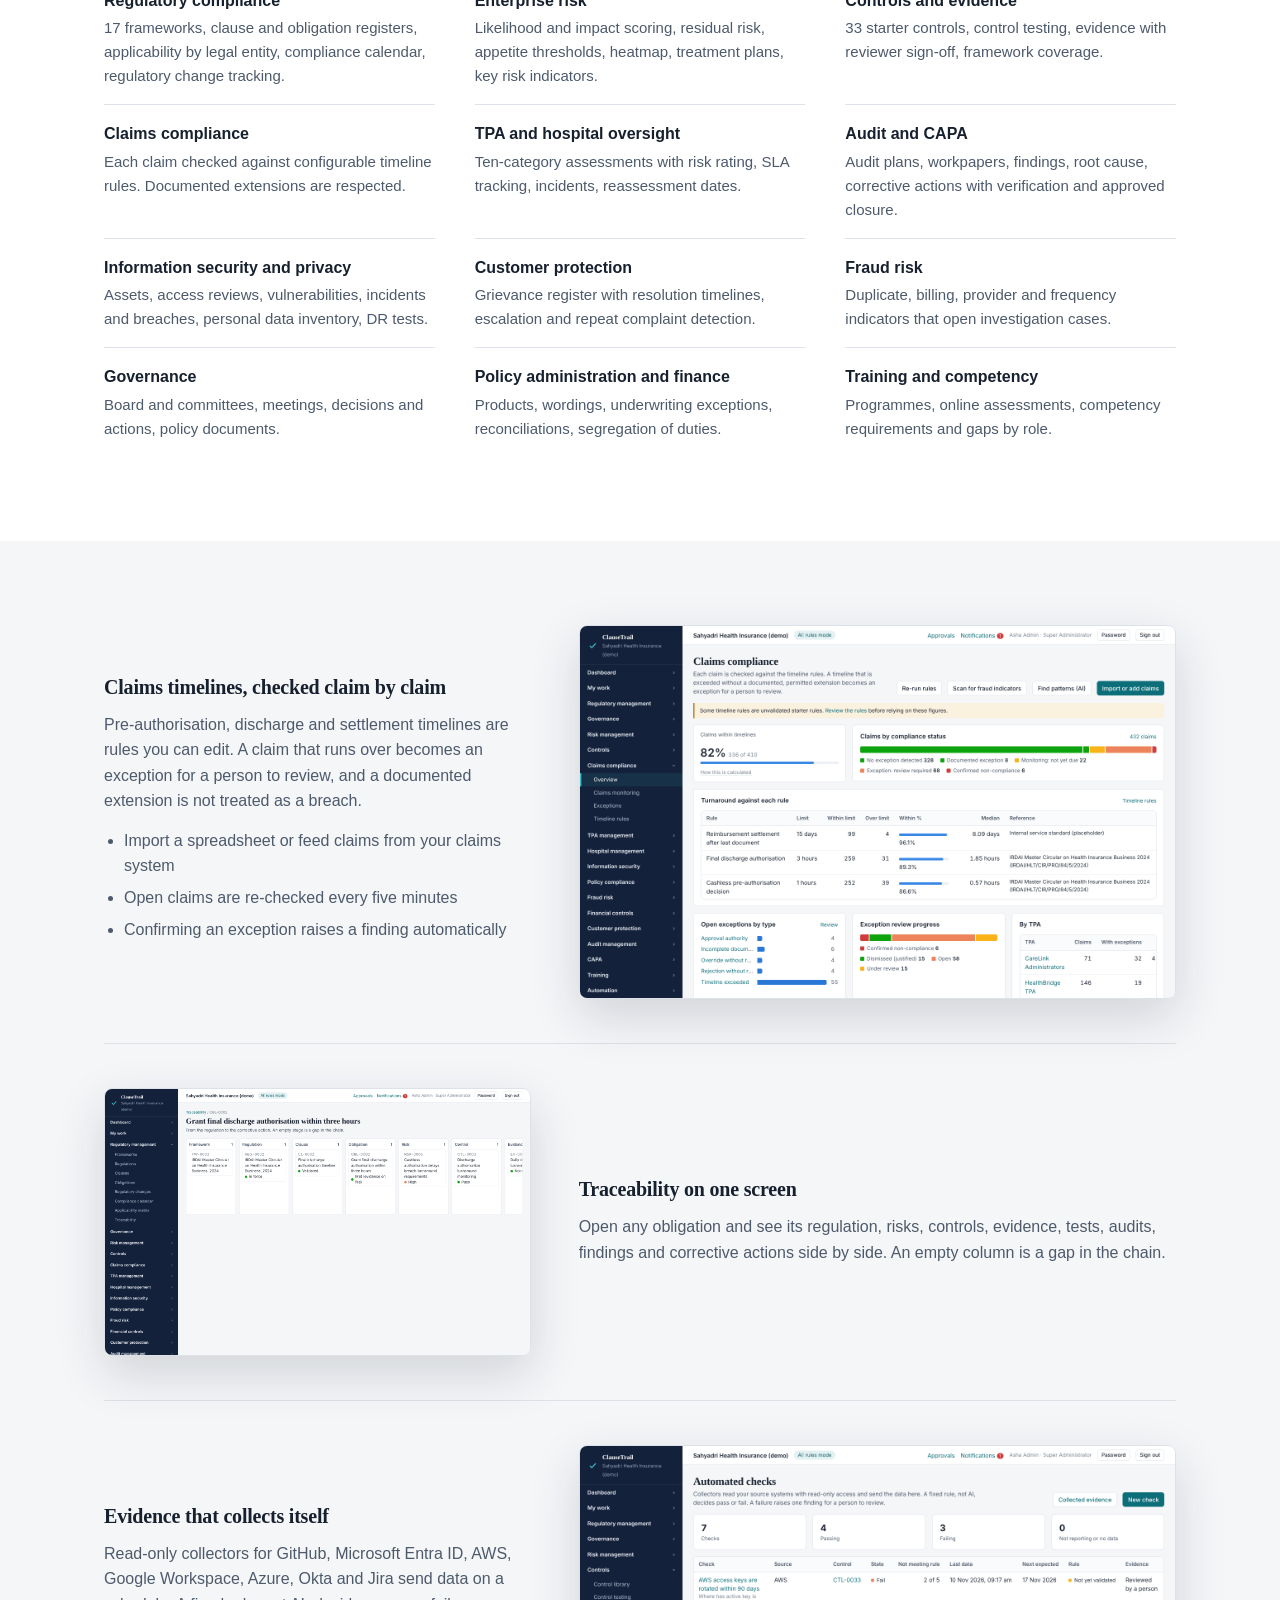
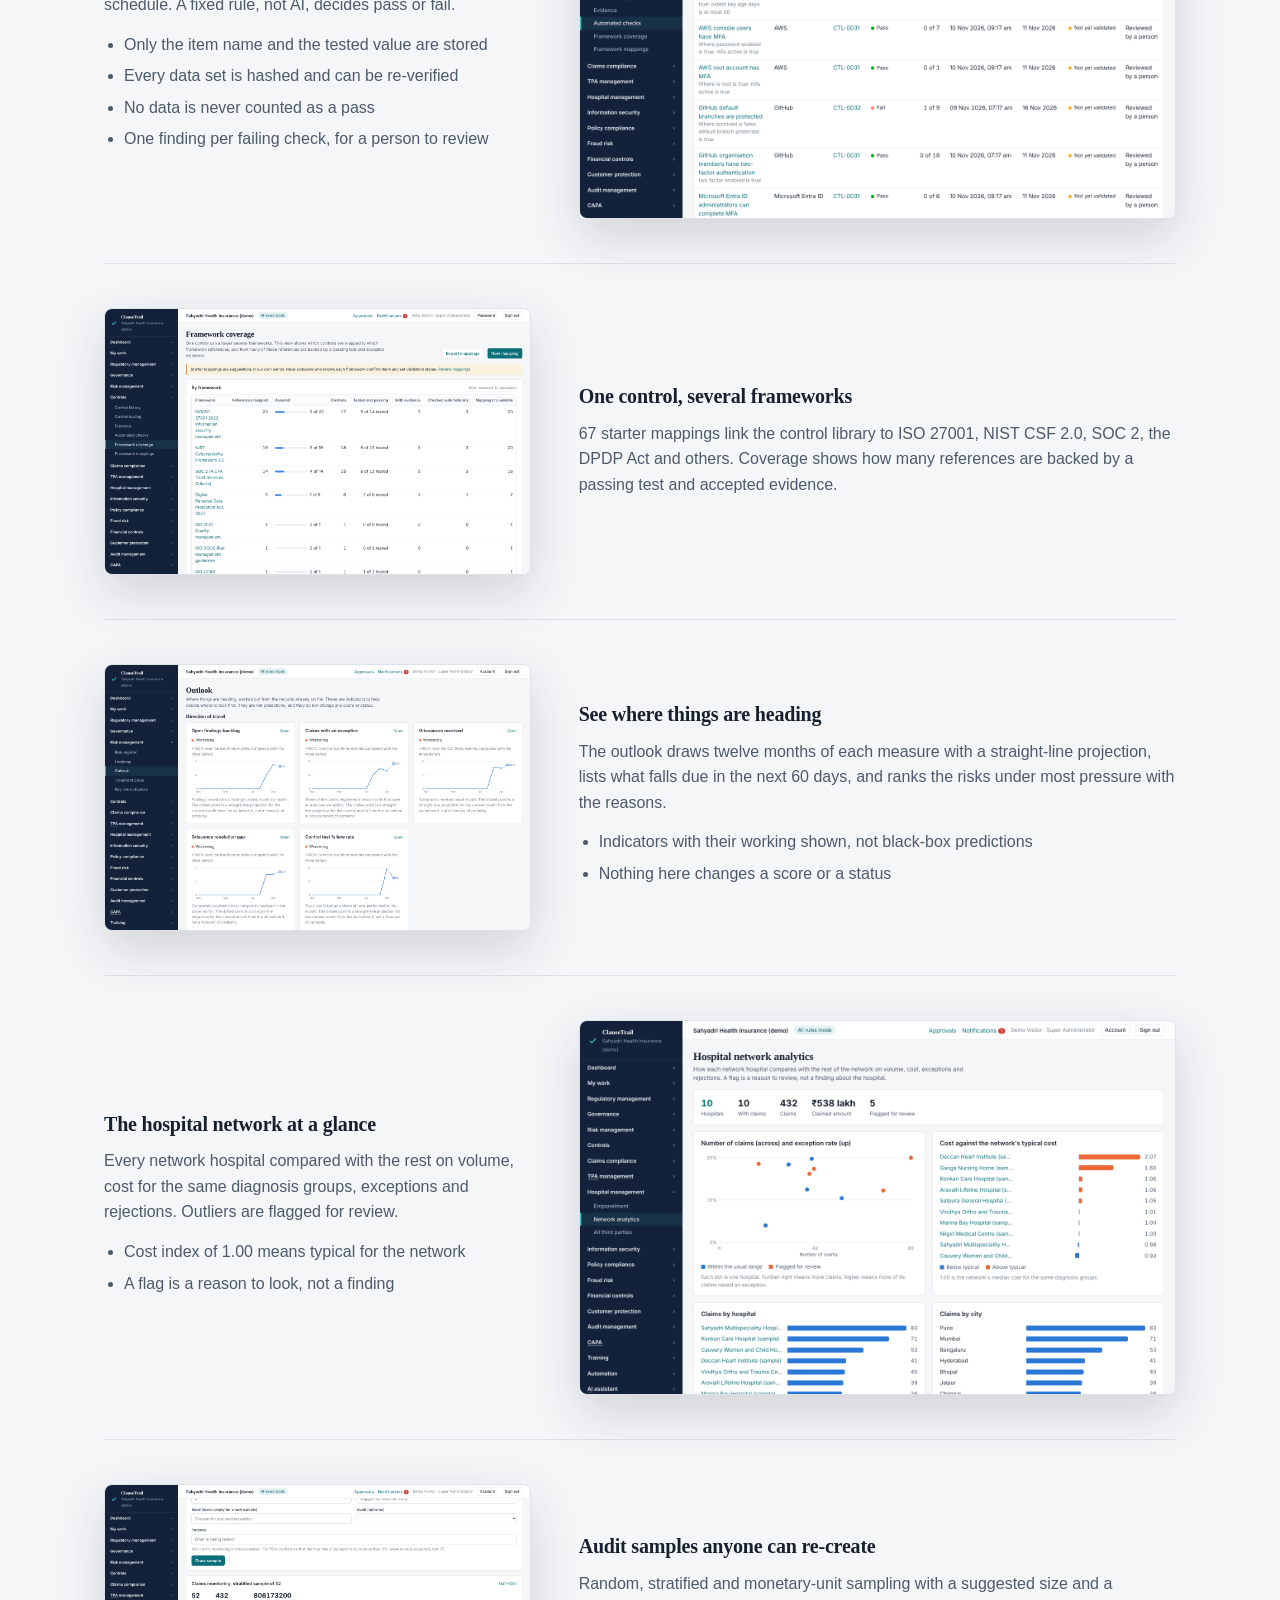
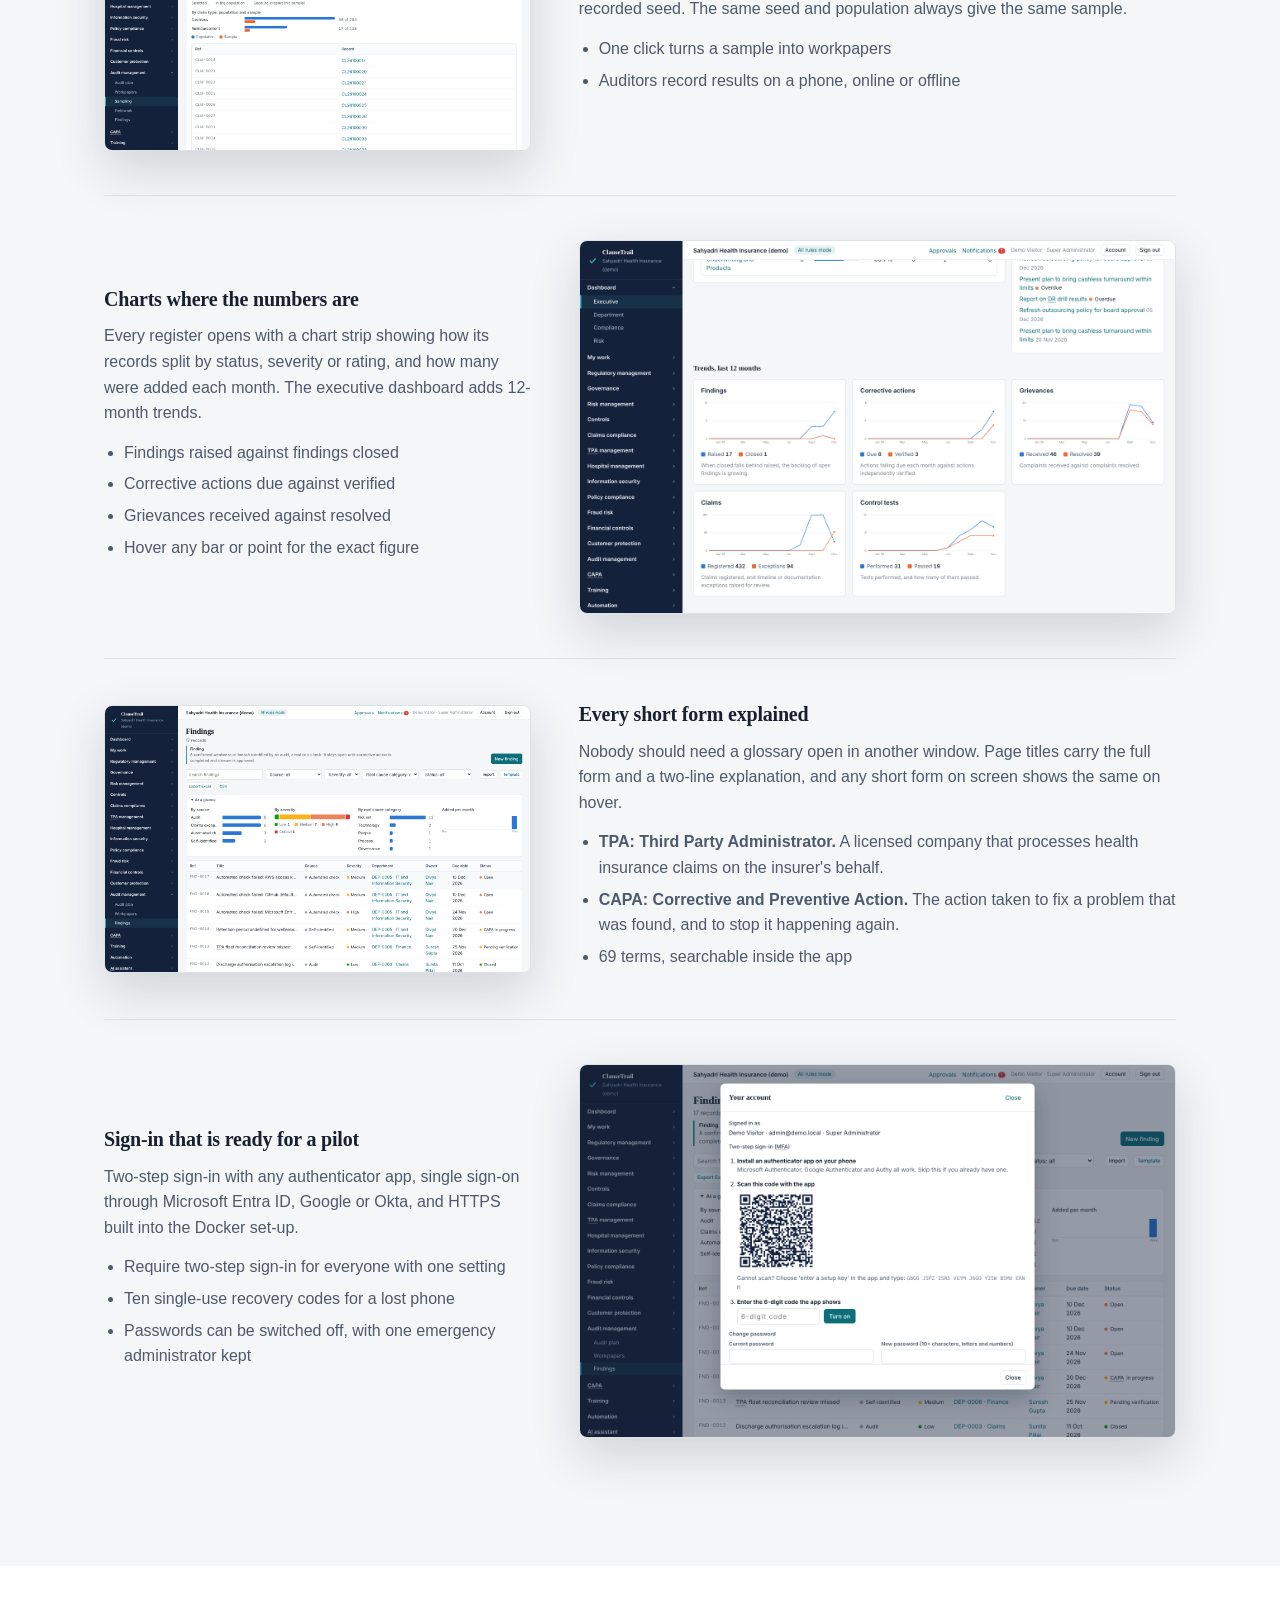
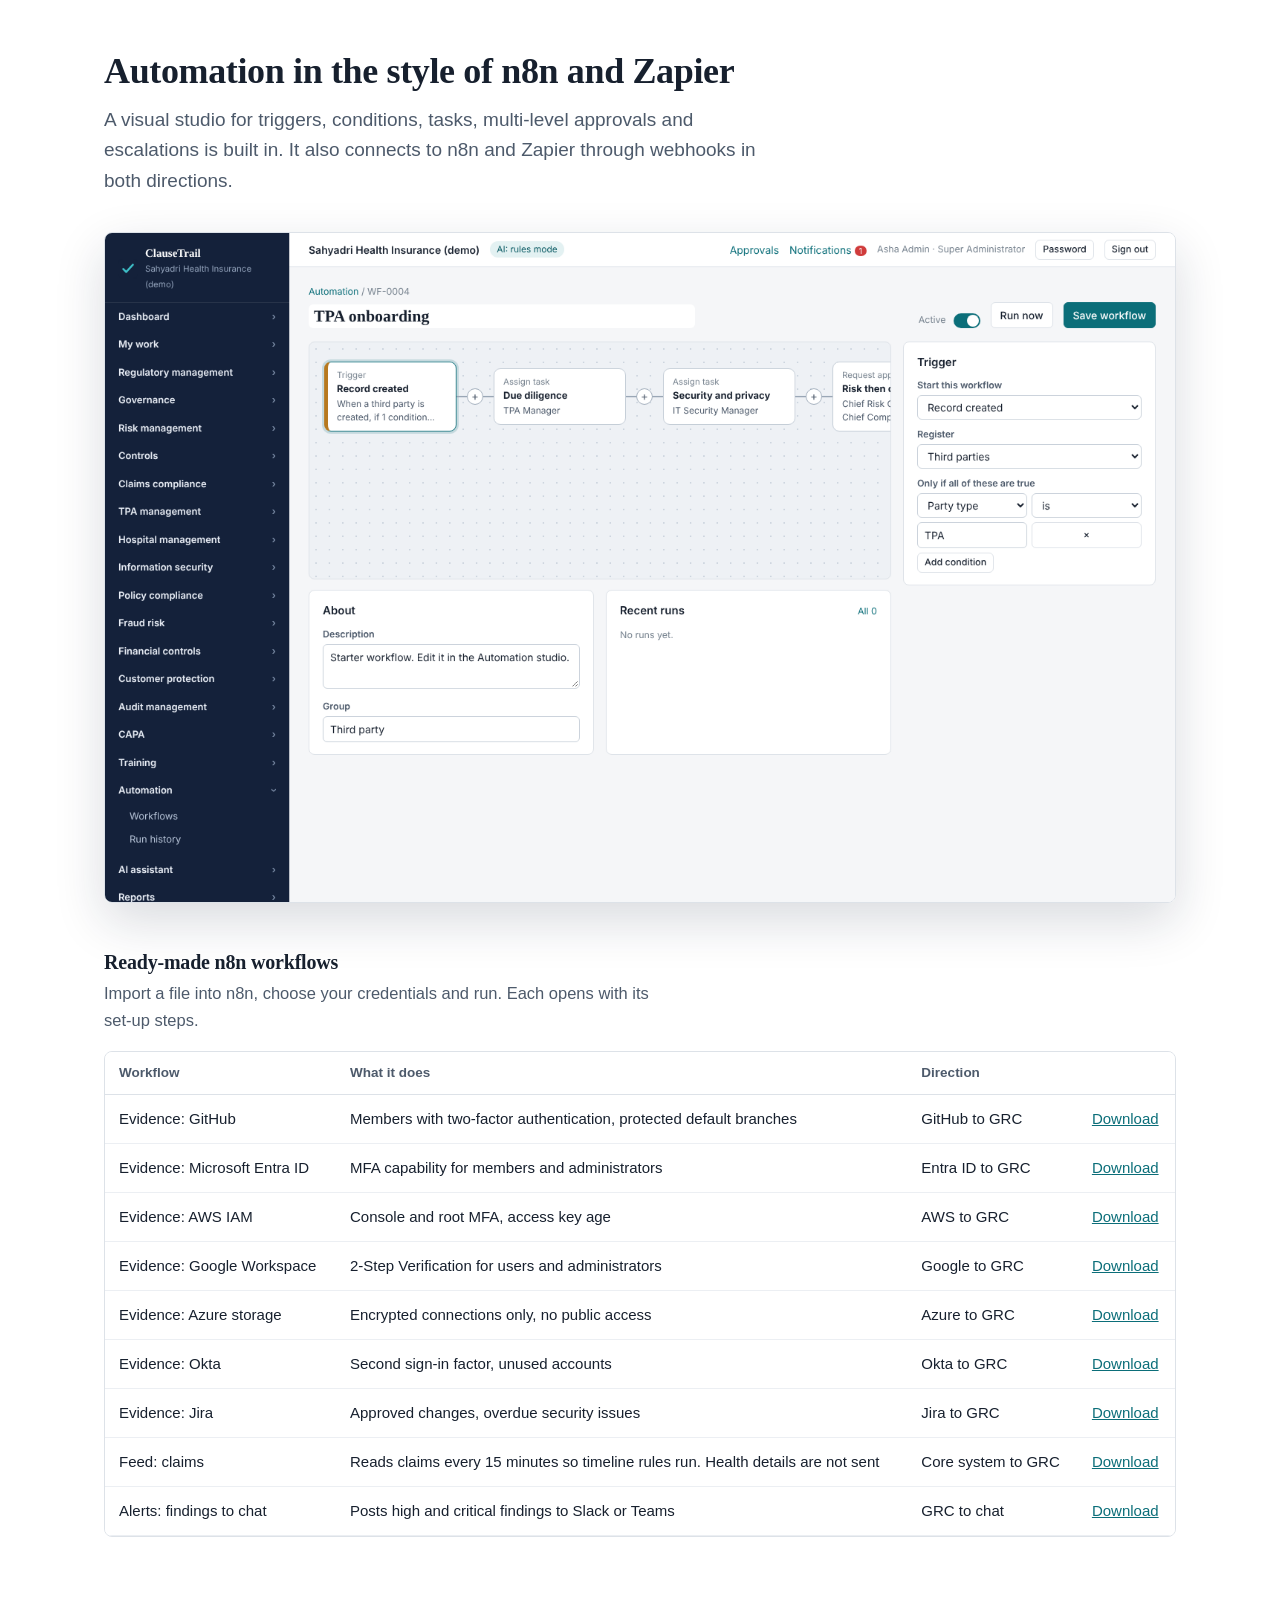
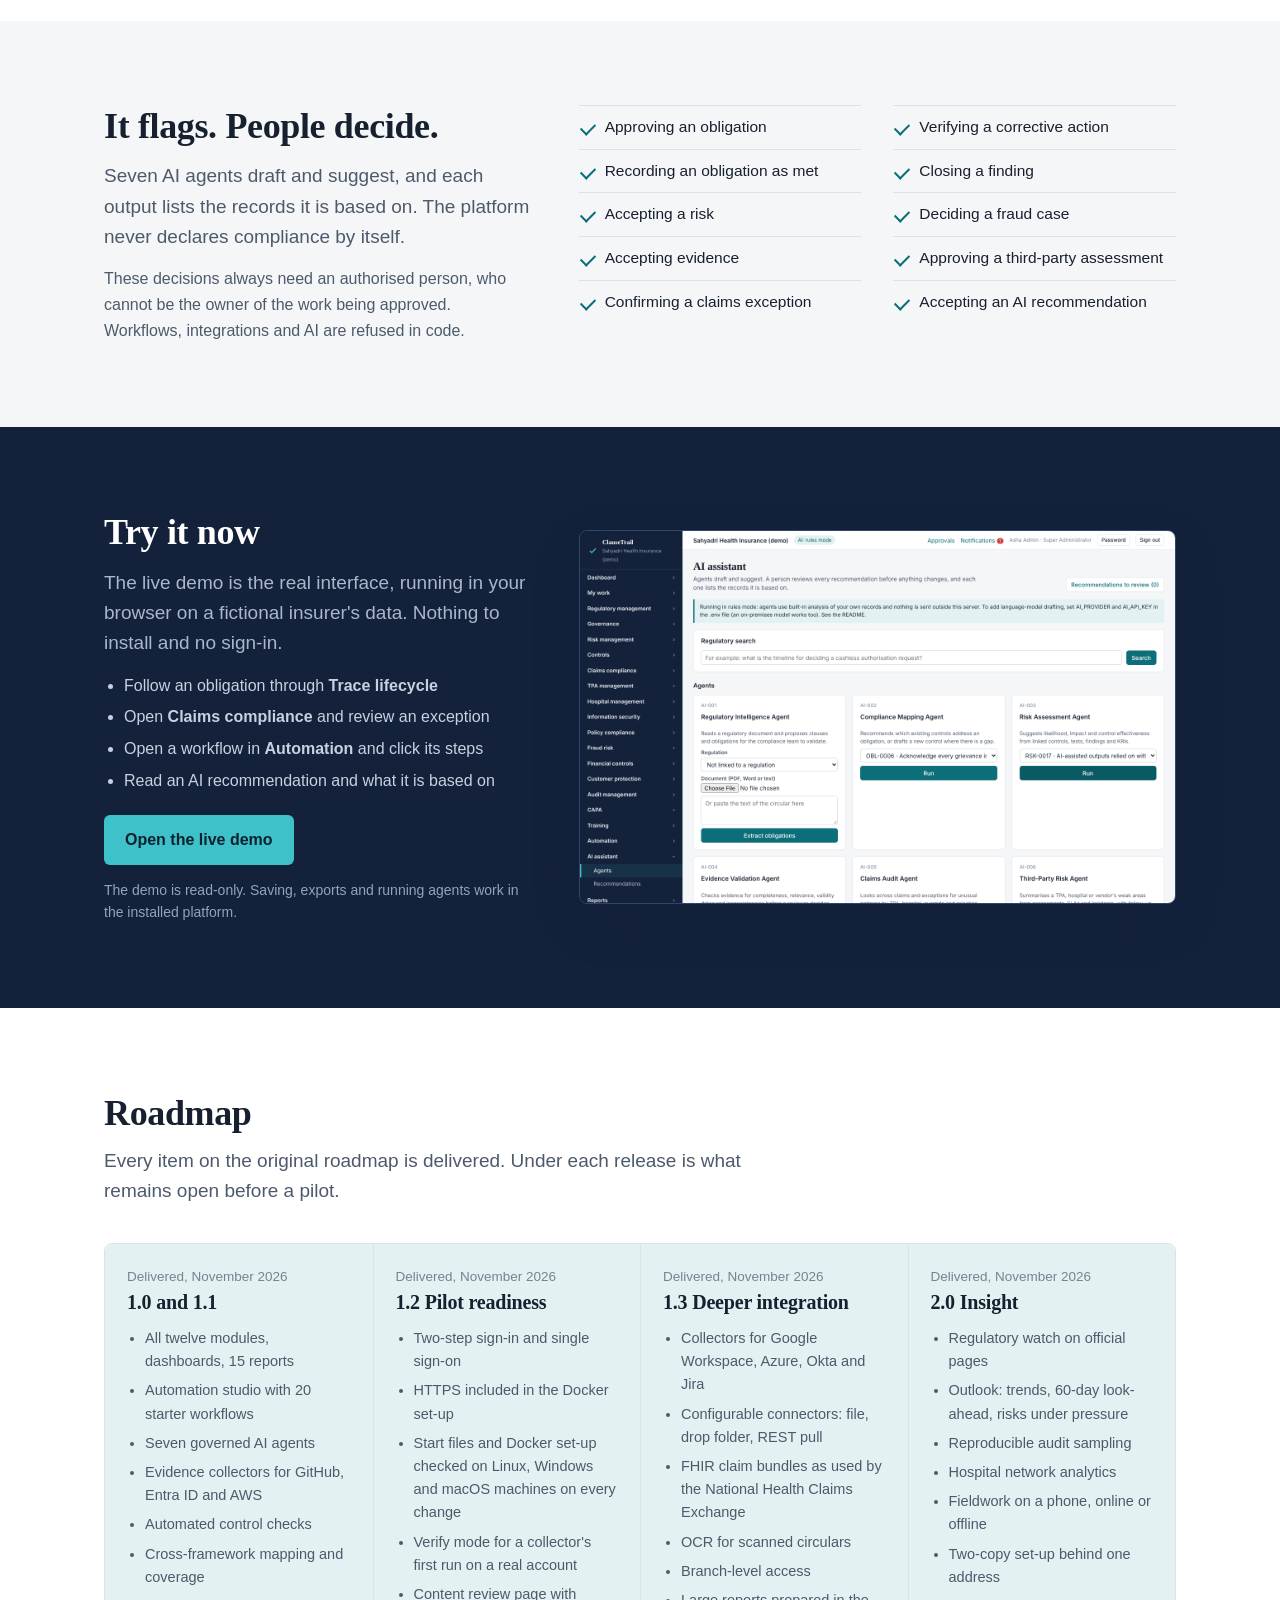
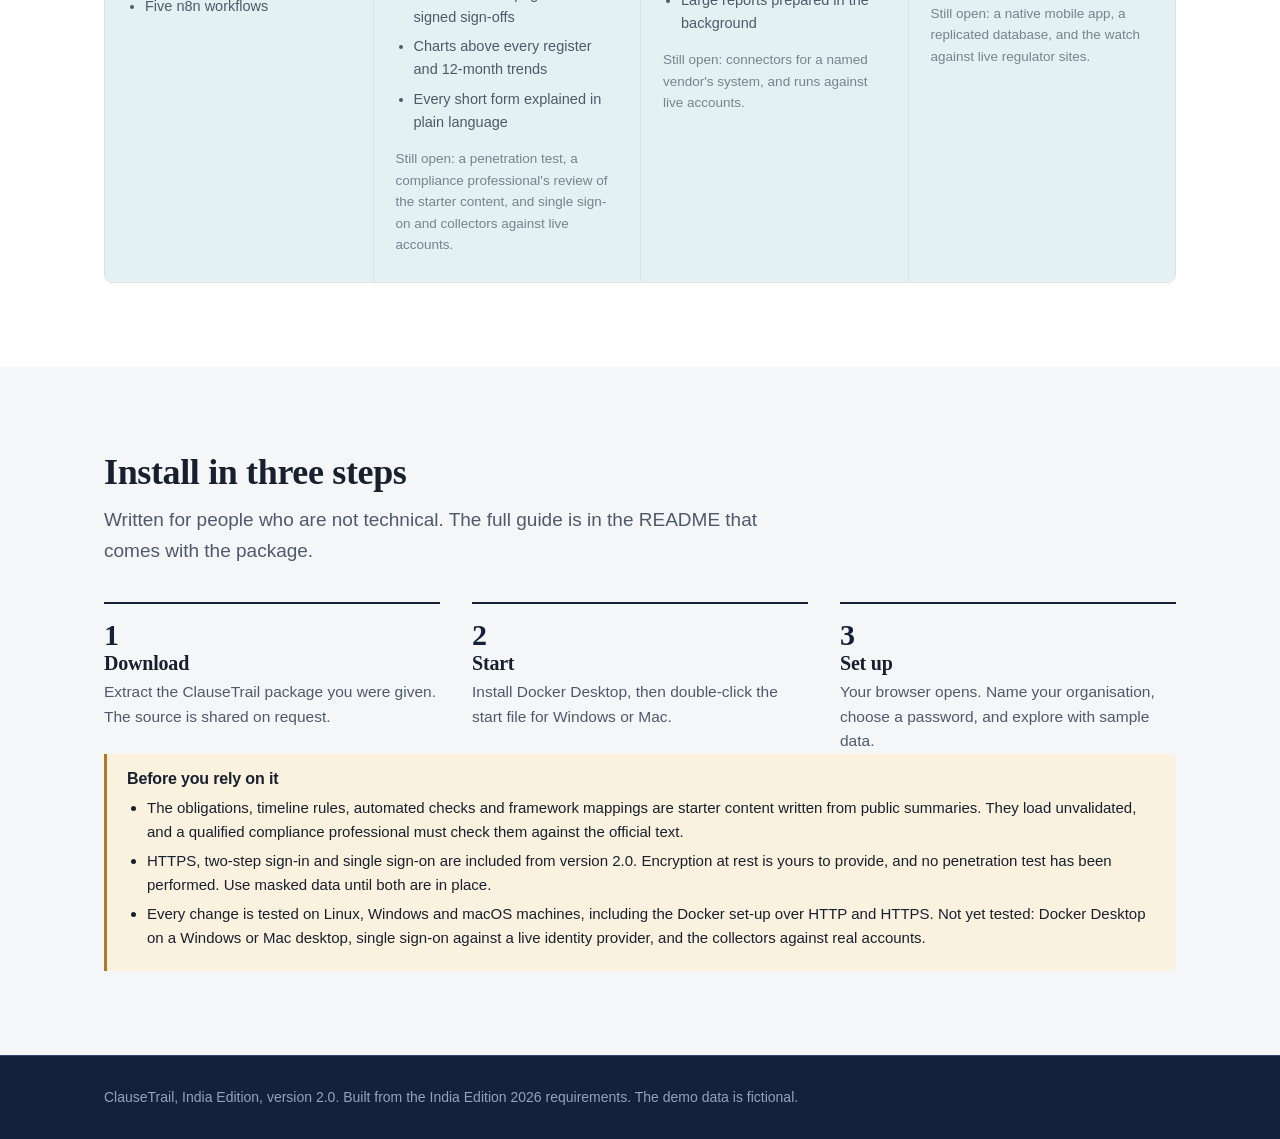
==== commit 9f1bdfd8: "Site and demo for version 2.0 Co-Authored-By: Claude Fable 5.2 <noreply@anthropic.com> Claude-Sessio" ====
--- a/index.html
+++ b/index.html
@@ -31,7 +31,7 @@
 .decide li::before { content:""; position:absolute; left:2px; top:17px; width:12px; height:7px; border-left:2.5px solid var(--teal); border-bottom:2.5px solid var(--teal); transform:rotate(-45deg); }
 table { width:100%; border-collapse:collapse; font-size:15px; background:var(--surface); } th { text-align:left; font-size:13.5px; color:var(--text-2); padding:10px 14px; border-bottom:1px solid var(--line); } td { padding:12px 14px; border-bottom:1px solid #eceff3; vertical-align:top; } .tw { border:1px solid var(--line); border-radius:8px; overflow-x:auto; }
 .road { display:grid; grid-template-columns:repeat(4,minmax(0,1fr)); gap:0; border:1px solid var(--line); border-radius:8px; overflow:hidden; background:var(--surface); } .road > div { padding:22px 22px 26px; border-left:1px solid var(--line); } .road > div:first-child { border-left:0; background:var(--teal-soft); }
-.road .open { font-size:13.5px; color:var(--muted); margin-top:14px; } .road > div:nth-child(2), .road > div:nth-child(3) { background:var(--teal-soft); }
+.road .open { font-size:13.5px; color:var(--muted); margin-top:14px; } .road > div { background:var(--teal-soft); }
 .road .when { font-size:13.5px; color:var(--muted); margin-bottom:4px; } .road ul { margin:12px 0 0; padding-left:18px; font-size:14.5px; color:var(--text-2); } .road li { margin-bottom:6px; }
 .steps { display:grid; grid-template-columns:repeat(3,minmax(0,1fr)); gap:32px; counter-reset:s; margin:0; padding:0; list-style:none; } .steps li { counter-increment:s; border-top:2px solid var(--ink); padding-top:14px; } .steps li::before { content:counter(s); font:600 30px var(--serif); display:block; color:var(--ink); } .steps p { color:var(--text-2); font-size:15.5px; margin-top:4px; }
 .note { border-left:3px solid var(--saffron); background:var(--saffron-soft); padding:16px 20px; border-radius:0 6px 6px 0; } .note h3 { font:600 16px var(--sans); margin-bottom:6px; } .note ul { margin:8px 0 0; padding-left:20px; } .note li { margin-bottom:5px; font-size:15px; }
@@ -85,6 +85,15 @@
     <img class="shot" src="images/automated-checks.png" alt="Automated checks screen listing seven checks across AWS, GitHub and Entra ID with pass and fail states" loading="lazy" width="1440" height="900"></div>
   <div class="feature flip"><div><h3>One control, several frameworks</h3><p>67 starter mappings link the control library to ISO 27001, NIST CSF 2.0, SOC 2, the DPDP Act and others. Coverage shows how many references are backed by a passing test and accepted evidence.</p></div>
     <img class="shot" src="images/framework-coverage.png" alt="Framework coverage table with references mapped and assured per framework" loading="lazy" width="1440" height="900"></div>
+  <div class="feature flip"><div><h3>See where things are heading</h3><p>The outlook draws twelve months of each measure with a straight-line projection, lists what falls due in the next 60 days, and ranks the risks under most pressure with the reasons.</p>
+    <ul><li>Indicators with their working shown, not black-box predictions</li><li>Nothing here changes a score or a status</li></ul></div>
+    <img class="shot" src="images/outlook.png" alt="Outlook page with five trend charts, each with a dashed projection point and a direction label" loading="lazy" width="1440" height="900"></div>
+  <div class="feature"><div><h3>The hospital network at a glance</h3><p>Every network hospital compared with the rest on volume, cost for the same diagnosis groups, exceptions and rejections. Outliers are flagged for review.</p>
+    <ul><li>Cost index of 1.00 means typical for the network</li><li>A flag is a reason to look, not a finding</li></ul></div>
+    <img class="shot" src="images/hospitals.png" alt="Hospital network analytics with a scatter of claims against exception rate and bars of cost against the network's typical cost" loading="lazy" width="1440" height="900"></div>
+  <div class="feature flip"><div><h3>Audit samples anyone can re-create</h3><p>Random, stratified and monetary-unit sampling with a suggested size and a recorded seed. The same seed and population always give the same sample.</p>
+    <ul><li>One click turns a sample into workpapers</li><li>Auditors record results on a phone, online or offline</li></ul></div>
+    <img class="shot" src="images/sampling.png" alt="Audit sampling result showing a stratified sample of 52 claims with population and sample bars by claim type" loading="lazy" width="1440" height="900"></div>
   <div class="feature"><div><h3>Charts where the numbers are</h3><p>Every register opens with a chart strip showing how its records split by status, severity or rating, and how many were added each month. The executive dashboard adds 12-month trends.</p>
     <ul><li>Findings raised against findings closed</li><li>Corrective actions due against verified</li><li>Grievances received against resolved</li><li>Hover any bar or point for the exact figure</li></ul></div>
     <img class="shot" src="images/trends.png" alt="Executive dashboard trend charts for findings, corrective actions, grievances, claims and control tests over 12 months" loading="lazy" width="1440" height="900"></div>
@@ -131,12 +140,12 @@
 </div></div></section>
 
 <section id="roadmap"><div class="wrap">
-  <div class="head"><h2>Roadmap</h2><p class="lede">What is delivered and what is proposed next. Items not marked delivered are plans, not commitments, and the order will follow what pilot users need.</p></div>
+  <div class="head"><h2>Roadmap</h2><p class="lede">Every item on the original roadmap is delivered. Under each release is what remains open before a pilot.</p></div>
   <div class="road">
     <div><p class="when">Delivered, November 2026</p><h3>1.0 and 1.1</h3><ul><li>All twelve modules, dashboards, 15 reports</li><li>Automation studio with 20 starter workflows</li><li>Seven governed AI agents</li><li>Evidence collectors for GitHub, Entra ID and AWS</li><li>Automated control checks</li><li>Cross-framework mapping and coverage</li><li>Five n8n workflows</li></ul></div>
     <div><p class="when">Delivered, November 2026</p><h3>1.2 Pilot readiness</h3><ul><li>Two-step sign-in and single sign-on</li><li>HTTPS included in the Docker set-up</li><li>Start files and Docker set-up checked on Linux, Windows and macOS machines on every change</li><li>Verify mode for a collector's first run on a real account</li><li>Content review page with signed sign-offs</li><li>Charts above every register and 12-month trends</li><li>Every short form explained in plain language</li></ul><p class="open">Still open: a penetration test, a compliance professional's review of the starter content, and single sign-on and collectors against live accounts.</p></div>
     <div><p class="when">Delivered, November 2026</p><h3>1.3 Deeper integration</h3><ul><li>Collectors for Google Workspace, Azure, Okta and Jira</li><li>Configurable connectors: file, drop folder, REST pull</li><li>FHIR claim bundles as used by the National Health Claims Exchange</li><li>OCR for scanned circulars</li><li>Branch-level access</li><li>Large reports prepared in the background</li></ul><p class="open">Still open: connectors for a named vendor's system, and runs against live accounts.</p></div>
-    <div><p class="when">Later</p><h3>2.0 Insight</h3><ul><li>Regulatory change watch from official sources</li><li>Predictive risk indicators</li><li>Automated audit sampling</li><li>Hospital network analytics</li><li>Mobile app for auditors</li><li>High-availability deployment</li></ul></div>
+    <div><p class="when">Delivered, November 2026</p><h3>2.0 Insight</h3><ul><li>Regulatory watch on official pages</li><li>Outlook: trends, 60-day look-ahead, risks under pressure</li><li>Reproducible audit sampling</li><li>Hospital network analytics</li><li>Fieldwork on a phone, online or offline</li><li>Two-copy set-up behind one address</li></ul><p class="open">Still open: a native mobile app, a replicated database, and the watch against live regulator sites.</p></div>
   </div>
 </div></section>
 
@@ -149,10 +158,10 @@
   </ol>
     <div class="note"><h3>Before you rely on it</h3>
     <ul><li>The obligations, timeline rules, automated checks and framework mappings are starter content written from public summaries. They load unvalidated, and a qualified compliance professional must check them against the official text.</li>
-      <li>HTTPS, two-step sign-in and single sign-on are included from version 1.3. Encryption at rest is yours to provide, and no penetration test has been performed. Use masked data until both are in place.</li>
+      <li>HTTPS, two-step sign-in and single sign-on are included from version 2.0. Encryption at rest is yours to provide, and no penetration test has been performed. Use masked data until both are in place.</li>
       <li>Every change is tested on Linux, Windows and macOS machines, including the Docker set-up over HTTP and HTTPS. Not yet tested: Docker Desktop on a Windows or Mac desktop, single sign-on against a live identity provider, and the collectors against real accounts.</li></ul></div>
 </div></section>
 
-<footer><div class="wrap">ClauseTrail, India Edition, version 1.3. Built from the India Edition 2026 requirements. The demo data is fictional.</div></footer>
+<footer><div class="wrap">ClauseTrail, India Edition, version 2.0. Built from the India Edition 2026 requirements. The demo data is fictional.</div></footer>
 </body>
 </html>
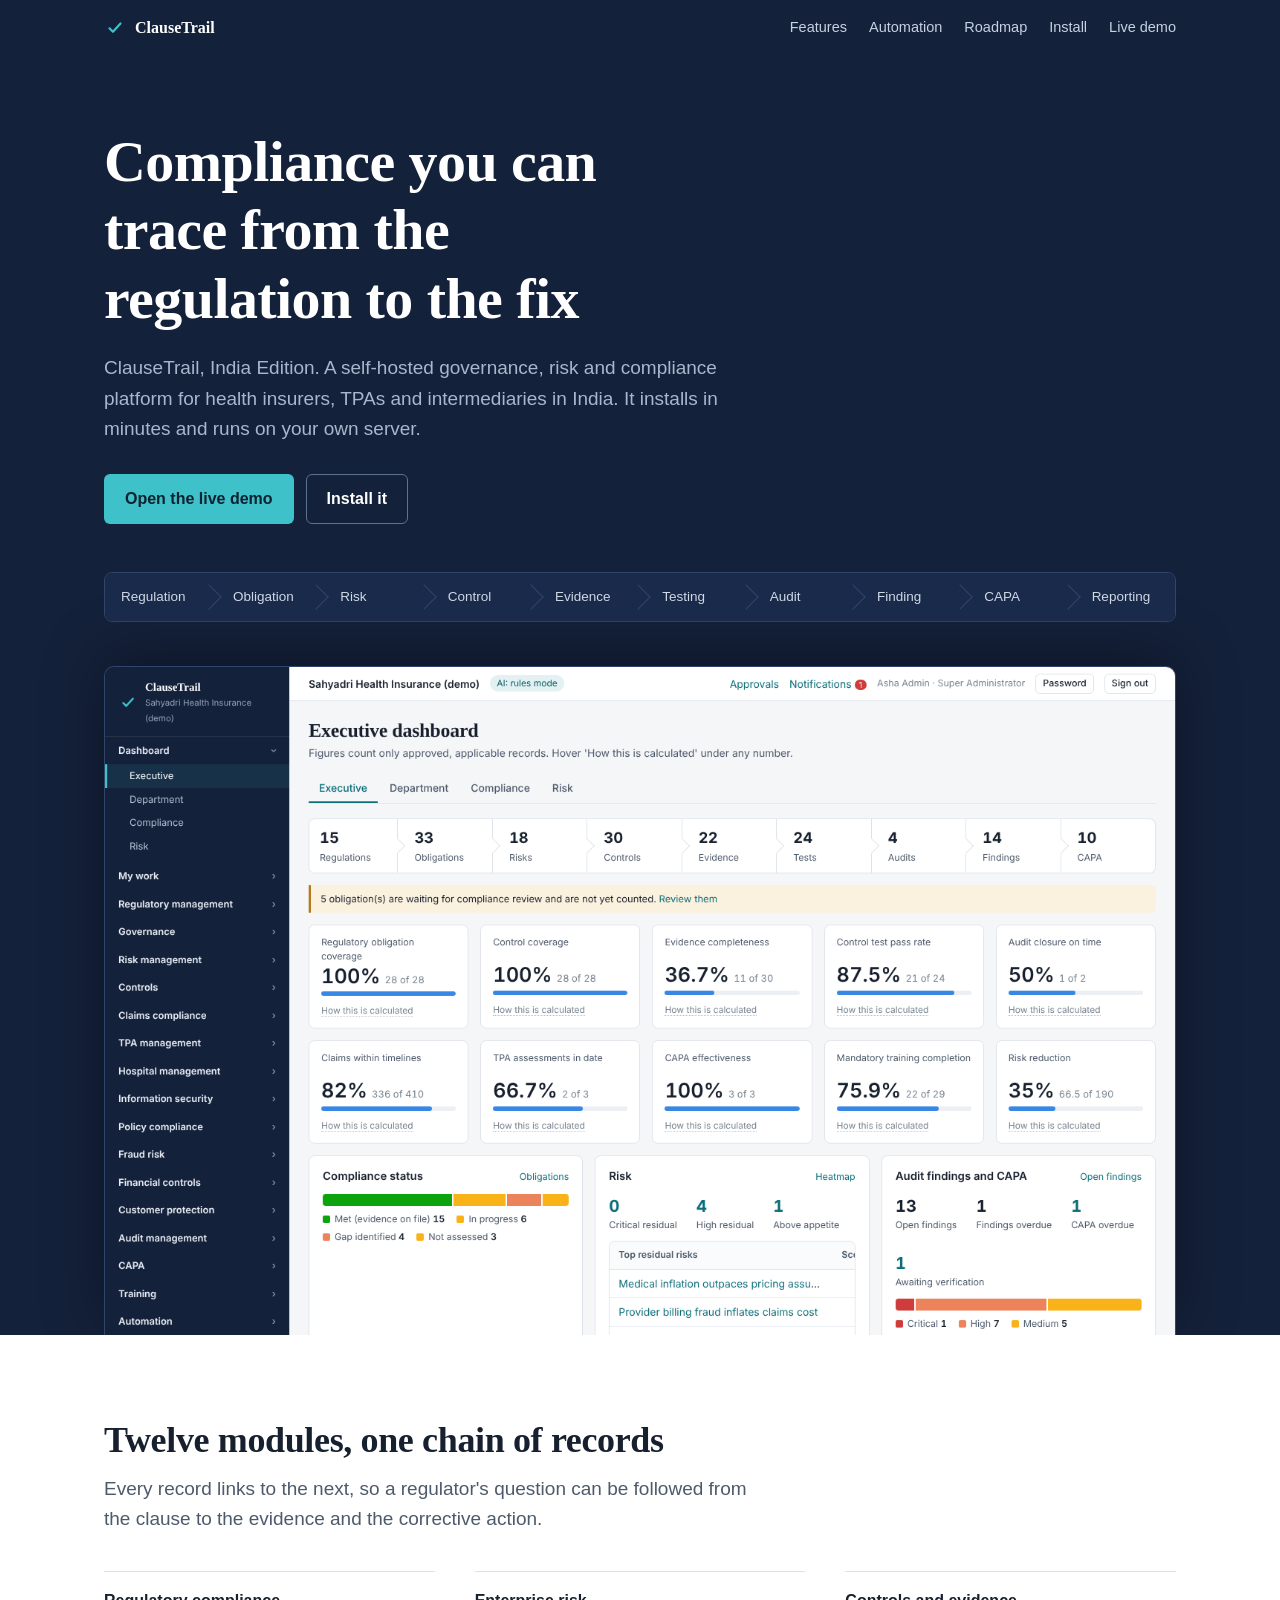
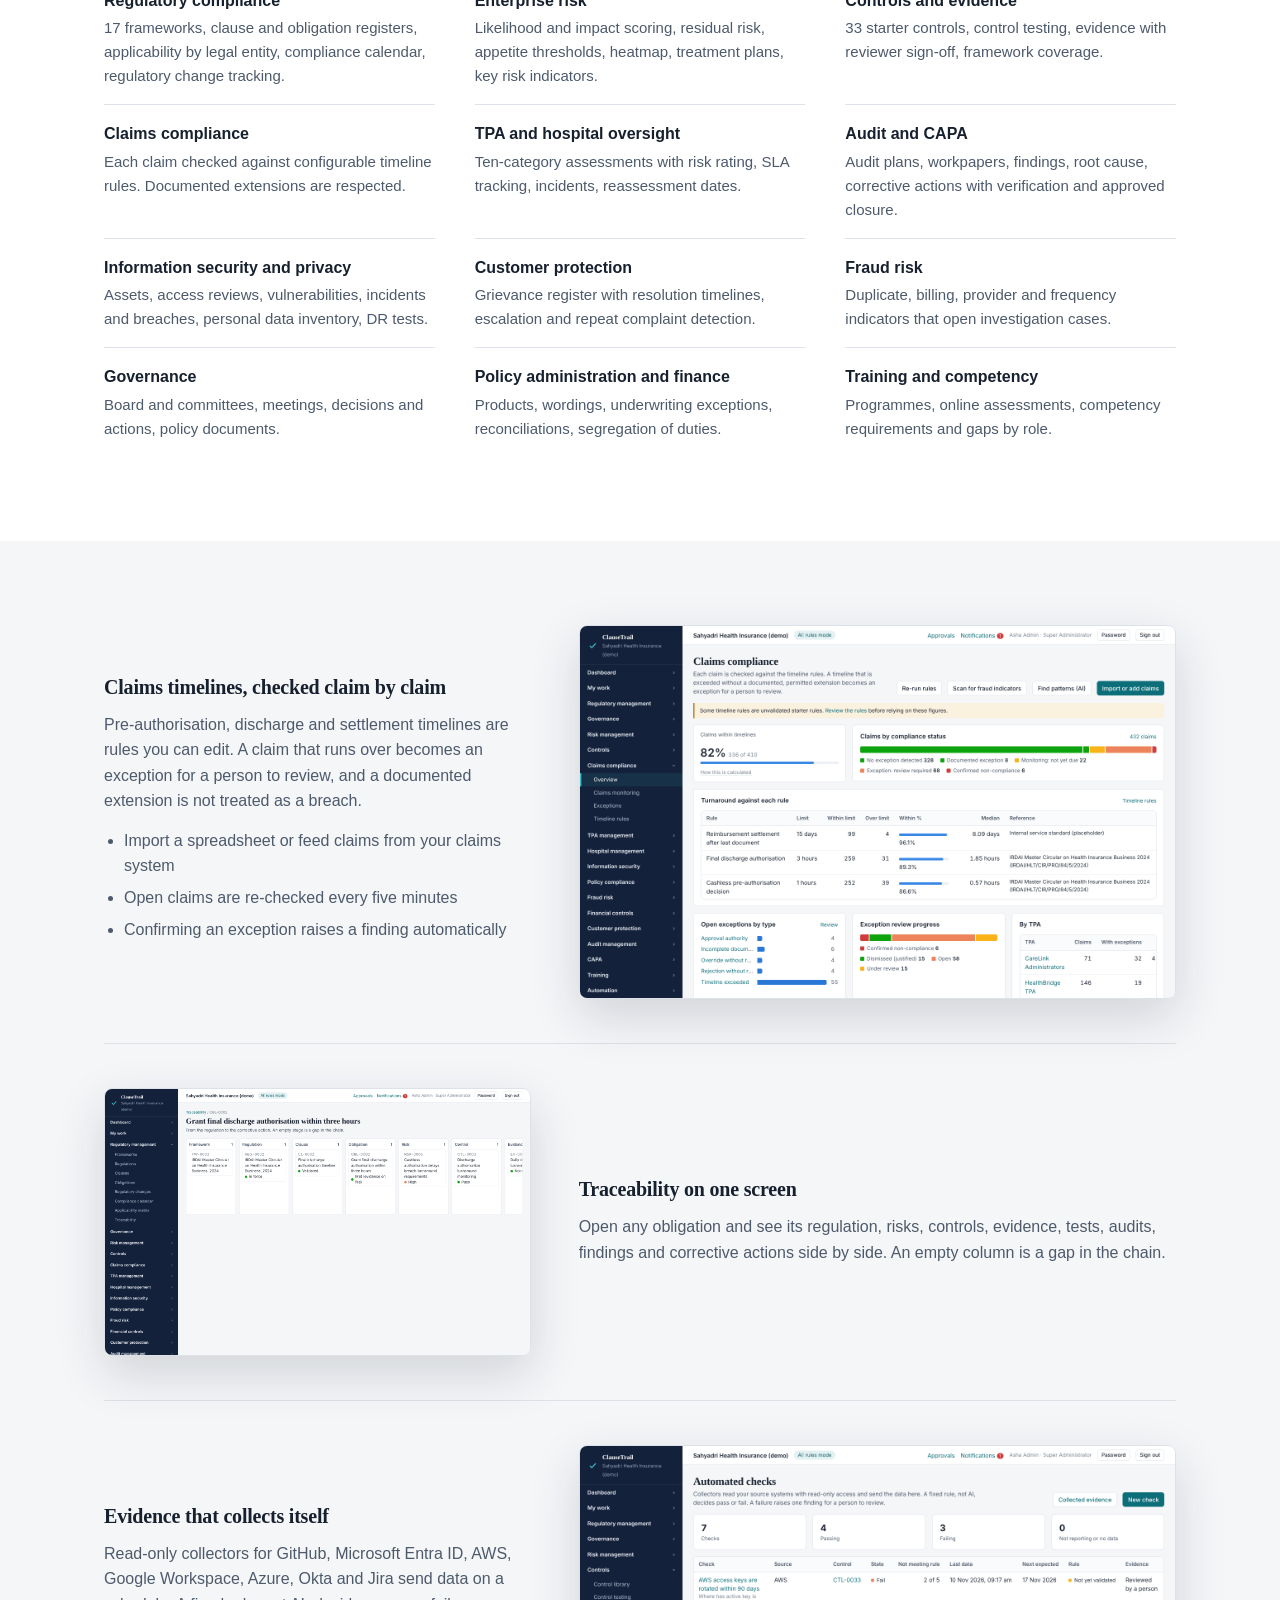
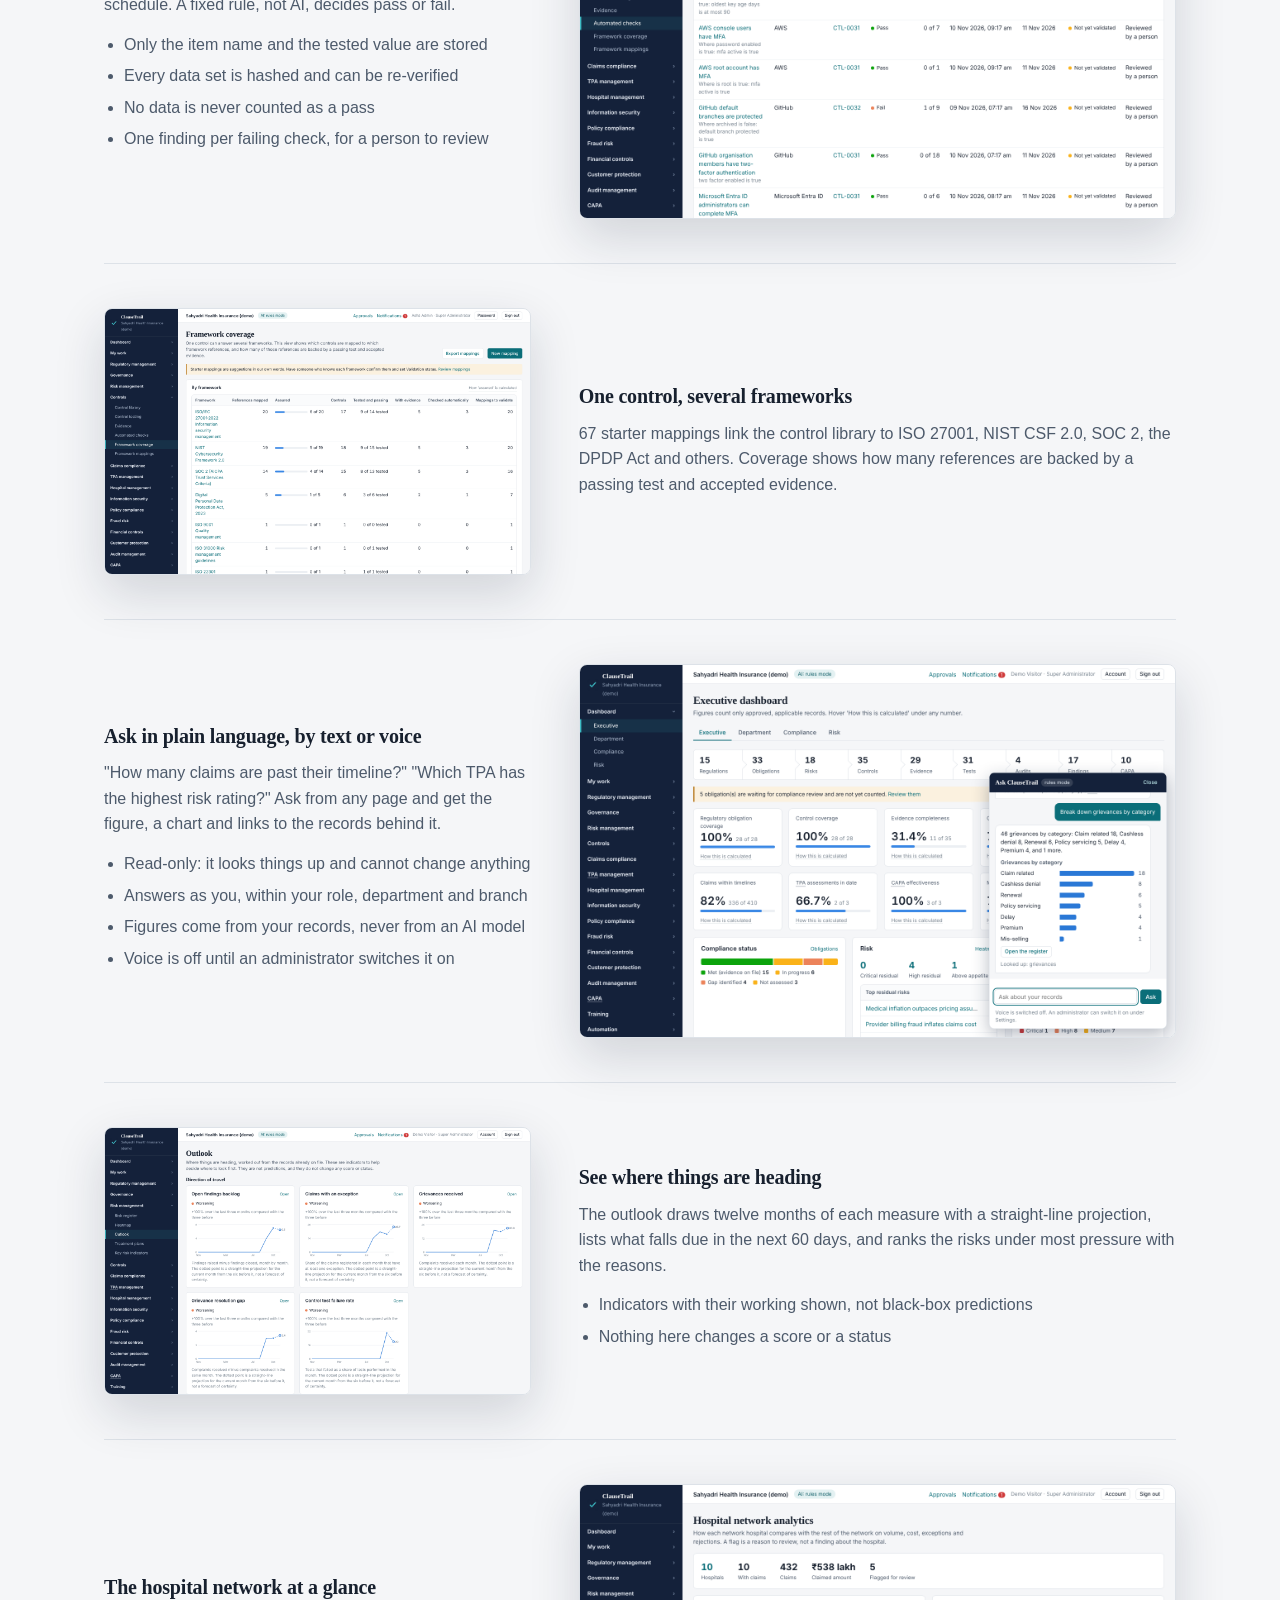
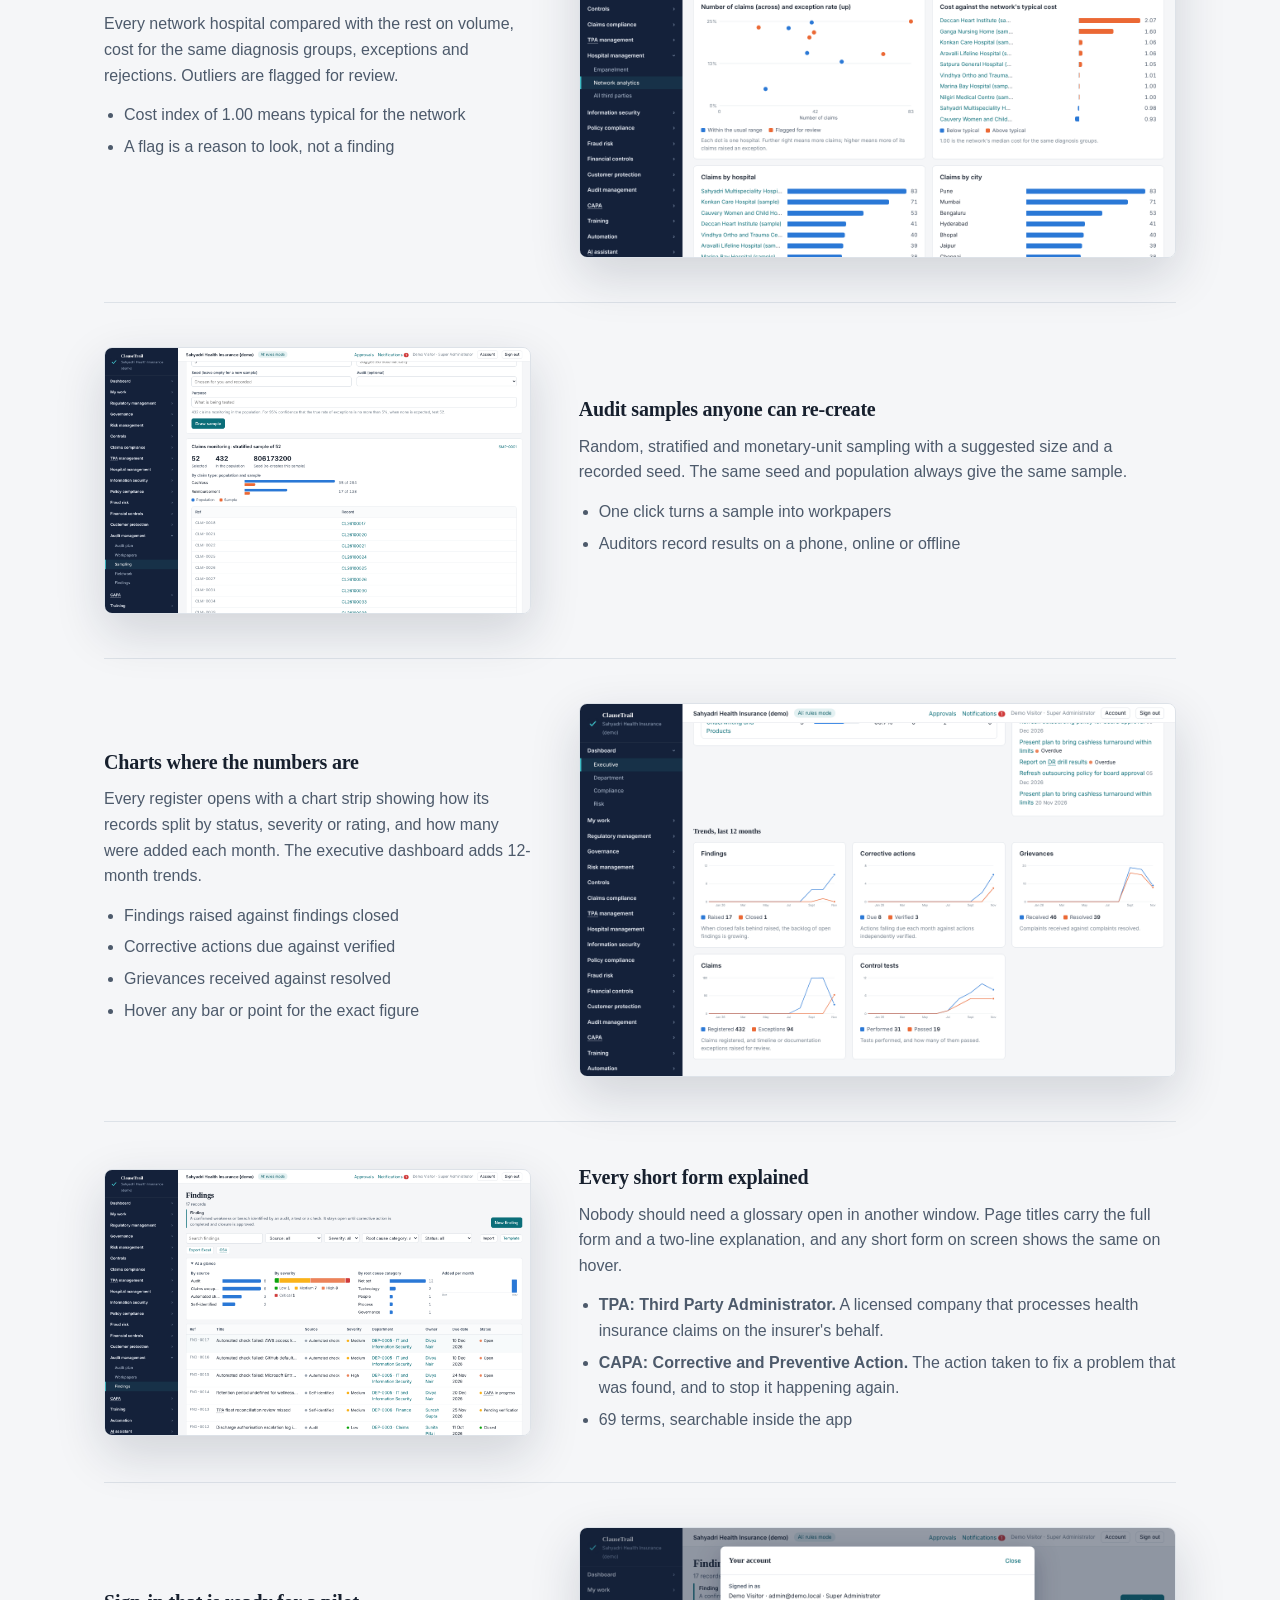
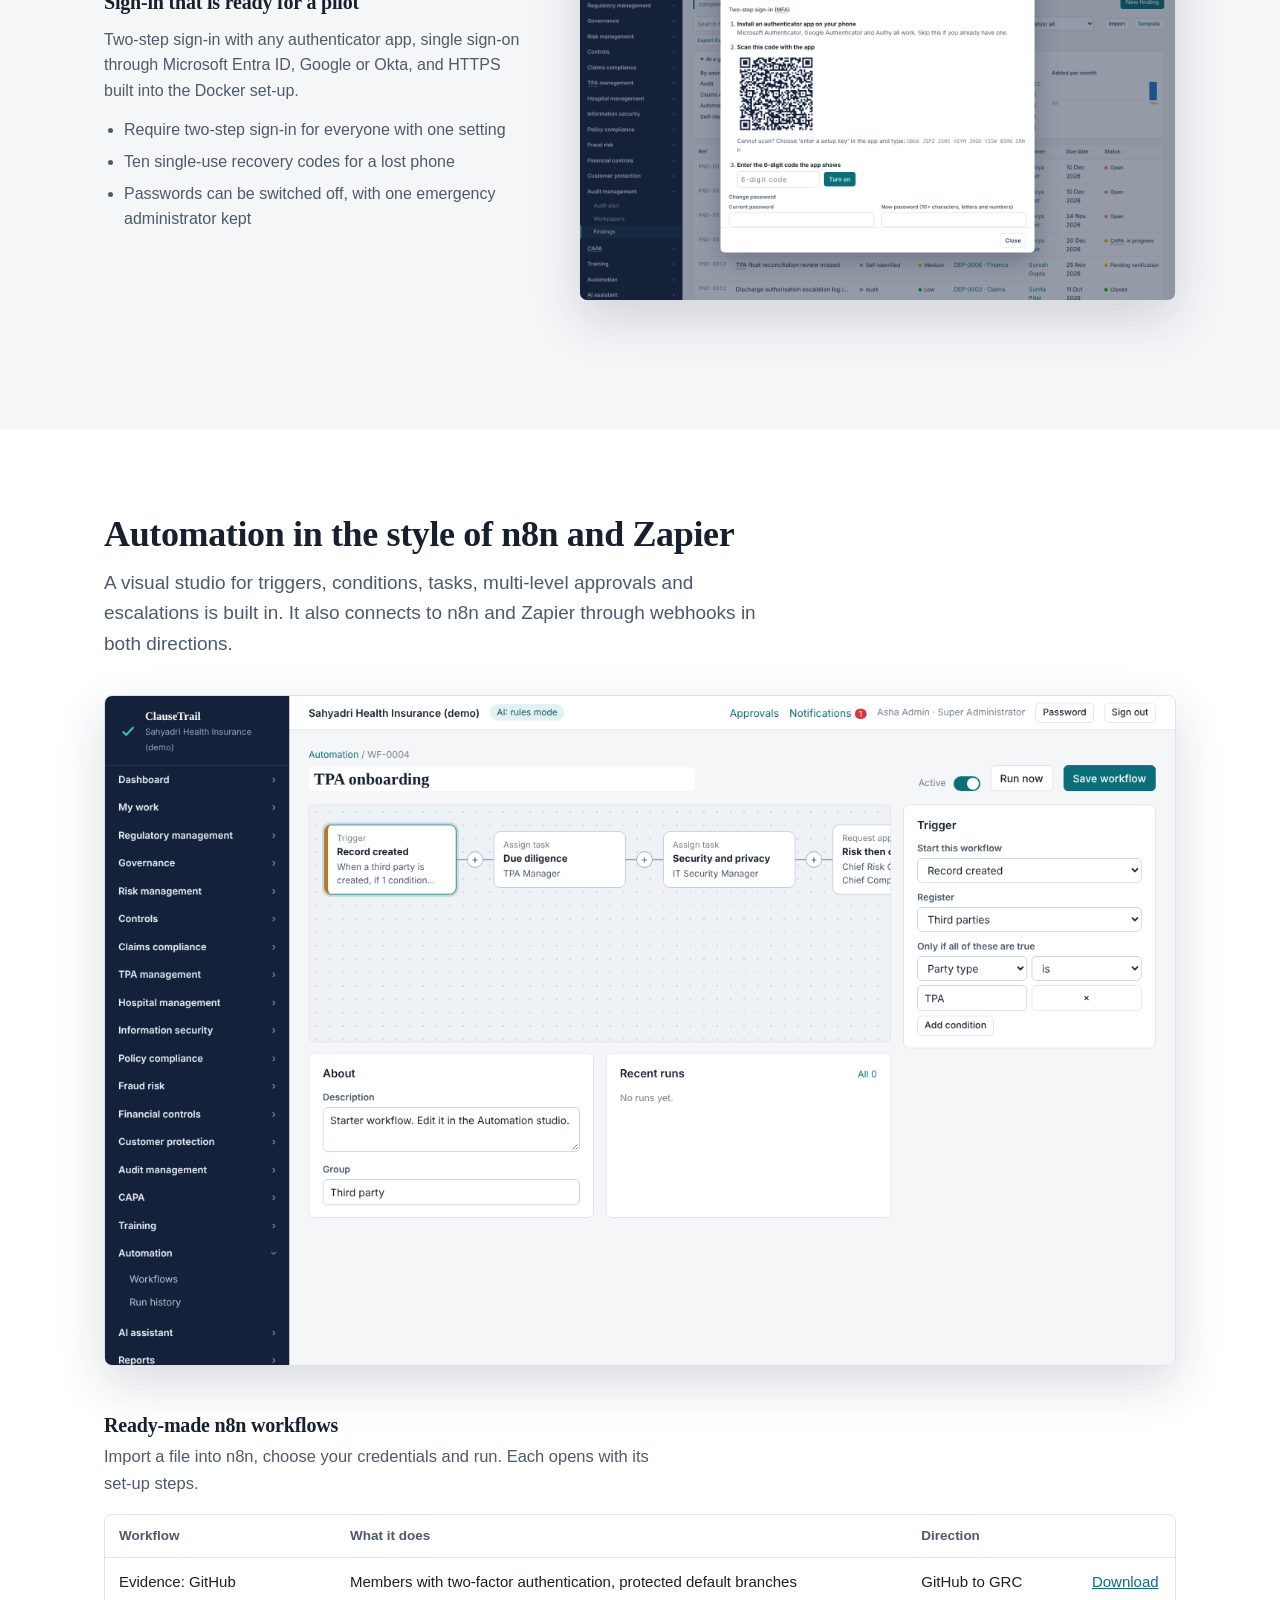
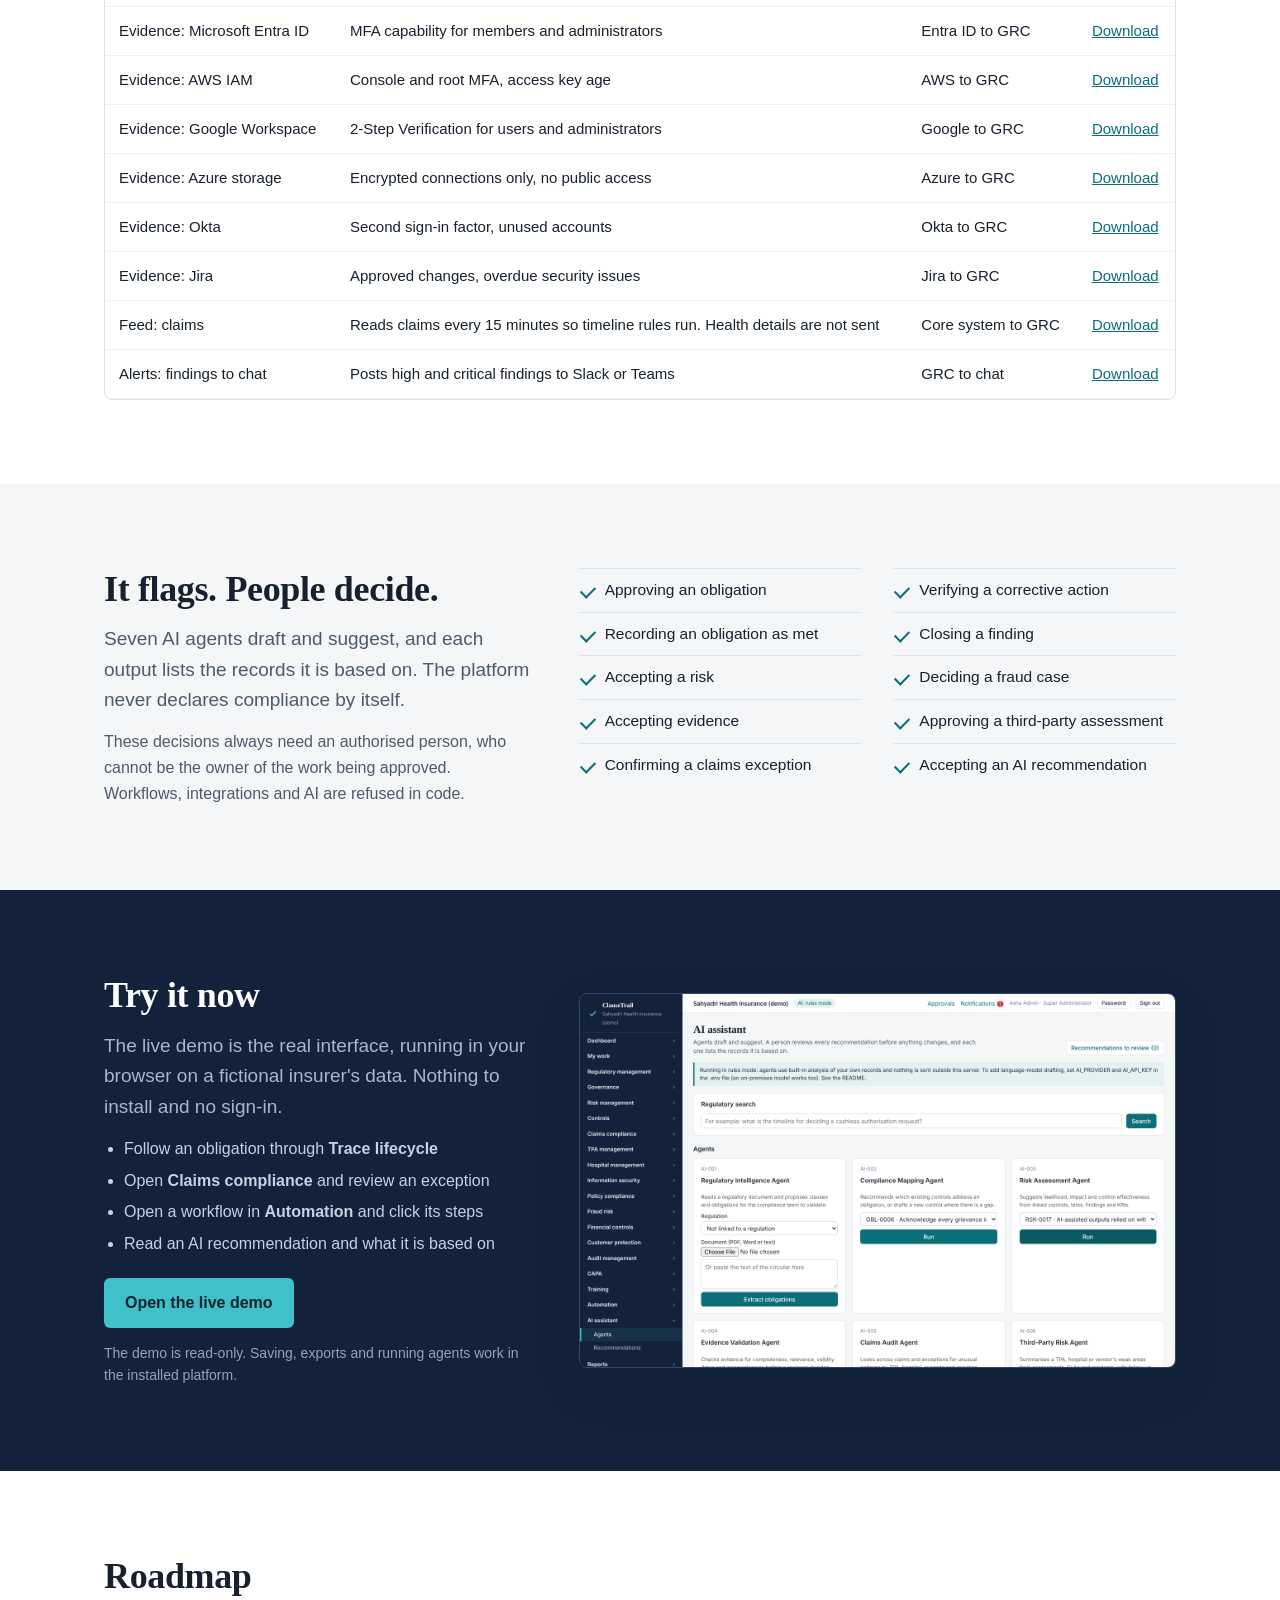
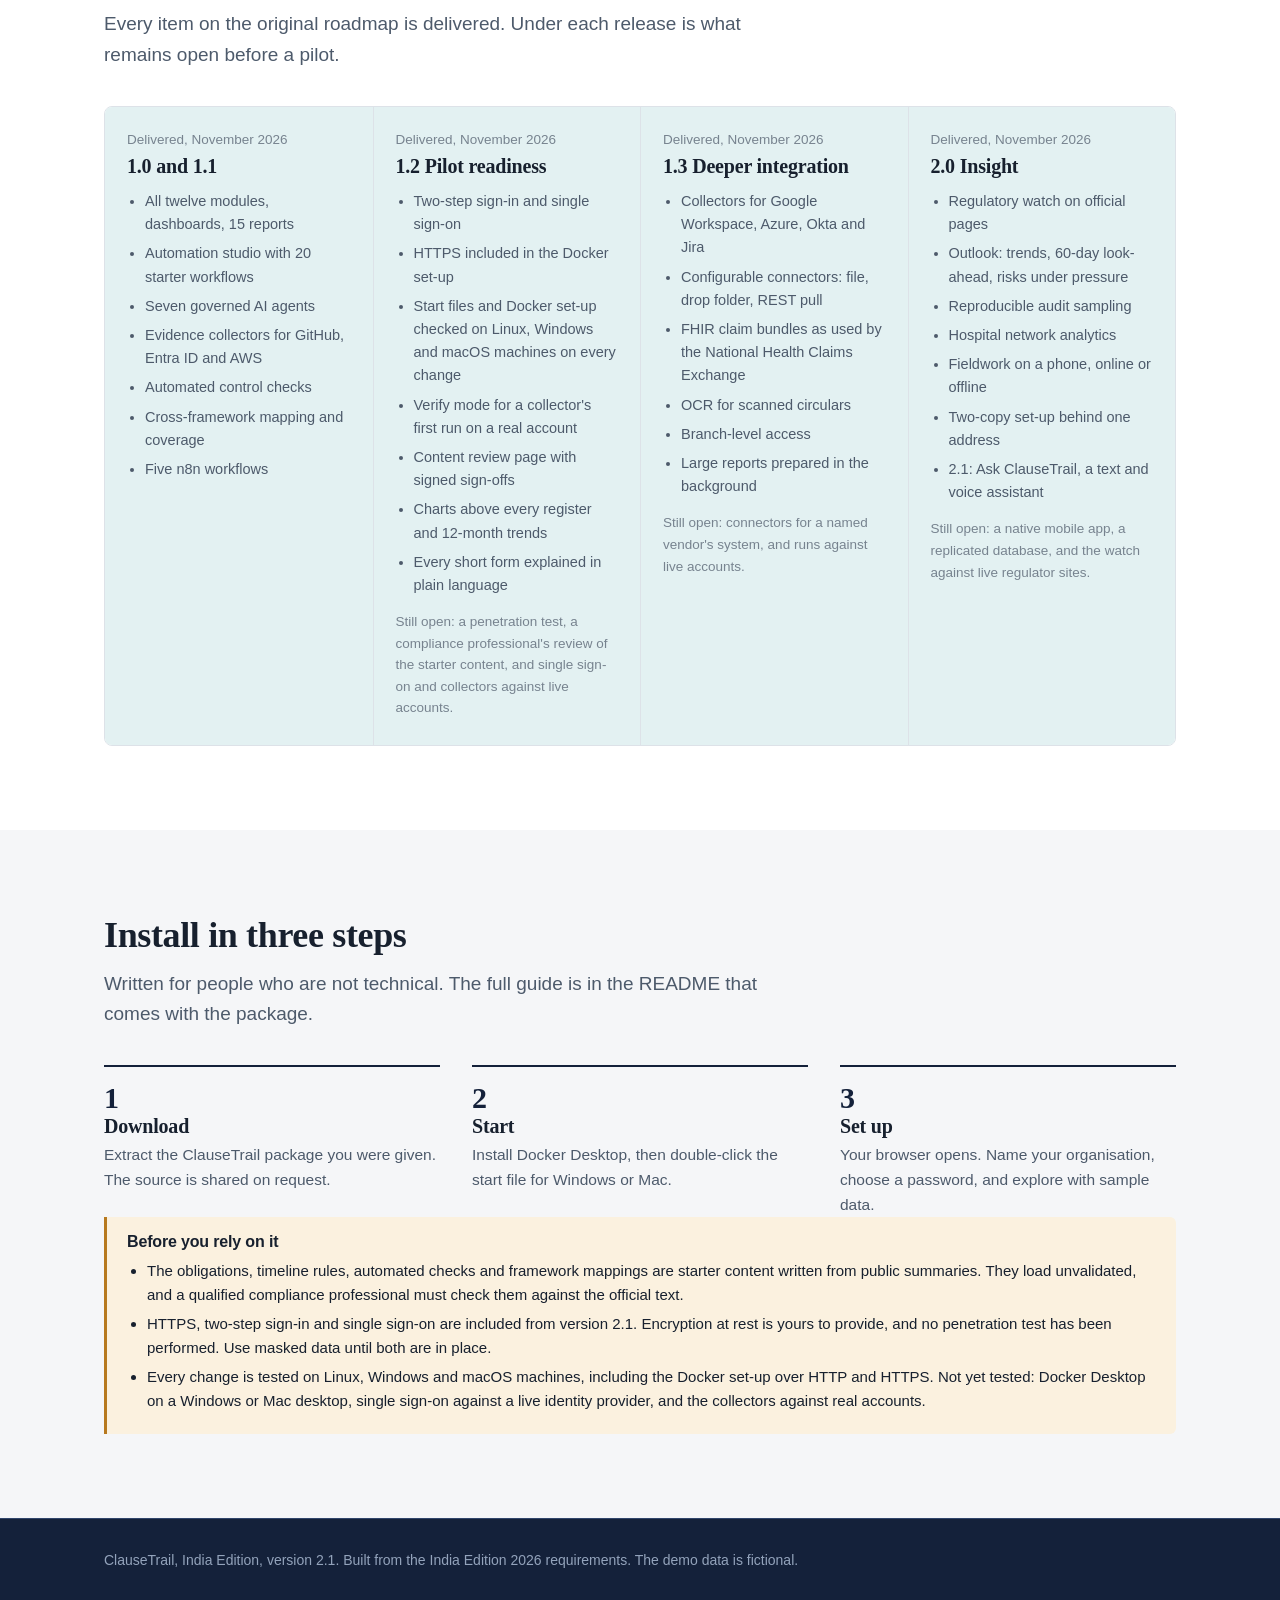
==== commit a41c111c: "Site and demo for version 2.1 Co-Authored-By: Claude Fable 5.2 <noreply@anthropic.com> Claude-Sessio" ====
--- a/index.html
+++ b/index.html
@@ -85,6 +85,9 @@
     <img class="shot" src="images/automated-checks.png" alt="Automated checks screen listing seven checks across AWS, GitHub and Entra ID with pass and fail states" loading="lazy" width="1440" height="900"></div>
   <div class="feature flip"><div><h3>One control, several frameworks</h3><p>67 starter mappings link the control library to ISO 27001, NIST CSF 2.0, SOC 2, the DPDP Act and others. Coverage shows how many references are backed by a passing test and accepted evidence.</p></div>
     <img class="shot" src="images/framework-coverage.png" alt="Framework coverage table with references mapped and assured per framework" loading="lazy" width="1440" height="900"></div>
+  <div class="feature"><div><h3>Ask in plain language, by text or voice</h3><p>"How many claims are past their timeline?" "Which TPA has the highest risk rating?" Ask from any page and get the figure, a chart and links to the records behind it.</p>
+    <ul><li>Read-only: it looks things up and cannot change anything</li><li>Answers as you, within your role, department and branch</li><li>Figures come from your records, never from an AI model</li><li>Voice is off until an administrator switches it on</li></ul></div>
+    <img class="shot" src="images/ask.png" alt="Ask ClauseTrail panel answering a question about grievances by category with a bar chart" loading="lazy" width="1440" height="900"></div>
   <div class="feature flip"><div><h3>See where things are heading</h3><p>The outlook draws twelve months of each measure with a straight-line projection, lists what falls due in the next 60 days, and ranks the risks under most pressure with the reasons.</p>
     <ul><li>Indicators with their working shown, not black-box predictions</li><li>Nothing here changes a score or a status</li></ul></div>
     <img class="shot" src="images/outlook.png" alt="Outlook page with five trend charts, each with a dashed projection point and a direction label" loading="lazy" width="1440" height="900"></div>
@@ -145,7 +148,7 @@
     <div><p class="when">Delivered, November 2026</p><h3>1.0 and 1.1</h3><ul><li>All twelve modules, dashboards, 15 reports</li><li>Automation studio with 20 starter workflows</li><li>Seven governed AI agents</li><li>Evidence collectors for GitHub, Entra ID and AWS</li><li>Automated control checks</li><li>Cross-framework mapping and coverage</li><li>Five n8n workflows</li></ul></div>
     <div><p class="when">Delivered, November 2026</p><h3>1.2 Pilot readiness</h3><ul><li>Two-step sign-in and single sign-on</li><li>HTTPS included in the Docker set-up</li><li>Start files and Docker set-up checked on Linux, Windows and macOS machines on every change</li><li>Verify mode for a collector's first run on a real account</li><li>Content review page with signed sign-offs</li><li>Charts above every register and 12-month trends</li><li>Every short form explained in plain language</li></ul><p class="open">Still open: a penetration test, a compliance professional's review of the starter content, and single sign-on and collectors against live accounts.</p></div>
     <div><p class="when">Delivered, November 2026</p><h3>1.3 Deeper integration</h3><ul><li>Collectors for Google Workspace, Azure, Okta and Jira</li><li>Configurable connectors: file, drop folder, REST pull</li><li>FHIR claim bundles as used by the National Health Claims Exchange</li><li>OCR for scanned circulars</li><li>Branch-level access</li><li>Large reports prepared in the background</li></ul><p class="open">Still open: connectors for a named vendor's system, and runs against live accounts.</p></div>
-    <div><p class="when">Delivered, November 2026</p><h3>2.0 Insight</h3><ul><li>Regulatory watch on official pages</li><li>Outlook: trends, 60-day look-ahead, risks under pressure</li><li>Reproducible audit sampling</li><li>Hospital network analytics</li><li>Fieldwork on a phone, online or offline</li><li>Two-copy set-up behind one address</li></ul><p class="open">Still open: a native mobile app, a replicated database, and the watch against live regulator sites.</p></div>
+    <div><p class="when">Delivered, November 2026</p><h3>2.0 Insight</h3><ul><li>Regulatory watch on official pages</li><li>Outlook: trends, 60-day look-ahead, risks under pressure</li><li>Reproducible audit sampling</li><li>Hospital network analytics</li><li>Fieldwork on a phone, online or offline</li><li>Two-copy set-up behind one address</li><li>2.1: Ask ClauseTrail, a text and voice assistant</li></ul><p class="open">Still open: a native mobile app, a replicated database, and the watch against live regulator sites.</p></div>
   </div>
 </div></section>
 
@@ -158,10 +161,10 @@
   </ol>
     <div class="note"><h3>Before you rely on it</h3>
     <ul><li>The obligations, timeline rules, automated checks and framework mappings are starter content written from public summaries. They load unvalidated, and a qualified compliance professional must check them against the official text.</li>
-      <li>HTTPS, two-step sign-in and single sign-on are included from version 2.0. Encryption at rest is yours to provide, and no penetration test has been performed. Use masked data until both are in place.</li>
+      <li>HTTPS, two-step sign-in and single sign-on are included from version 2.1. Encryption at rest is yours to provide, and no penetration test has been performed. Use masked data until both are in place.</li>
       <li>Every change is tested on Linux, Windows and macOS machines, including the Docker set-up over HTTP and HTTPS. Not yet tested: Docker Desktop on a Windows or Mac desktop, single sign-on against a live identity provider, and the collectors against real accounts.</li></ul></div>
 </div></section>
 
-<footer><div class="wrap">ClauseTrail, India Edition, version 2.0. Built from the India Edition 2026 requirements. The demo data is fictional.</div></footer>
+<footer><div class="wrap">ClauseTrail, India Edition, version 2.1. Built from the India Edition 2026 requirements. The demo data is fictional.</div></footer>
 </body>
 </html>
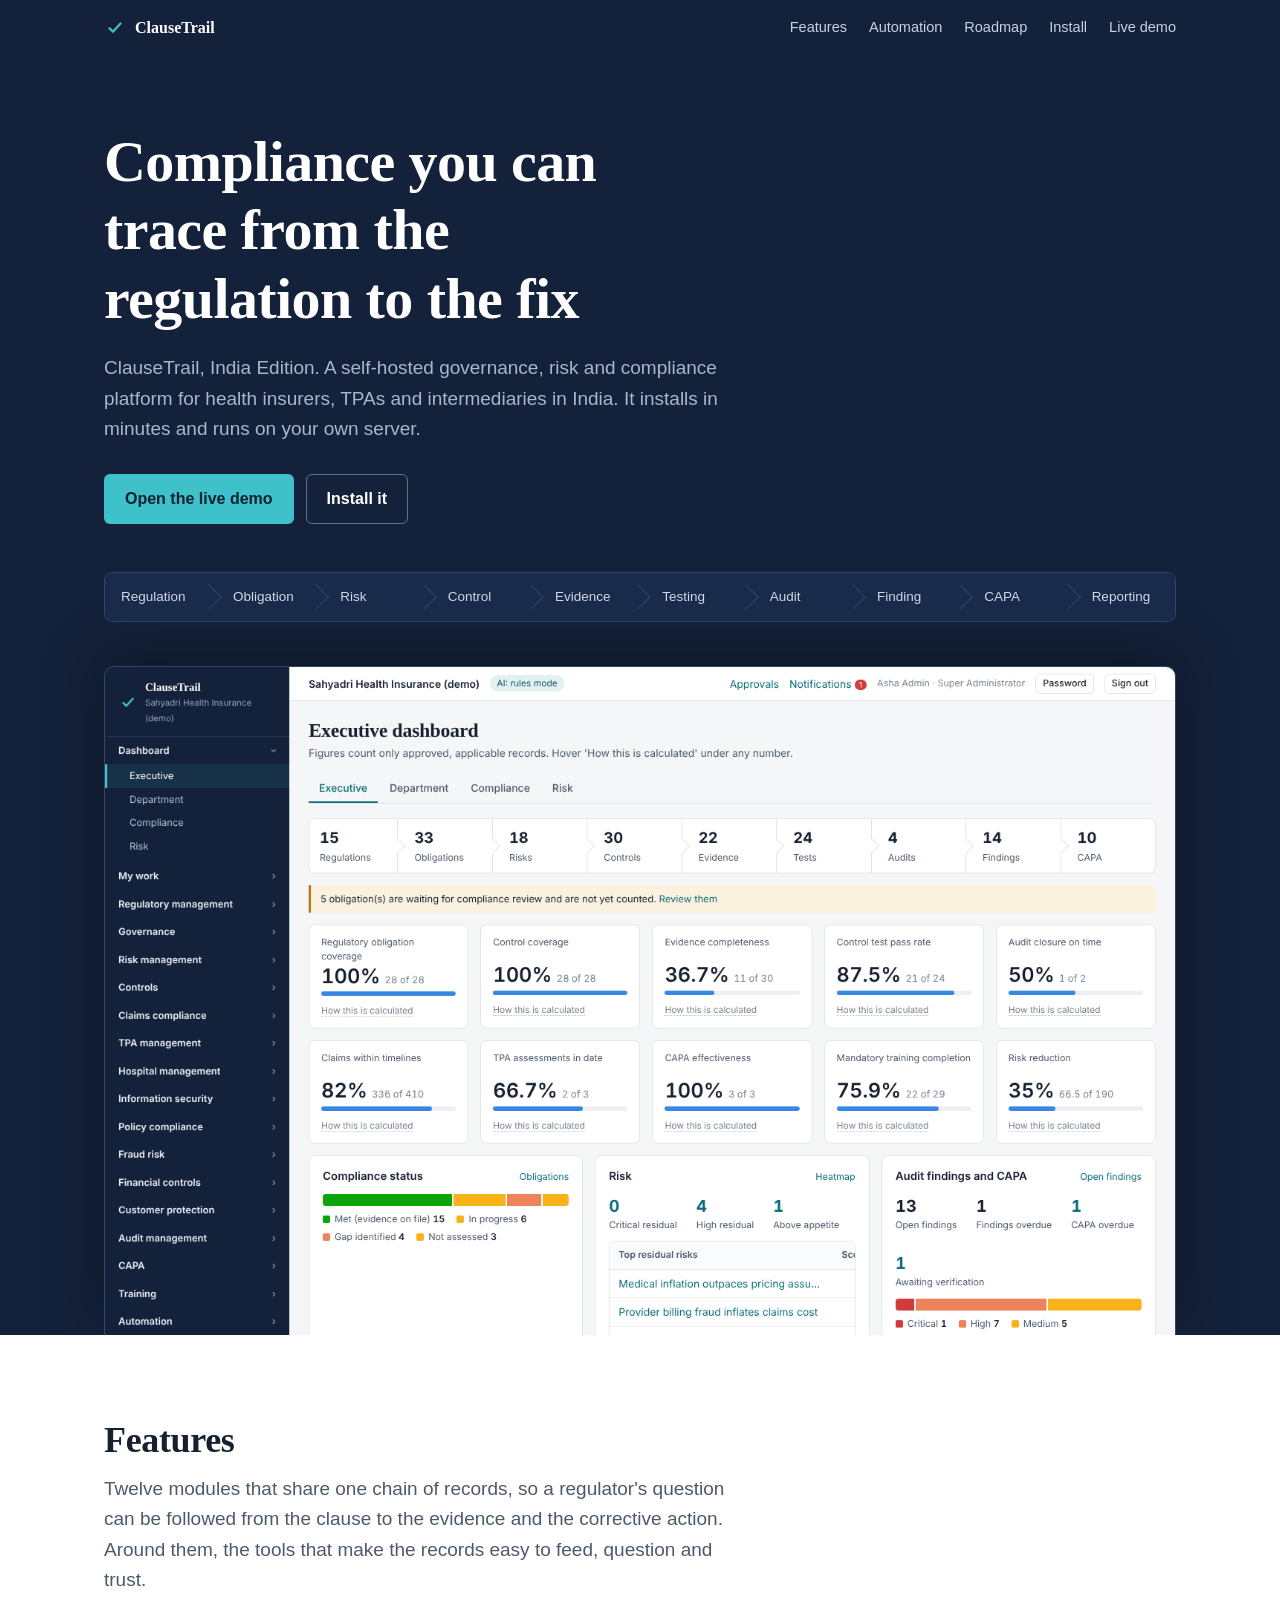
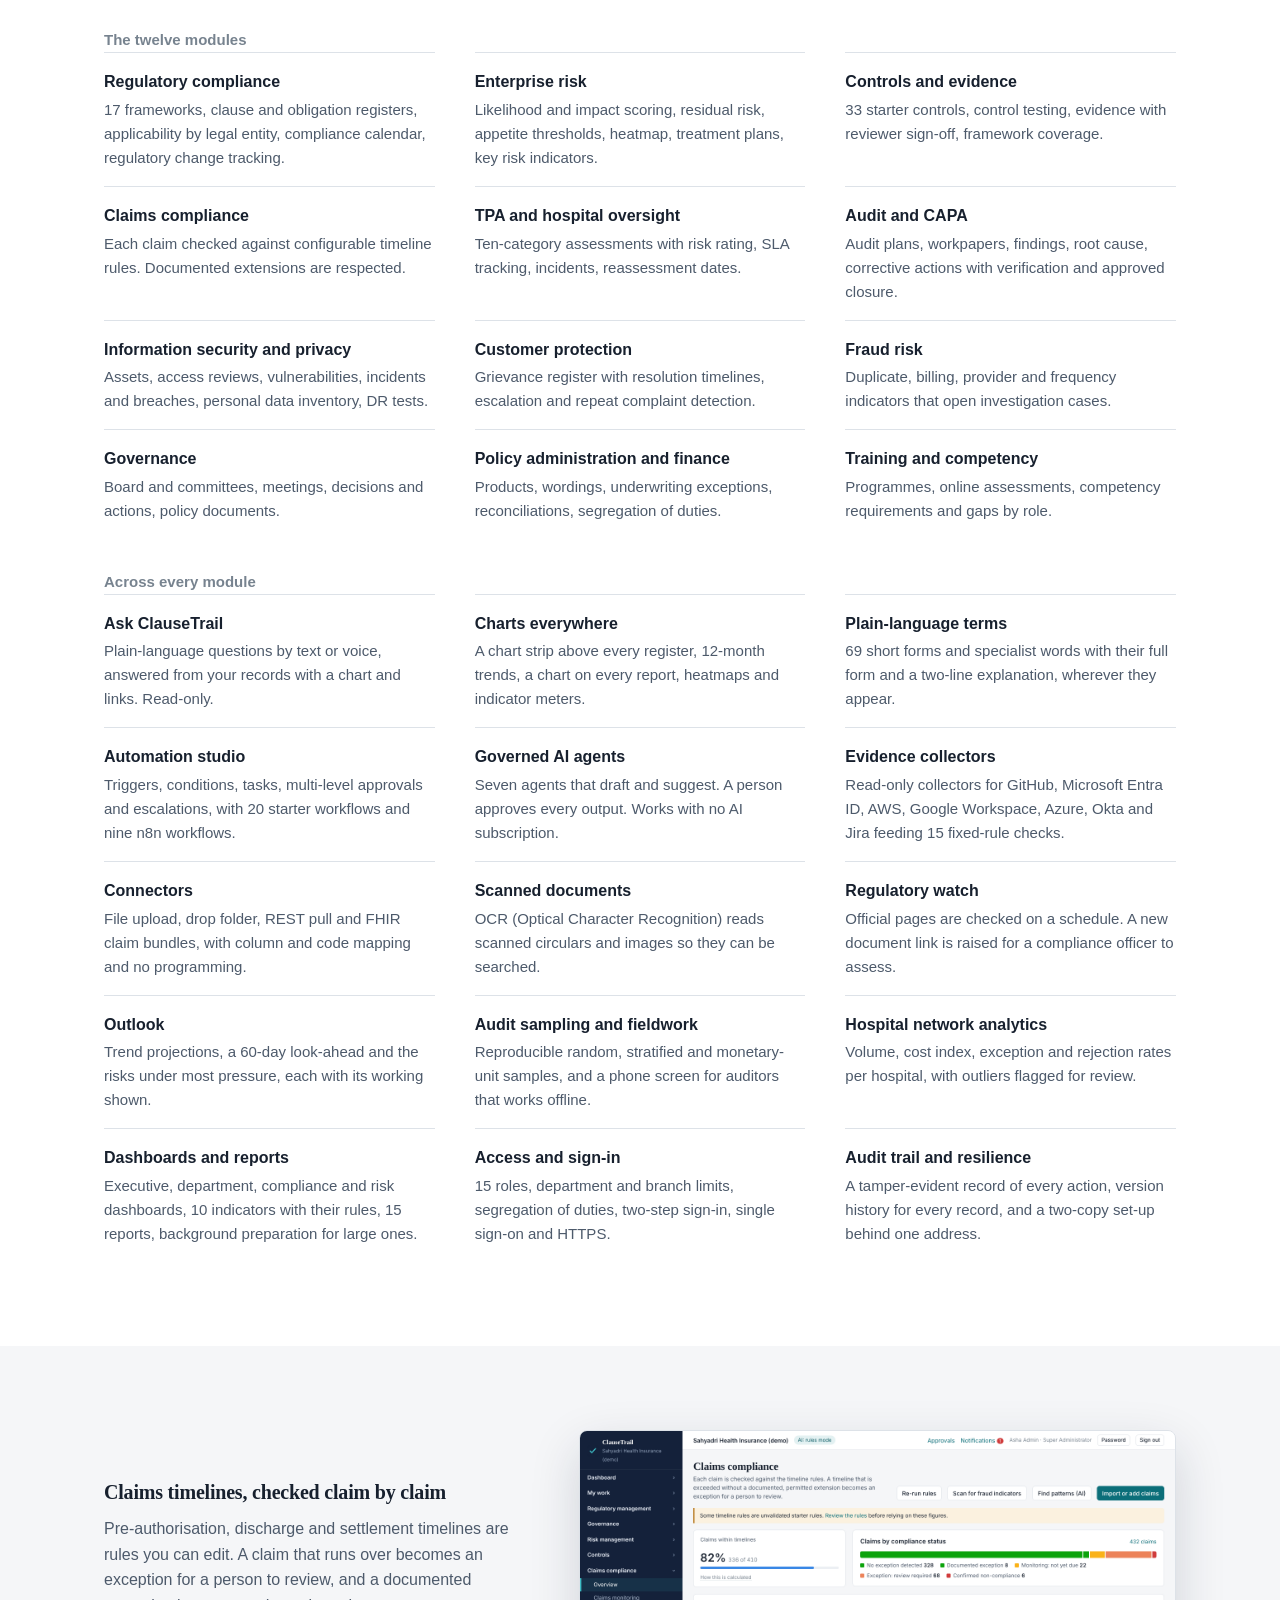
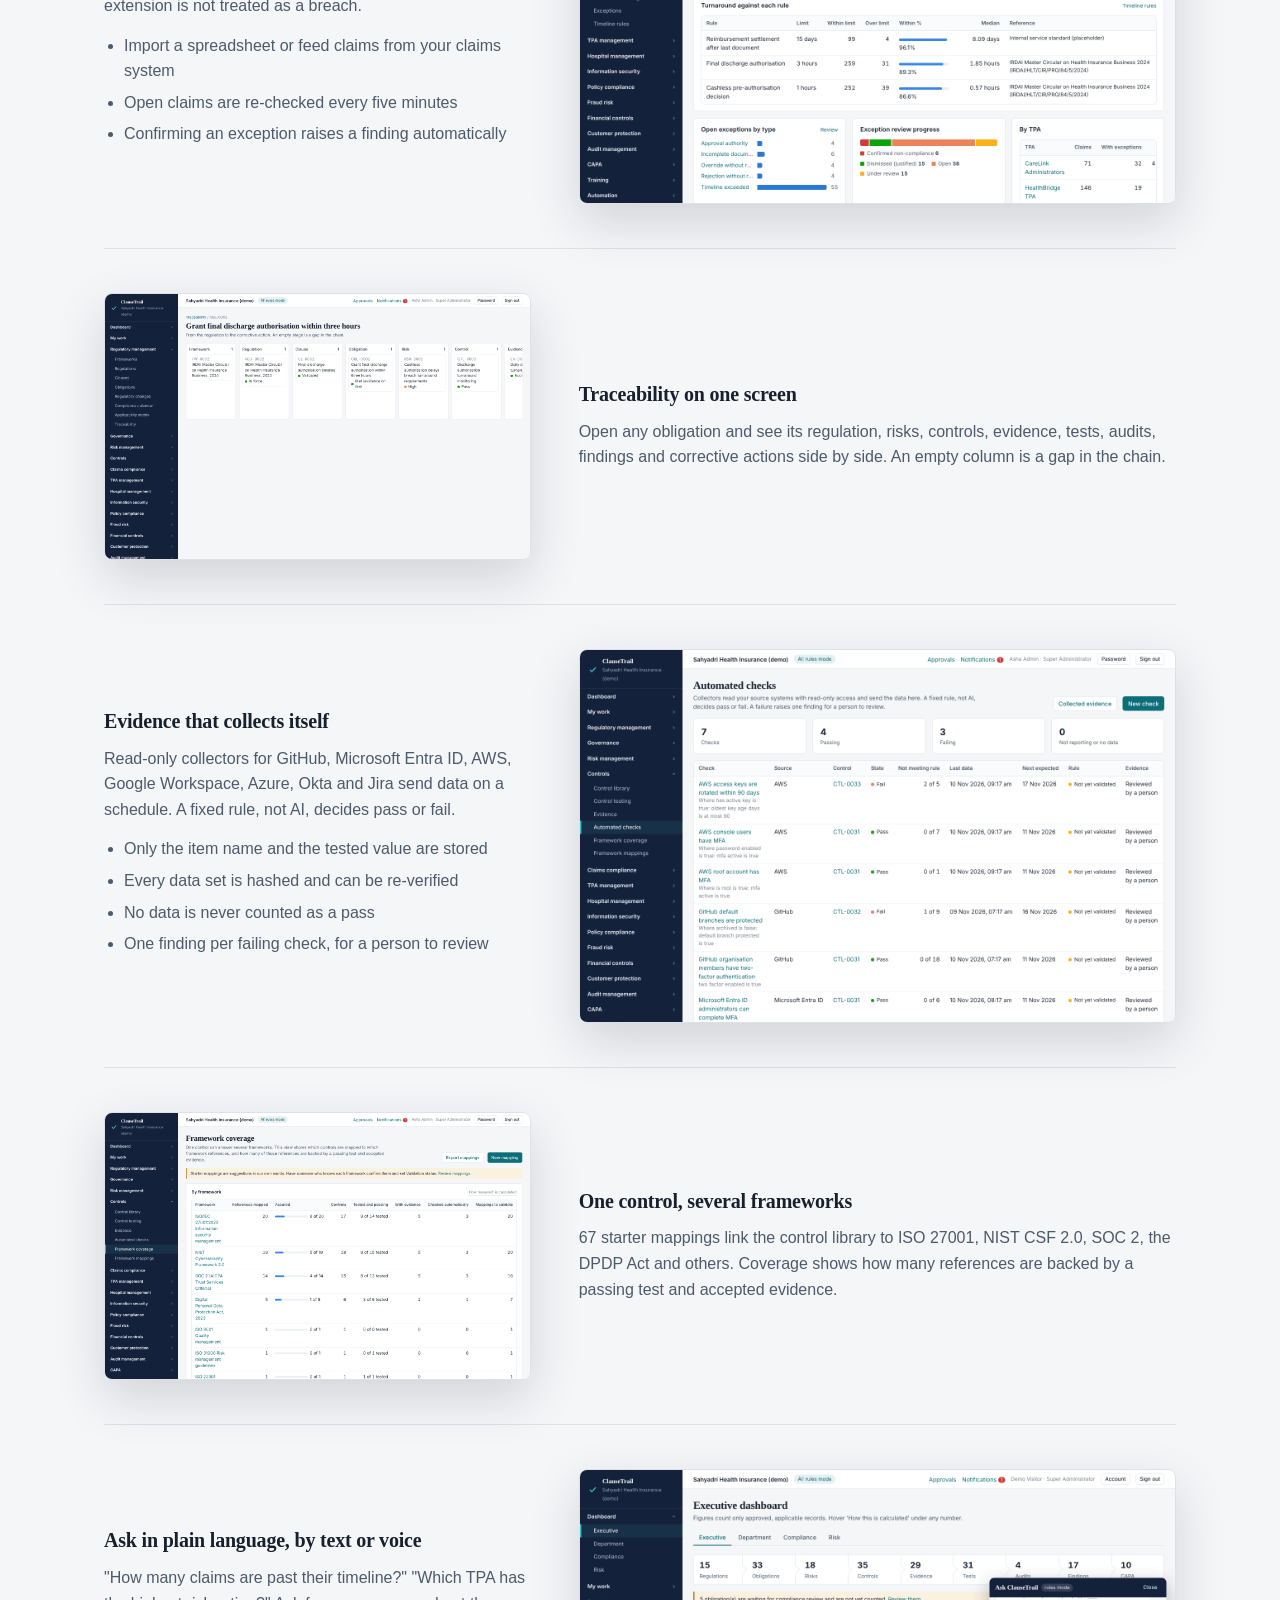
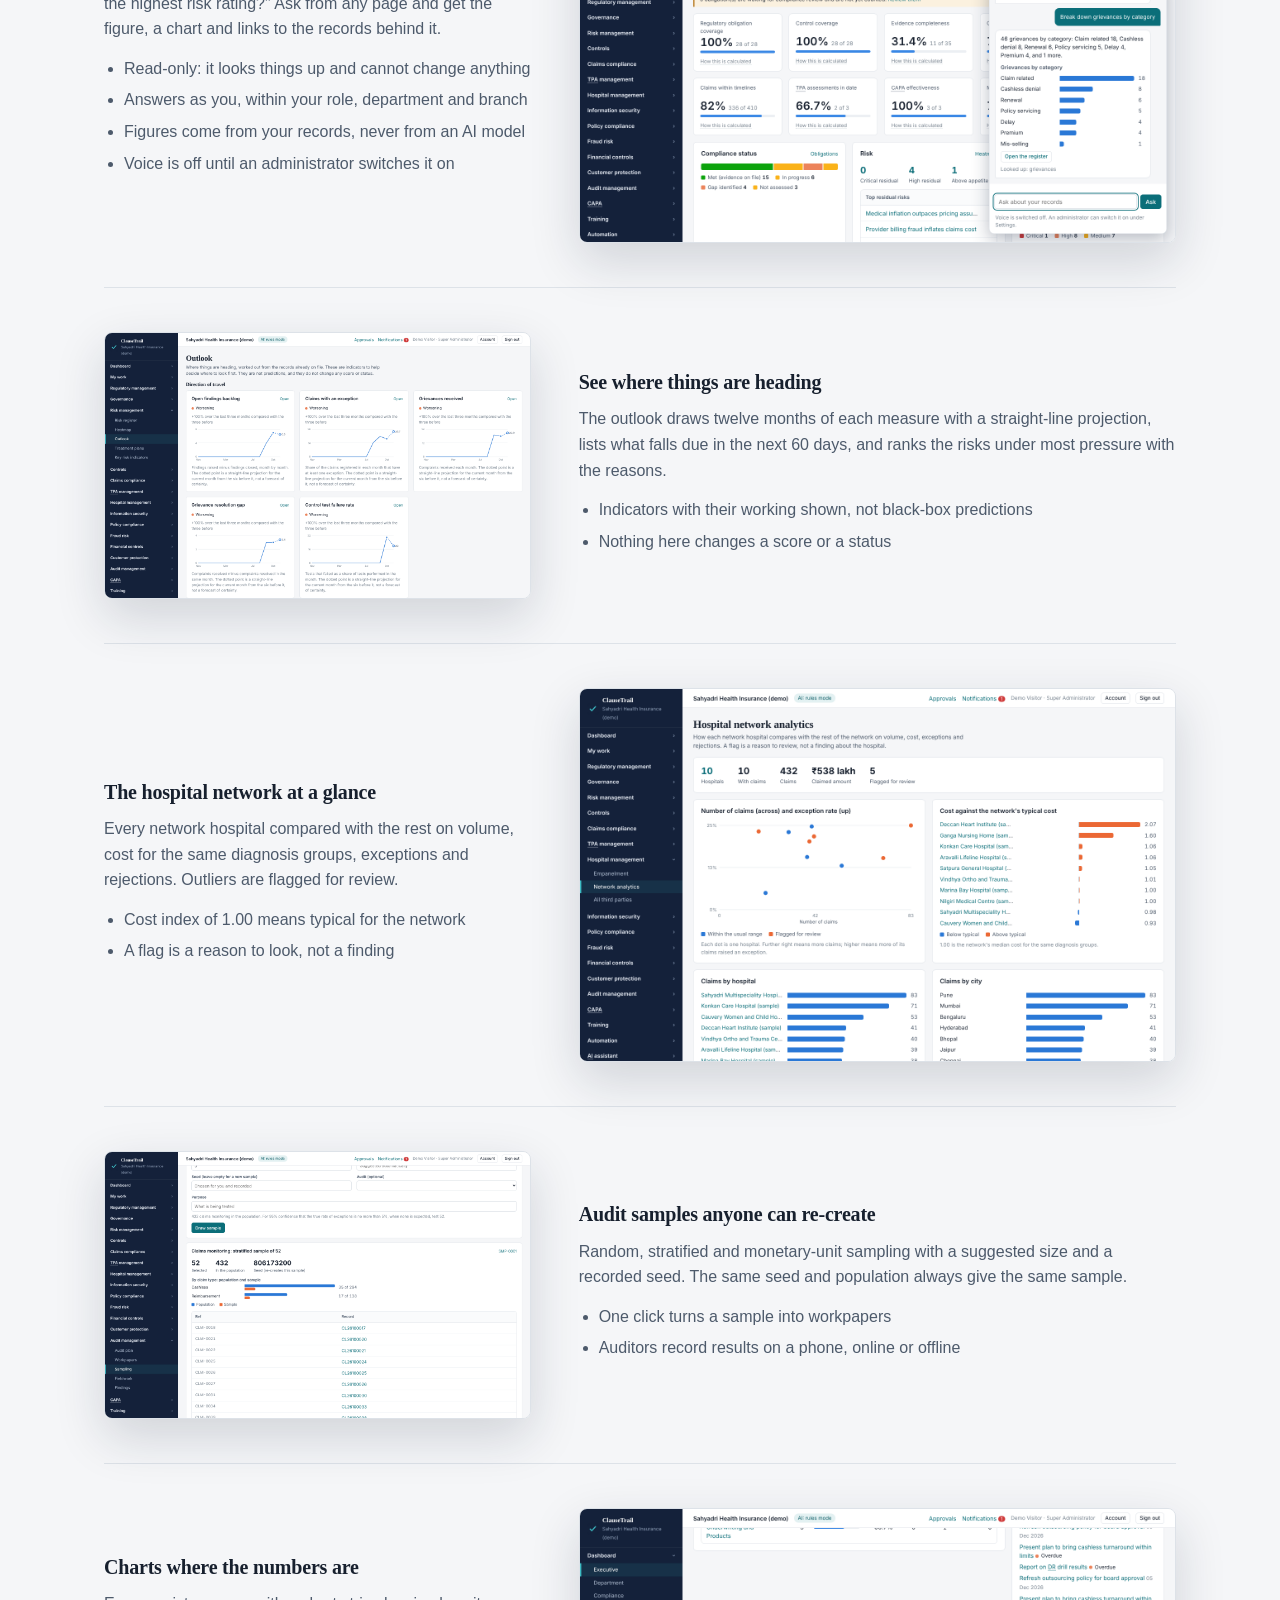
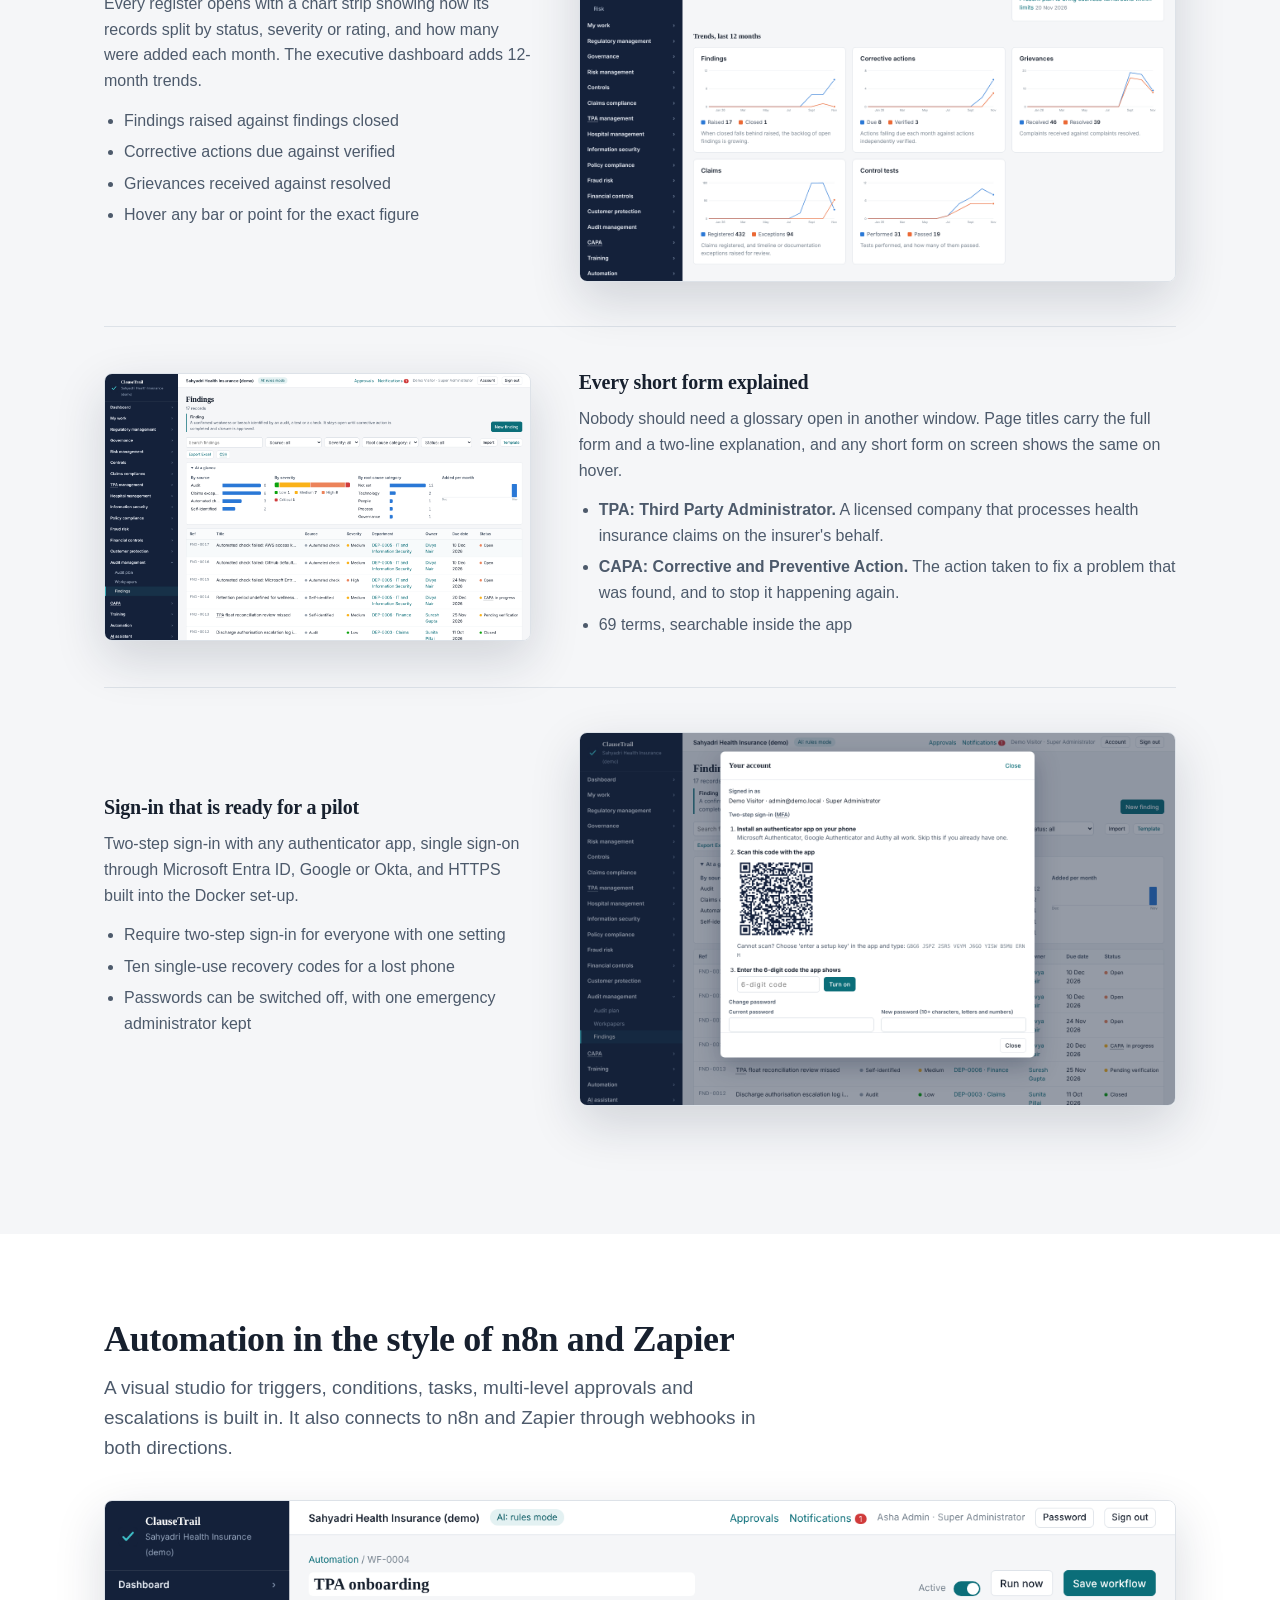
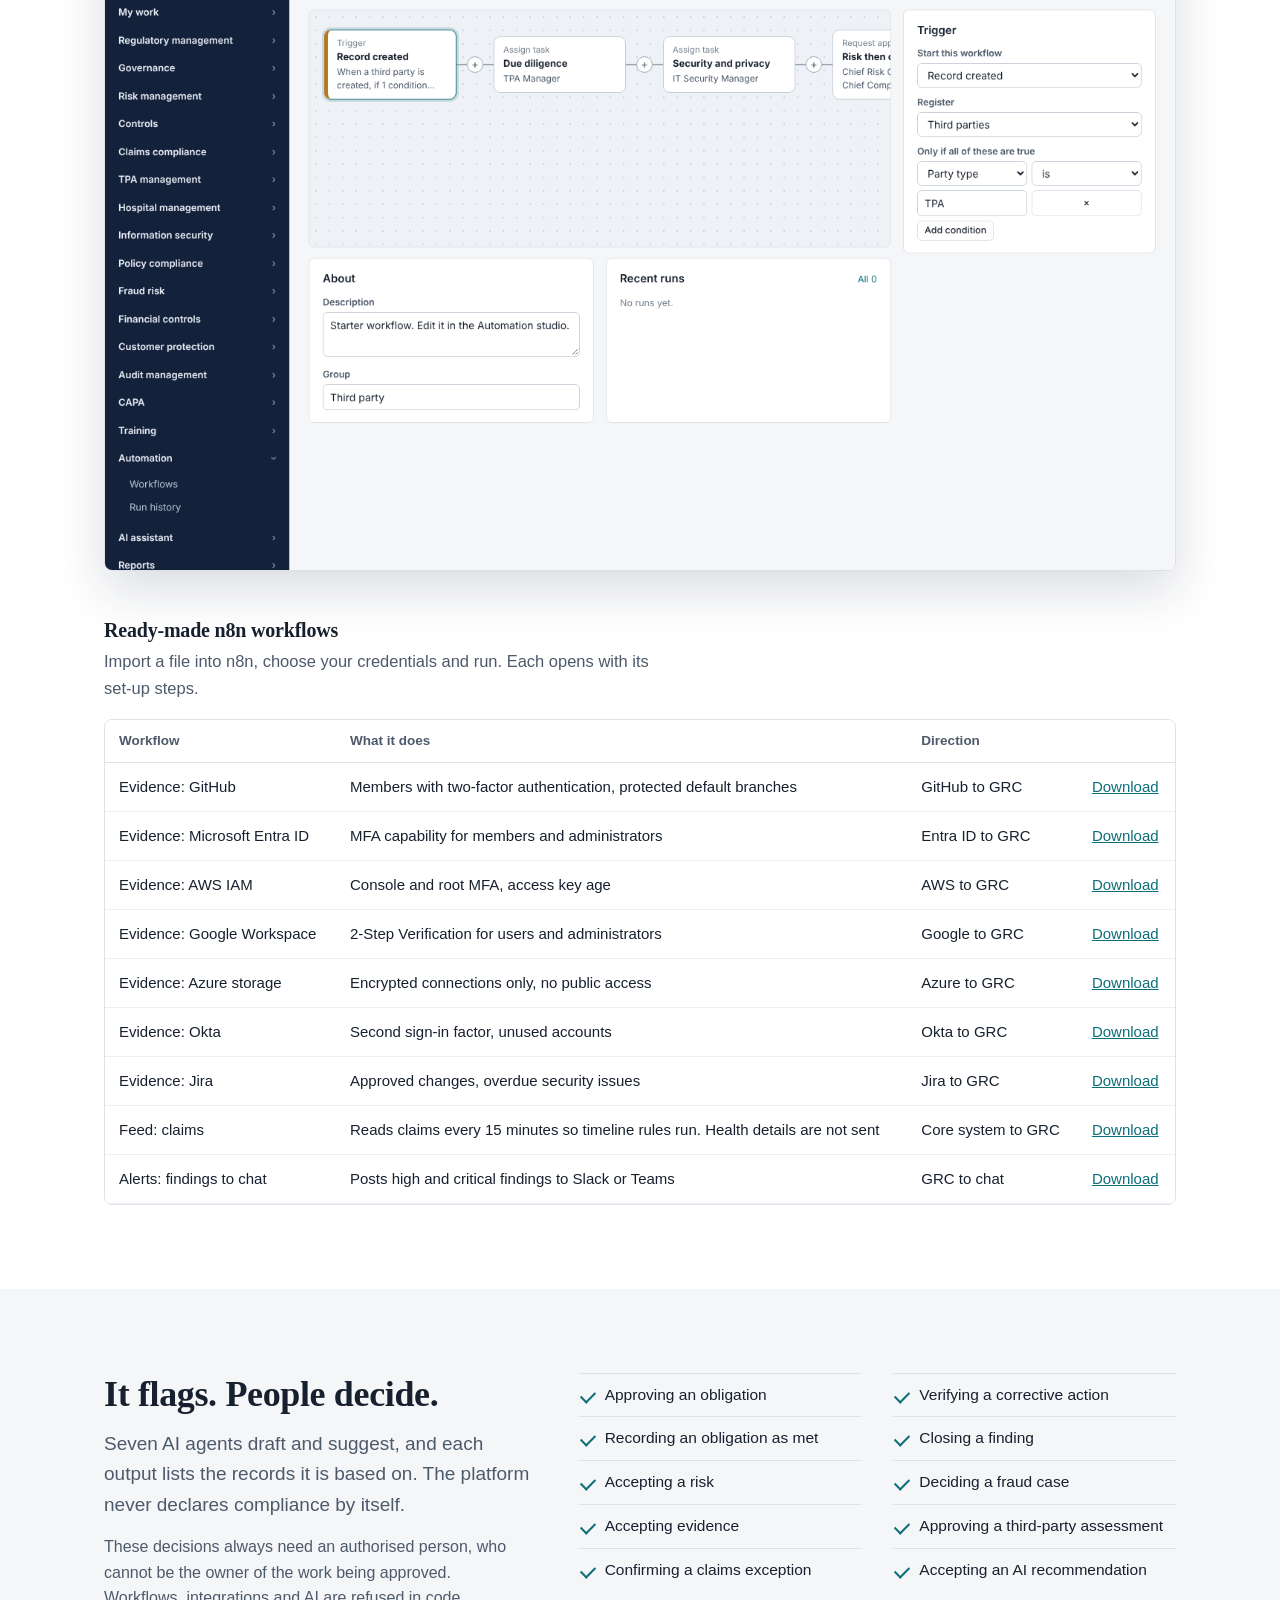
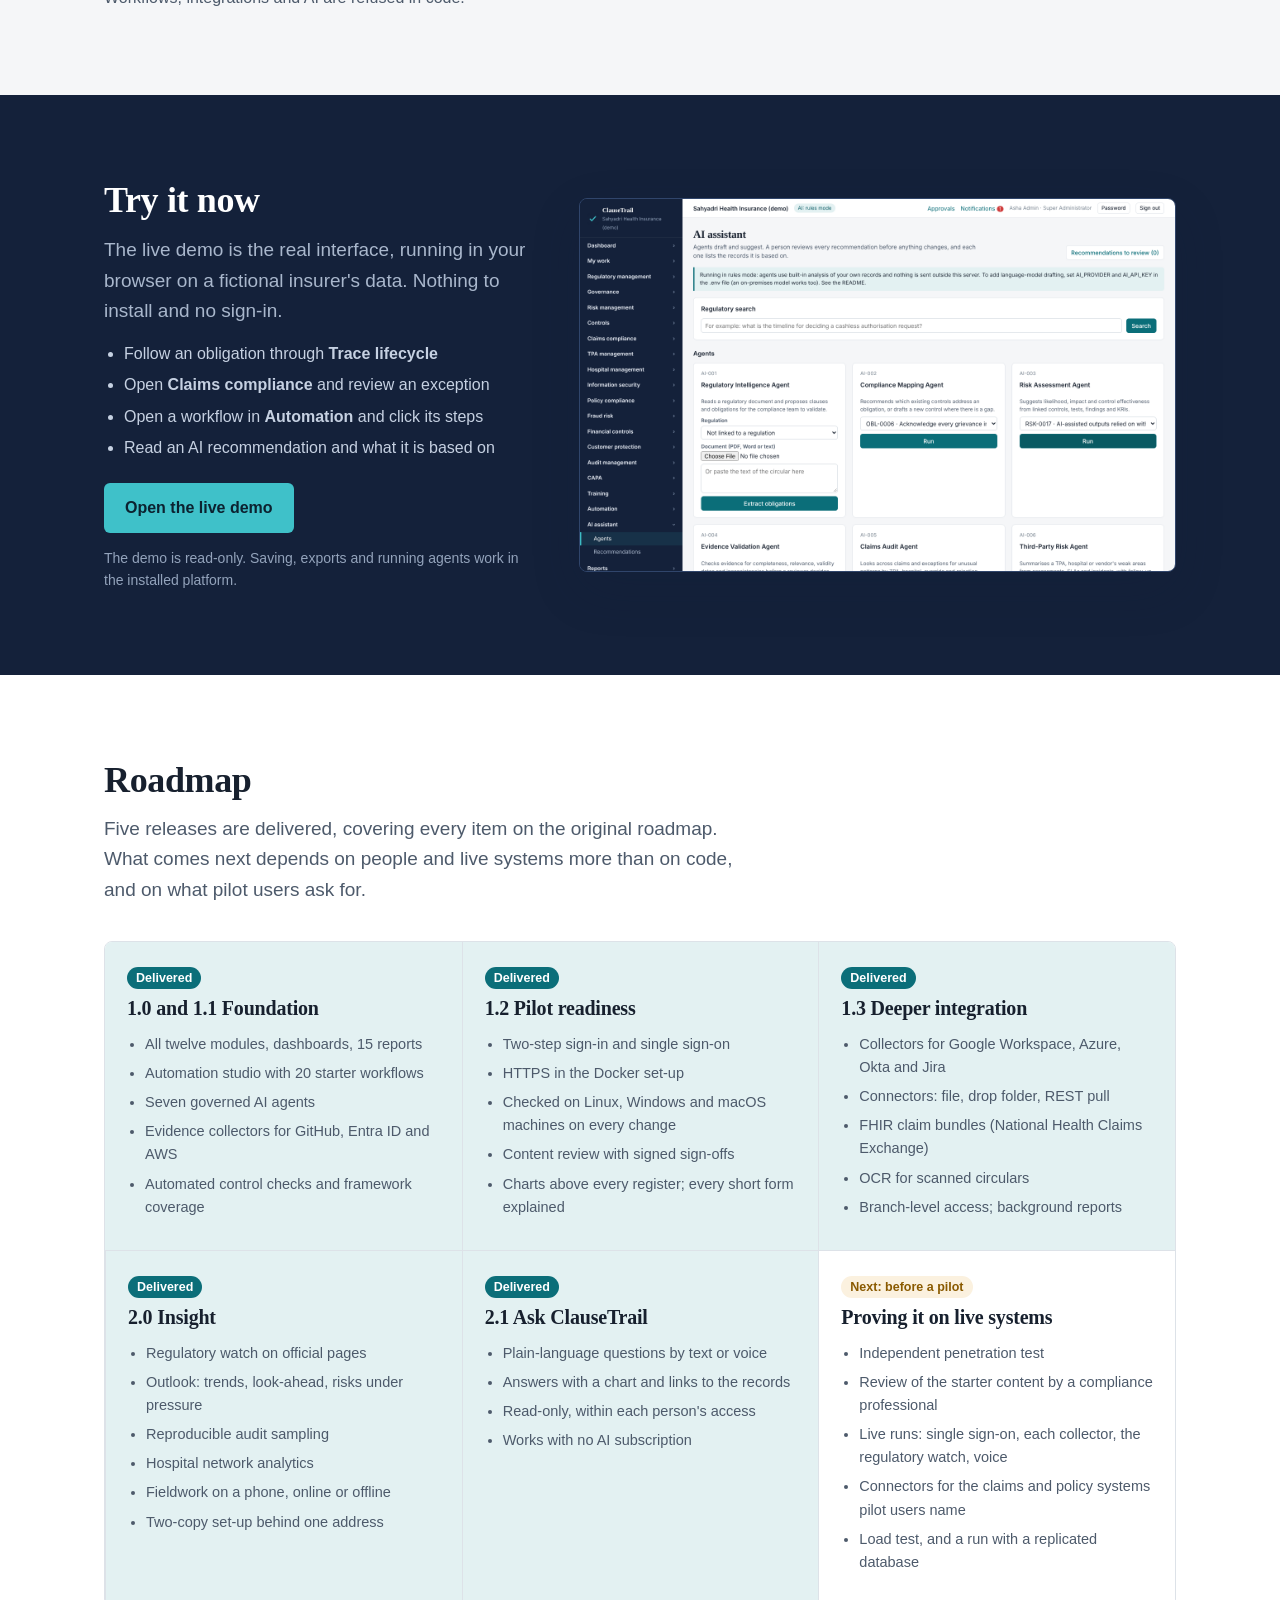
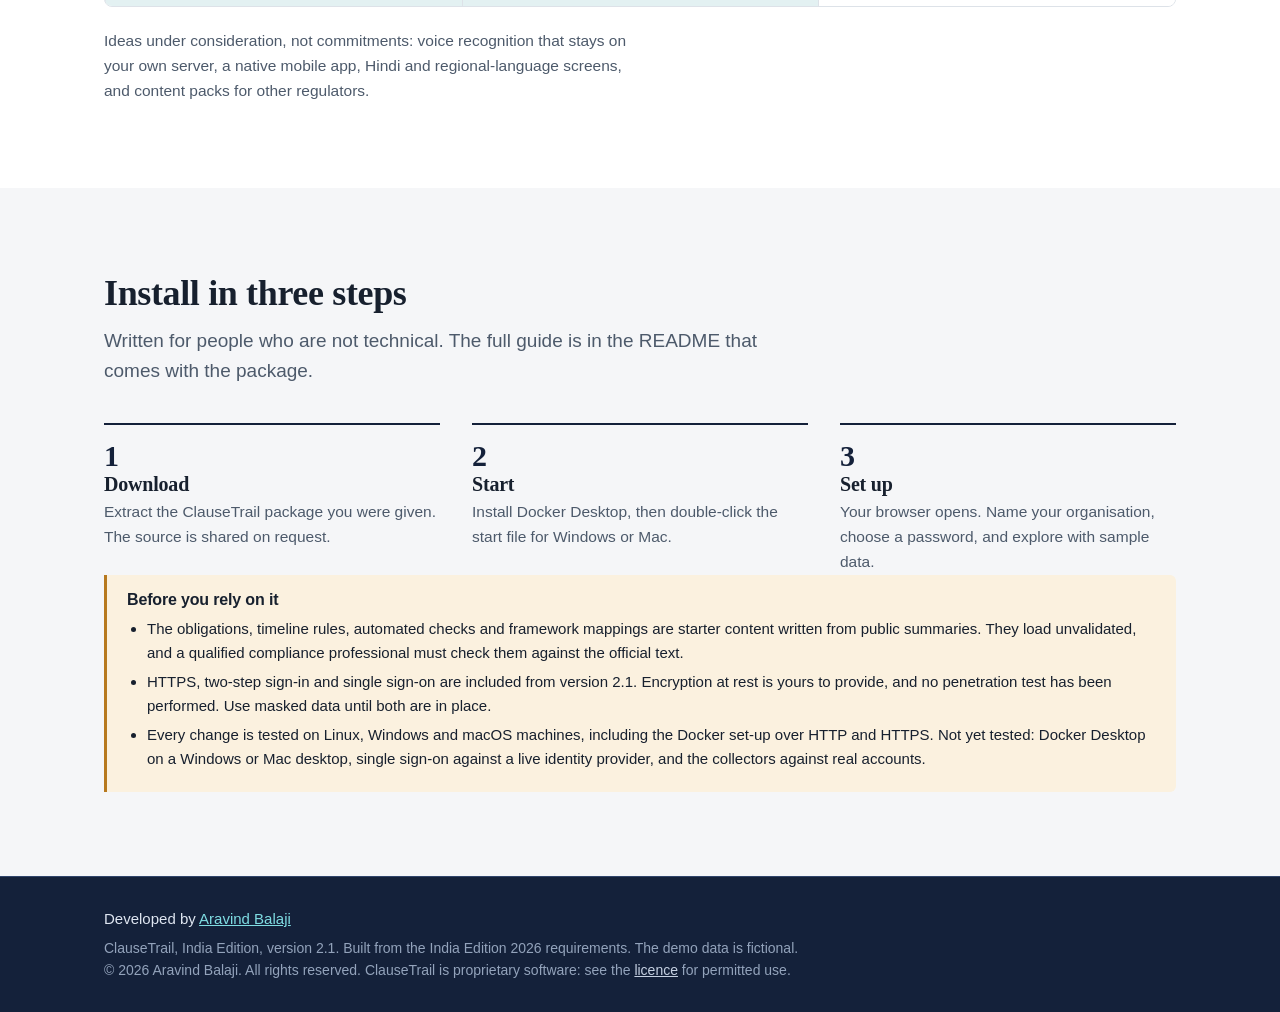
==== commit 3cf78303: "Features and roadmap update, developer credit and licence Co-Authored-By: Claude Fable 5.2 <noreply@" ====
--- a/index.html
+++ b/index.html
@@ -39,6 +39,10 @@
 footer { background:var(--ink); color:#93a3bb; padding:30px 0; font-size:14px; border-top:1px solid #30456b; } footer a { color:#c6d1e2; }
 @media (max-width:860px) { .modules, .steps { grid-template-columns:1fr; } .feature, .decide { grid-template-columns:1fr; gap:22px; } .feature.flip > div:first-child { order:0; } .road { grid-template-columns:1fr; } .road > div { border-left:0; border-top:1px solid var(--line); } .decide ul { columns:1; } nav a:not(.name):not(.keep) { display:none; } section { padding:56px 0; } }
 @media (prefers-reduced-motion:reduce) { html { scroll-behavior:auto; } }
+h3.group { font:600 15px var(--sans); color:var(--muted); letter-spacing:0; margin:34px 0 4px; } h3.group:first-of-type { margin-top:0; }
+.road.three { grid-template-columns:repeat(3,minmax(0,1fr)); } .road.three > div { border-top:1px solid var(--line); margin-top:-1px; } .road > div.next { background:var(--surface); } .road .tag { display:inline-block; font-size:12.5px; font-weight:600; padding:1px 9px; border-radius:20px; background:var(--teal); color:#fff; margin-bottom:8px; } .road .next .tag { background:var(--saffron-soft); color:#8a5a00; }
+footer .by { color:#dfe6f1; font-size:15px; margin-bottom:6px; } footer .by a { color:#7fdde3; }
+@media (max-width:860px) { .road.three { grid-template-columns:1fr; } }
 </style>
 </head>
 <body>
@@ -57,7 +61,8 @@
 </div></header>
 
 <section id="features"><div class="wrap">
-  <div class="head"><h2>Twelve modules, one chain of records</h2><p class="lede">Every record links to the next, so a regulator's question can be followed from the clause to the evidence and the corrective action.</p></div>
+  <div class="head"><h2>Features</h2><p class="lede">Twelve modules that share one chain of records, so a regulator's question can be followed from the clause to the evidence and the corrective action. Around them, the tools that make the records easy to feed, question and trust.</p></div>
+  <h3 class="group">The twelve modules</h3>
   <dl class="modules">
     <div><dt>Regulatory compliance</dt><dd>17 frameworks, clause and obligation registers, applicability by legal entity, compliance calendar, regulatory change tracking.</dd></div>
     <div><dt>Enterprise risk</dt><dd>Likelihood and impact scoring, residual risk, appetite thresholds, heatmap, treatment plans, key risk indicators.</dd></div>
@@ -71,6 +76,24 @@
     <div><dt>Governance</dt><dd>Board and committees, meetings, decisions and actions, policy documents.</dd></div>
     <div><dt>Policy administration and finance</dt><dd>Products, wordings, underwriting exceptions, reconciliations, segregation of duties.</dd></div>
     <div><dt>Training and competency</dt><dd>Programmes, online assessments, competency requirements and gaps by role.</dd></div>
+  </dl>
+  <h3 class="group">Across every module</h3>
+  <dl class="modules">
+    <div><dt>Ask ClauseTrail</dt><dd>Plain-language questions by text or voice, answered from your records with a chart and links. Read-only.</dd></div>
+    <div><dt>Charts everywhere</dt><dd>A chart strip above every register, 12-month trends, a chart on every report, heatmaps and indicator meters.</dd></div>
+    <div><dt>Plain-language terms</dt><dd>69 short forms and specialist words with their full form and a two-line explanation, wherever they appear.</dd></div>
+    <div><dt>Automation studio</dt><dd>Triggers, conditions, tasks, multi-level approvals and escalations, with 20 starter workflows and nine n8n workflows.</dd></div>
+    <div><dt>Governed AI agents</dt><dd>Seven agents that draft and suggest. A person approves every output. Works with no AI subscription.</dd></div>
+    <div><dt>Evidence collectors</dt><dd>Read-only collectors for GitHub, Microsoft Entra ID, AWS, Google Workspace, Azure, Okta and Jira feeding 15 fixed-rule checks.</dd></div>
+    <div><dt>Connectors</dt><dd>File upload, drop folder, REST pull and FHIR claim bundles, with column and code mapping and no programming.</dd></div>
+    <div><dt>Scanned documents</dt><dd>OCR (Optical Character Recognition) reads scanned circulars and images so they can be searched.</dd></div>
+    <div><dt>Regulatory watch</dt><dd>Official pages are checked on a schedule. A new document link is raised for a compliance officer to assess.</dd></div>
+    <div><dt>Outlook</dt><dd>Trend projections, a 60-day look-ahead and the risks under most pressure, each with its working shown.</dd></div>
+    <div><dt>Audit sampling and fieldwork</dt><dd>Reproducible random, stratified and monetary-unit samples, and a phone screen for auditors that works offline.</dd></div>
+    <div><dt>Hospital network analytics</dt><dd>Volume, cost index, exception and rejection rates per hospital, with outliers flagged for review.</dd></div>
+    <div><dt>Dashboards and reports</dt><dd>Executive, department, compliance and risk dashboards, 10 indicators with their rules, 15 reports, background preparation for large ones.</dd></div>
+    <div><dt>Access and sign-in</dt><dd>15 roles, department and branch limits, segregation of duties, two-step sign-in, single sign-on and HTTPS.</dd></div>
+    <div><dt>Audit trail and resilience</dt><dd>A tamper-evident record of every action, version history for every record, and a two-copy set-up behind one address.</dd></div>
   </dl>
 </div></section>
 
@@ -143,13 +166,16 @@
 </div></div></section>
 
 <section id="roadmap"><div class="wrap">
-  <div class="head"><h2>Roadmap</h2><p class="lede">Every item on the original roadmap is delivered. Under each release is what remains open before a pilot.</p></div>
-  <div class="road">
-    <div><p class="when">Delivered, November 2026</p><h3>1.0 and 1.1</h3><ul><li>All twelve modules, dashboards, 15 reports</li><li>Automation studio with 20 starter workflows</li><li>Seven governed AI agents</li><li>Evidence collectors for GitHub, Entra ID and AWS</li><li>Automated control checks</li><li>Cross-framework mapping and coverage</li><li>Five n8n workflows</li></ul></div>
-    <div><p class="when">Delivered, November 2026</p><h3>1.2 Pilot readiness</h3><ul><li>Two-step sign-in and single sign-on</li><li>HTTPS included in the Docker set-up</li><li>Start files and Docker set-up checked on Linux, Windows and macOS machines on every change</li><li>Verify mode for a collector's first run on a real account</li><li>Content review page with signed sign-offs</li><li>Charts above every register and 12-month trends</li><li>Every short form explained in plain language</li></ul><p class="open">Still open: a penetration test, a compliance professional's review of the starter content, and single sign-on and collectors against live accounts.</p></div>
-    <div><p class="when">Delivered, November 2026</p><h3>1.3 Deeper integration</h3><ul><li>Collectors for Google Workspace, Azure, Okta and Jira</li><li>Configurable connectors: file, drop folder, REST pull</li><li>FHIR claim bundles as used by the National Health Claims Exchange</li><li>OCR for scanned circulars</li><li>Branch-level access</li><li>Large reports prepared in the background</li></ul><p class="open">Still open: connectors for a named vendor's system, and runs against live accounts.</p></div>
-    <div><p class="when">Delivered, November 2026</p><h3>2.0 Insight</h3><ul><li>Regulatory watch on official pages</li><li>Outlook: trends, 60-day look-ahead, risks under pressure</li><li>Reproducible audit sampling</li><li>Hospital network analytics</li><li>Fieldwork on a phone, online or offline</li><li>Two-copy set-up behind one address</li><li>2.1: Ask ClauseTrail, a text and voice assistant</li></ul><p class="open">Still open: a native mobile app, a replicated database, and the watch against live regulator sites.</p></div>
+  <div class="head"><h2>Roadmap</h2><p class="lede">Five releases are delivered, covering every item on the original roadmap. What comes next depends on people and live systems more than on code, and on what pilot users ask for.</p></div>
+  <div class="road three">
+    <div><span class="tag">Delivered</span><h3>1.0 and 1.1 Foundation</h3><ul><li>All twelve modules, dashboards, 15 reports</li><li>Automation studio with 20 starter workflows</li><li>Seven governed AI agents</li><li>Evidence collectors for GitHub, Entra ID and AWS</li><li>Automated control checks and framework coverage</li></ul></div>
+    <div><span class="tag">Delivered</span><h3>1.2 Pilot readiness</h3><ul><li>Two-step sign-in and single sign-on</li><li>HTTPS in the Docker set-up</li><li>Checked on Linux, Windows and macOS machines on every change</li><li>Content review with signed sign-offs</li><li>Charts above every register; every short form explained</li></ul></div>
+    <div><span class="tag">Delivered</span><h3>1.3 Deeper integration</h3><ul><li>Collectors for Google Workspace, Azure, Okta and Jira</li><li>Connectors: file, drop folder, REST pull</li><li>FHIR claim bundles (National Health Claims Exchange)</li><li>OCR for scanned circulars</li><li>Branch-level access; background reports</li></ul></div>
+    <div><span class="tag">Delivered</span><h3>2.0 Insight</h3><ul><li>Regulatory watch on official pages</li><li>Outlook: trends, look-ahead, risks under pressure</li><li>Reproducible audit sampling</li><li>Hospital network analytics</li><li>Fieldwork on a phone, online or offline</li><li>Two-copy set-up behind one address</li></ul></div>
+    <div><span class="tag">Delivered</span><h3>2.1 Ask ClauseTrail</h3><ul><li>Plain-language questions by text or voice</li><li>Answers with a chart and links to the records</li><li>Read-only, within each person's access</li><li>Works with no AI subscription</li></ul></div>
+    <div class="next"><span class="tag">Next: before a pilot</span><h3>Proving it on live systems</h3><ul><li>Independent penetration test</li><li>Review of the starter content by a compliance professional</li><li>Live runs: single sign-on, each collector, the regulatory watch, voice</li><li>Connectors for the claims and policy systems pilot users name</li><li>Load test, and a run with a replicated database</li></ul></div>
   </div>
+  <p class="lede" style="font-size:15.5px;margin-top:22px">Ideas under consideration, not commitments: voice recognition that stays on your own server, a native mobile app, Hindi and regional-language screens, and content packs for other regulators.</p>
 </div></section>
 
 <section class="tint" id="install"><div class="wrap">
@@ -165,6 +191,6 @@
       <li>Every change is tested on Linux, Windows and macOS machines, including the Docker set-up over HTTP and HTTPS. Not yet tested: Docker Desktop on a Windows or Mac desktop, single sign-on against a live identity provider, and the collectors against real accounts.</li></ul></div>
 </div></section>
 
-<footer><div class="wrap">ClauseTrail, India Edition, version 2.1. Built from the India Edition 2026 requirements. The demo data is fictional.</div></footer>
+<footer><div class="wrap"><p class="by">Developed by <a href="https://github.com/AravindB98">Aravind Balaji</a></p>ClauseTrail, India Edition, version 2.1. Built from the India Edition 2026 requirements. The demo data is fictional.<br>&copy; 2026 Aravind Balaji. All rights reserved. ClauseTrail is proprietary software: see the <a href="https://github.com/AravindB98/clausetrail-site/blob/main/LICENSE">licence</a> for permitted use.</div></footer>
 </body>
 </html>
